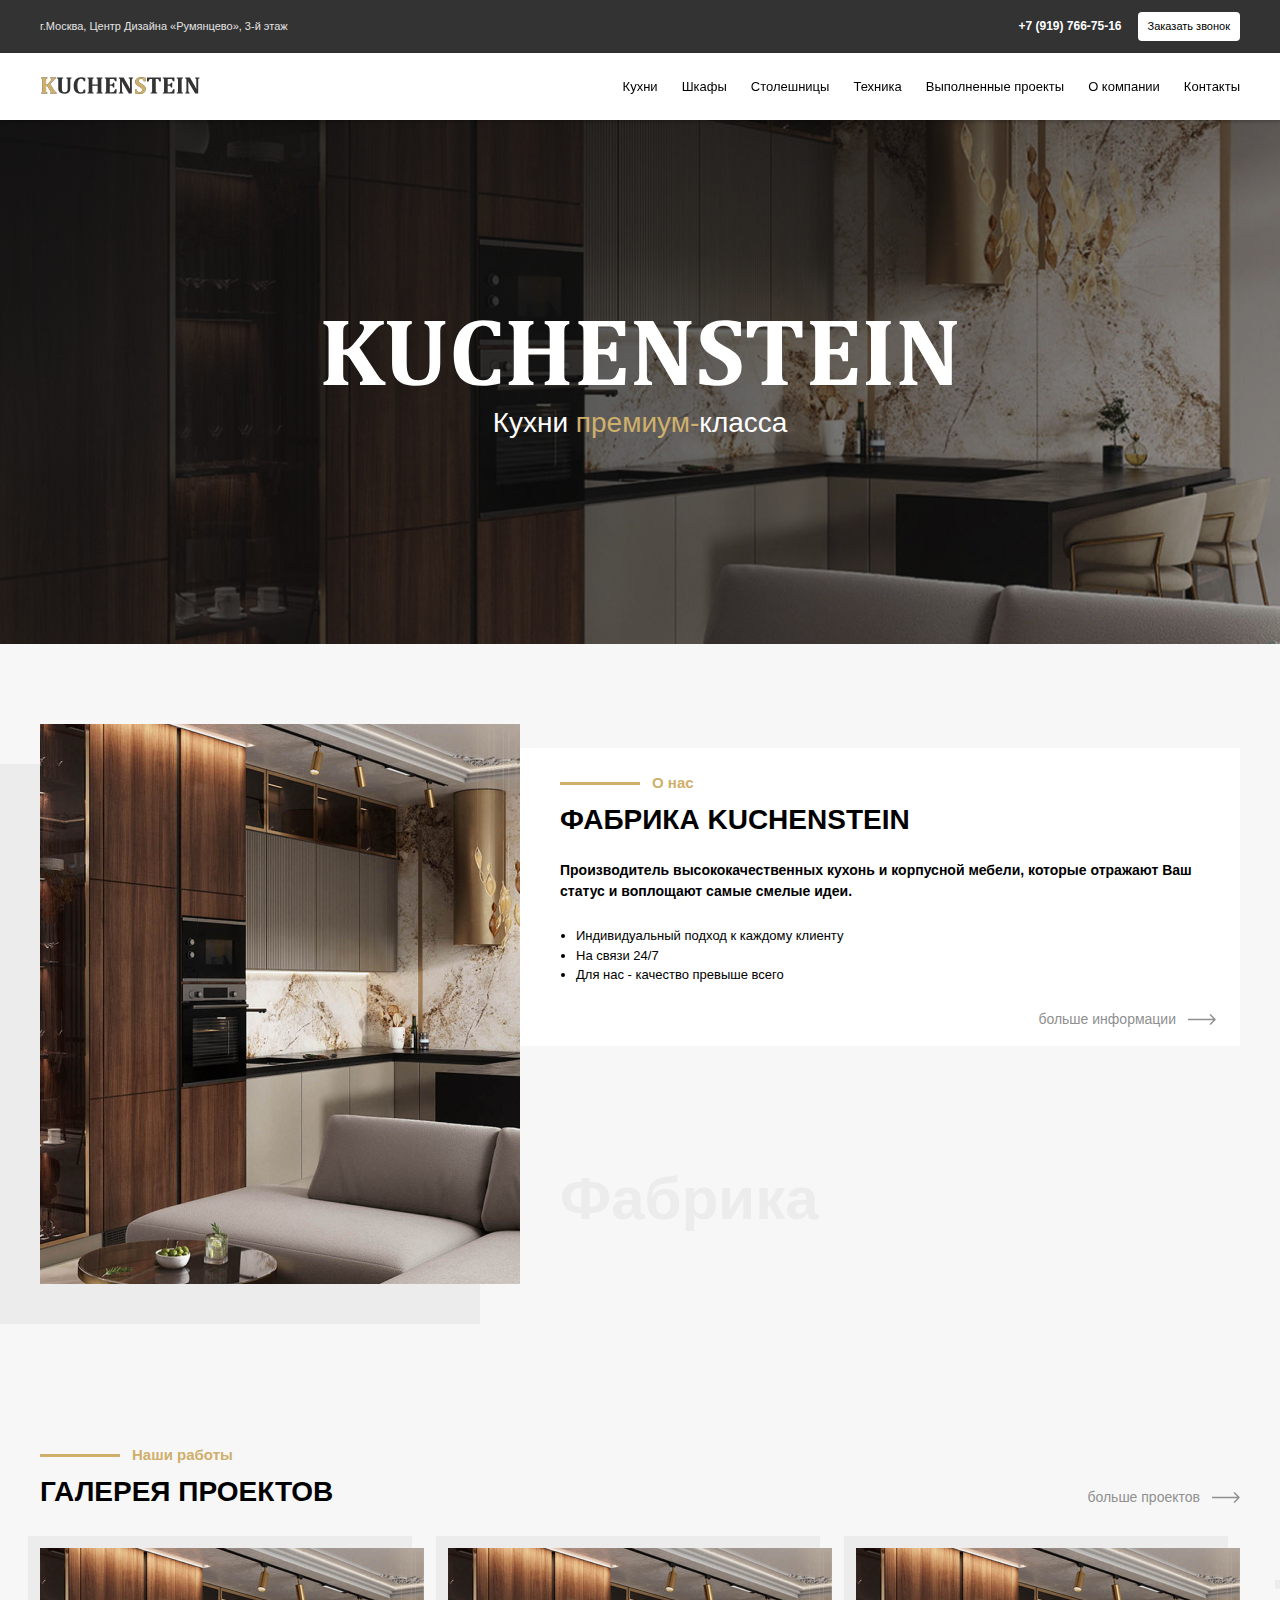
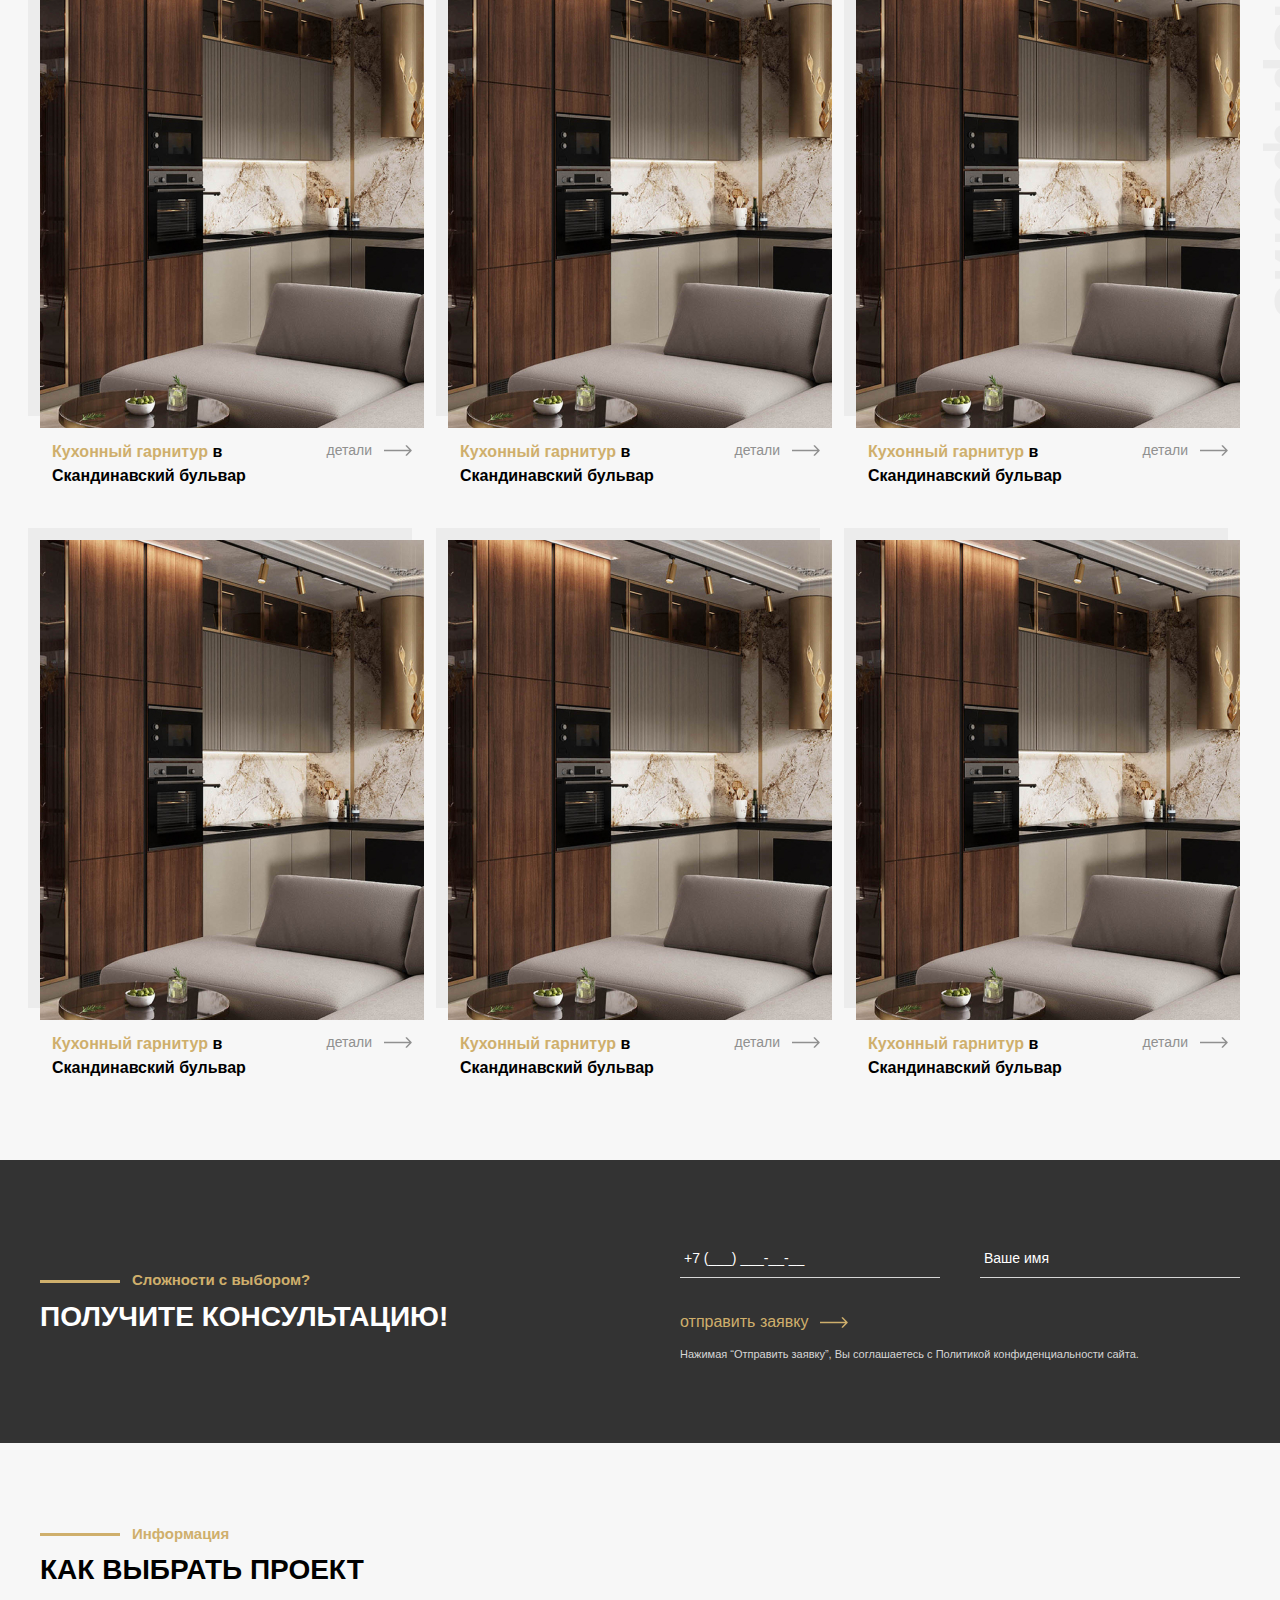
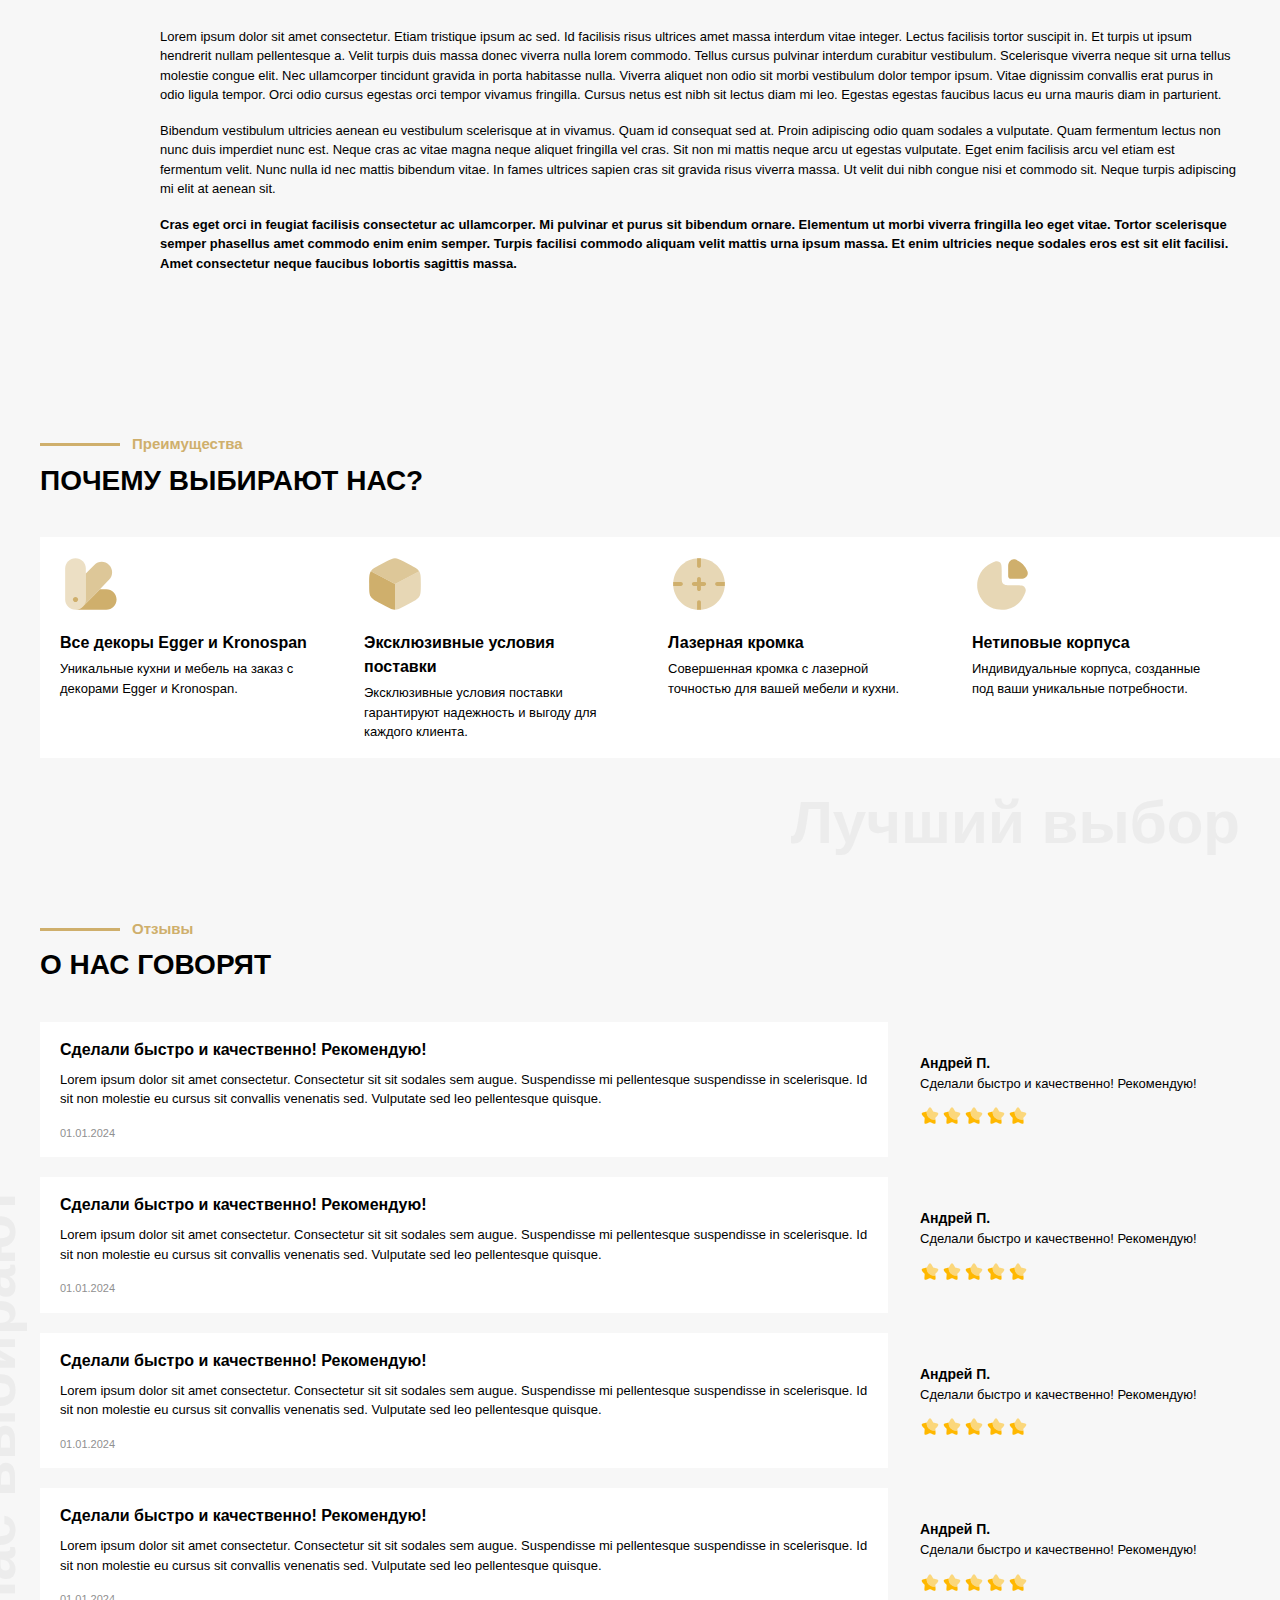
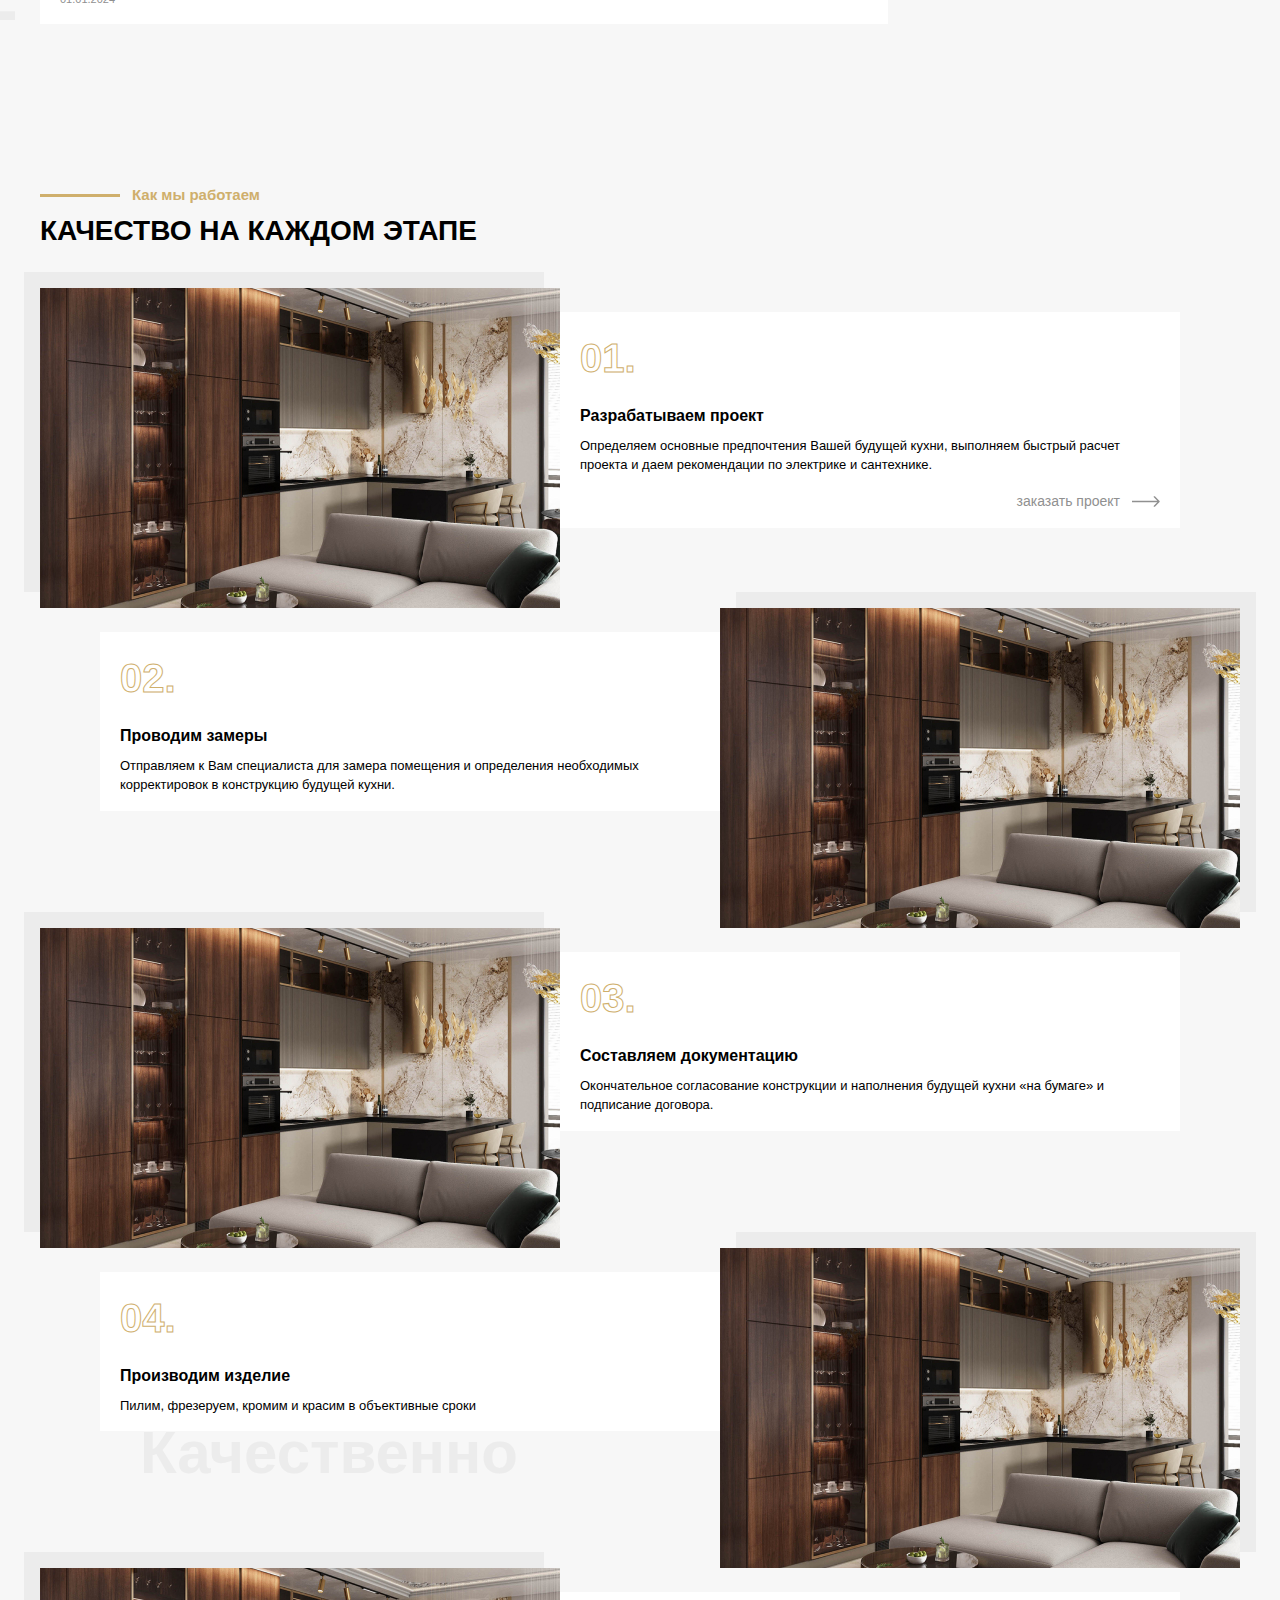
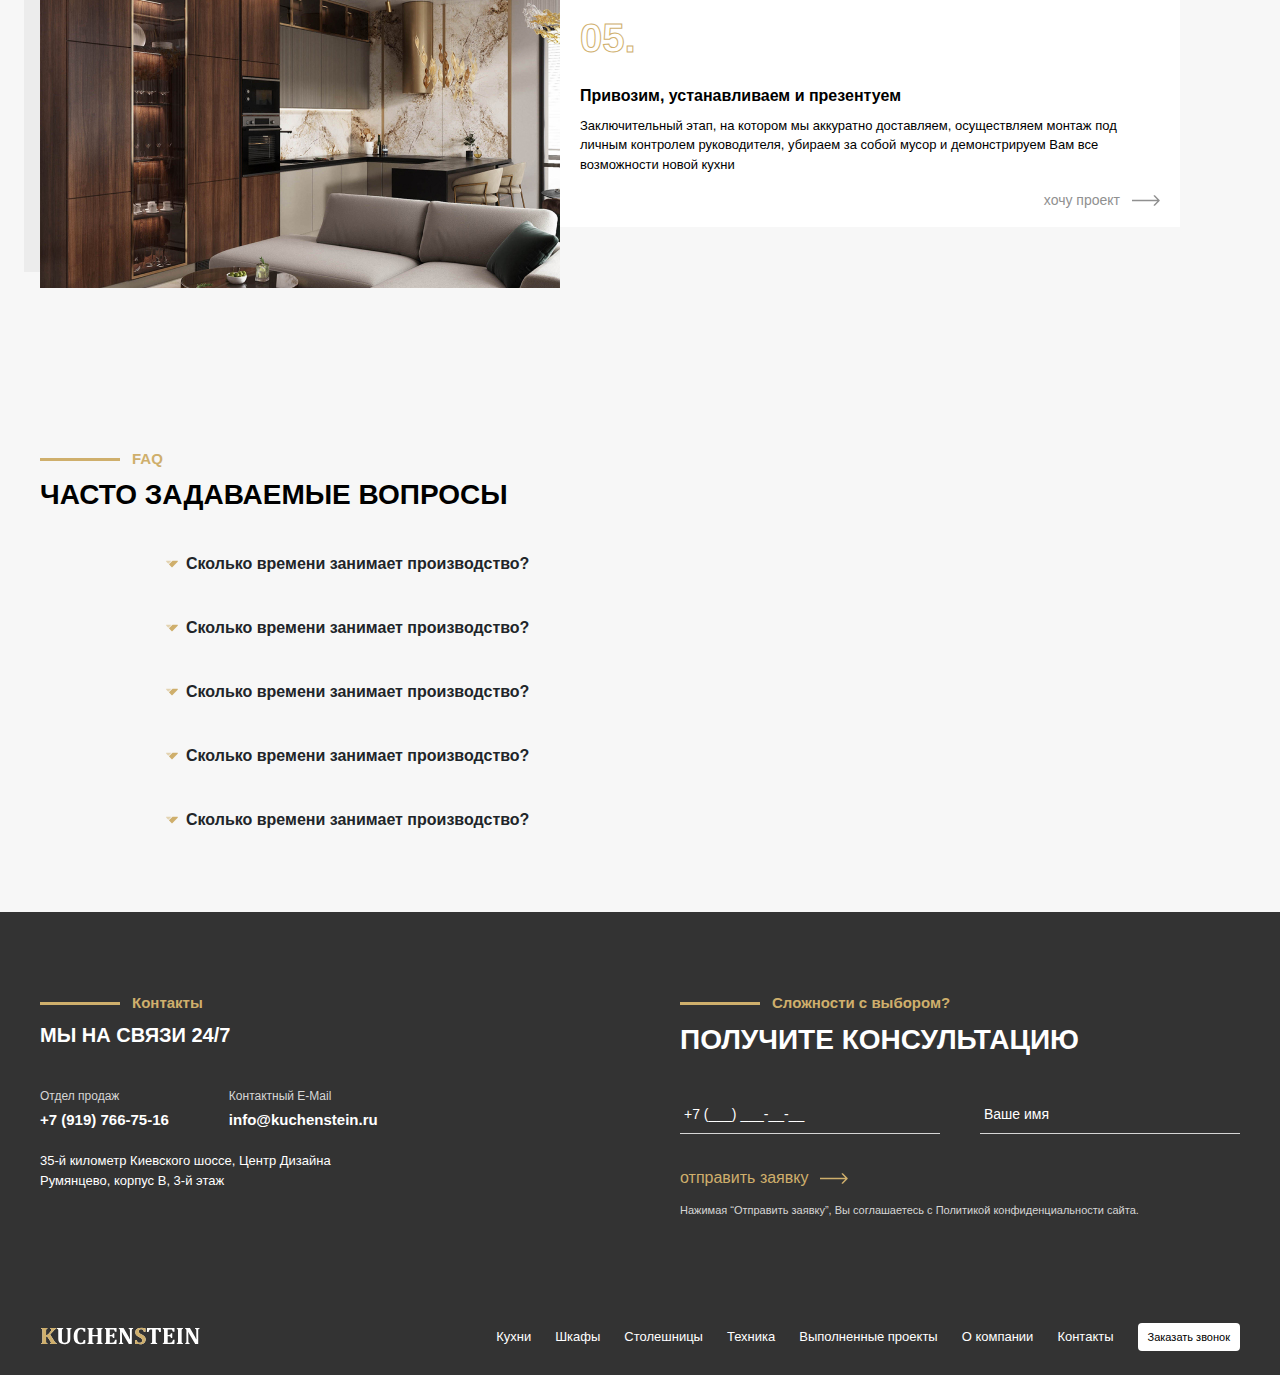
==== index.html @ 9d4b0321 "First layout ready version" ====
<!DOCTYPE html>
<html lang="ru">
<head>

		<!-- Encoding -->
		<meta charset="UTF-8">

		<!-- Language -->
		<meta http-equiv="content-language" content="ru"/>

		<!-- Author -->
		<meta name="author" content="Ruslan Feduleyev">

		<!-- Viewport -->
		<meta name="viewport" content="width=device-width, initial-scale=1.0">

		<!-- Title/Description -->
		<title>Kuchenstein</title>
		<meta name="description" content="Кухни премиум-класса"/>

		<!-- Bootstrap CDN -->
		<link href="https://cdn.jsdelivr.net/npm/bootstrap@5.3.3/dist/css/bootstrap.min.css" rel="stylesheet"
					integrity="sha384-QWTKZyjpPEjISv5WaRU9OFeRpok6YctnYmDr5pNlyT2bRjXh0JMhjY6hW+ALEwIH" crossorigin="anonymous">

		<!-- normalize.css -->
		<link rel="stylesheet" href="assets/css/normalize.css">

		<!-- Global CSS file -->
		<link rel="stylesheet" href="assets/css/style.css">

</head>
<body>

<!-- components/upperHeader -->
<div class="upperHeaderWrapper">
		<div class="container">
				<div class="upperHeader">
						<div class="upperHeader__text">
								г.Москва, Центр Дизайна «Румянцево», 3-й этаж
						</div>

						<div class="upperHeader__info">
								<a href="tel:+7 (919) 766-75-16" class="link link--white upperHeader__info-mobileLink">
										+7 (919) 766-75-16
								</a>
								<button class="button button--white upperHeader__info-requestBtn"
												data-button-event="callModal">
										Заказать звонок
								</button>
						</div>
				</div>
		</div>
</div>

<!-- components/header -->
<header class="headerWrapper">
		<div class="container">
				<div class="header">

						<img src="components/header/img/logo.svg"
								 alt="kuchenstein"
								 class="header__logo">

						<!-- nav -->
						<nav class="header__nav">
								<a href="#" class="link header__nav-link">Кухни</a>
								<a href="#" class="link header__nav-link">Шкафы</a>
								<a href="#" class="link header__nav-link">Столешницы</a>
								<a href="#" class="link header__nav-link">Техника</a>
								<a href="#" class="link header__nav-link">Выполненные проекты</a>
								<a href="#" class="link header__nav-link">О компании</a>
								<a href="#" class="link header__nav-link">Контакты</a>
						</nav>

						<button class="header__burgerIconWrapper">
								<img src="ui/burgerMenu/img/dots.svg"
										 alt="burger menu"
										 class="header__burgerIconWrapper__icon"
										 data-burger-icon="open">
								<img src="ui/burgerMenu/img/close.svg"
										 alt="burger menu"
										 class="header__burgerIconWrapper__icon d-none"
										 data-burger-icon="close">
						</button>
				</div>
		</div>

		<!-- ui/burgerMenu -->
		<div class="burgerMenuBg hidden"></div>
		<div class="headerWrapper__burgerMenu burgerMenu hidden">
				<nav class="burgerMenu__nav">
						<a href="#" class="link burgerMenu__nav-link">Кухни</a>
						<a href="#" class="link burgerMenu__nav-link">Шкафы</a>
						<a href="#" class="link burgerMenu__nav-link">Столешницы</a>
						<a href="#" class="link burgerMenu__nav-link">Техника</a>
						<a href="#" class="link burgerMenu__nav-link">Выполненные проекты</a>
						<a href="#" class="link burgerMenu__nav-link">О компании</a>
						<a href="#" class="link burgerMenu__nav-link">Контакты</a>
				</nav>

				<div class="burgerMenu__contacts">
						<a href="tel:+7 (919) 766-75-16" class="link burgerMenu__contacts__phone">+7 (919) 766-75-16</a>
						<div class="burgerMenu__contacts__address">
								г.Москва, Центр Дизайна «Румянцево», 3-й этаж
						</div>

				</div>

		</div>
</header>

<main>

		<!-- components/intro -->
		<section class="intro">
				<div class="container">
						<div class="intro__content">
								<h1 class="intro__content-h1">
										<img src="components/intro/img/title.svg"
												 alt="kuchenstein__title"
												 class="intro__content-h1-img">
								</h1>

								<div class="intro__content--text">
										Кухни <span class="goldText">премиум-</span>класса
								</div>
						</div>
				</div>
		</section>

		<!-- components/aboutUs -->
		<section class="aboutUsWrapper">
				<div class="container">

						<div class="aboutUs">

								<!-- image section -->
								<div class="aboutUs__imgSection">
										<img src="components/aboutUs/img/1.jpg"
												 alt="aboutUs"
												 class="aboutUs__imgSection-img">
								</div>

								<!-- content section -->
								<div class="aboutUs__contentSection">

										<div class="absoluteText aboutUs__contentSection-absoluteText">
												Фабрика
										</div>

										<!-- ui/sectionTitle -->
										<div class="sectionTitle aboutUs__contentSection-titleSection">
												<div class="sectionTitle__main">
														<div class="sectionTitle__main-suptitle">
																О нас
														</div>
														<h2 class="sectionTitle__main-title">
																Фабрика Kuchenstein
														</h2>
												</div>
										</div>

										<p class="aboutUs__contentSection-text">
												Производитель высококачественных кухонь и корпусной мебели, которые отражают Ваш статус и
												воплощают самые смелые идеи.
										</p>

										<ul class="aboutUs__contentSection-ul">
												<li class="aboutUs__contentSection-ul-li">Индивидуальный подход к каждому клиенту</li>
												<li class="aboutUs__contentSection-ul-li">На связи 24/7</li>
												<li class="aboutUs__contentSection-ul-li">Для нас - качество превыше всего</li>
										</ul>

										<!-- ui/linkArrow -->
										<a href="#" class="link linkArrow linkArrow--gray aboutUs__contentSection-link">
												<span class="linkArrow__text">
													больше информации
												</span>

												<span class="linkArrow__arrowWrapper">
														<svg class="linkArrow__arrowWrapper-svg" width="37" height="13" viewBox="0 0 37 13"
																 fill="none"
																 xmlns="http://www.w3.org/2000/svg">
																	<path d="M36.5303 7.03033C36.8232 6.73744 36.8232 6.26256 36.5303 5.96967L31.7574 1.1967C31.4645 0.903806 30.9896 0.903806 30.6967 1.1967C30.4038 1.48959 30.4038 1.96447 30.6967 2.25736L34.9393 6.5L30.6967 10.7426C30.4038 11.0355 30.4038 11.5104 30.6967 11.8033C30.9896 12.0962 31.4645 12.0962 31.7574 11.8033L36.5303 7.03033ZM0 7.25H36V5.75H0V7.25Z"
																				fill="#333333"/>
														</svg>
												</span>
										</a>
								</div>

						</div>

				</div>
		</section>

		<!-- components/works -->
		<section class="worksWrapper">
				<div class="container">
						<div class="works">

								<!-- absolute text -->
								<div class="absoluteText works__absoluteText">
										Портфолио
								</div>

								<!-- ui/sectionTitle -->
								<div class="sectionTitle sectionTitle--marginBottom works__title">
										<div class="sectionTitle__main">
												<div class="sectionTitle__main-suptitle">
														Наши работы
												</div>
												<h2 class="sectionTitle__main-title">
														Галерея проектов
												</h2>
										</div>

										<!-- ui/linkArrow -->
										<a href="#" class="link linkArrow linkArrow--gray aboutUs__contentSection-link">
												<span class="linkArrow__text">
													больше проектов
												</span>

												<span class="linkArrow__arrowWrapper">
														<svg class="linkArrow__arrowWrapper-svg" width="37" height="13" viewBox="0 0 37 13"
																 fill="none"
																 xmlns="http://www.w3.org/2000/svg">
																	<path d="M36.5303 7.03033C36.8232 6.73744 36.8232 6.26256 36.5303 5.96967L31.7574 1.1967C31.4645 0.903806 30.9896 0.903806 30.6967 1.1967C30.4038 1.48959 30.4038 1.96447 30.6967 2.25736L34.9393 6.5L30.6967 10.7426C30.4038 11.0355 30.4038 11.5104 30.6967 11.8033C30.9896 12.0962 31.4645 12.0962 31.7574 11.8033L36.5303 7.03033ZM0 7.25H36V5.75H0V7.25Z"
																				fill="#333333"/>
														</svg>
												</span>
										</a>
								</div>

								<!-- ui/catalogGrid -->
								<div class="works__grid catalogGrid">

										<!-- ui/carditem -->
										<div class="carditem works__grid-card">

												<!-- ui/imgWrapper -->
												<div class="imgWrapper works__grid-card-imgWrapper">
														<img src="assets/images/project.jpg"
																 alt="project"
																 class="carditem__img">
												</div>

												<div class="carditem__info">
														<div class="carditem__info-text">
																<span class="goldText">Кухонный гарнитур </span>в Скандинавский бульвар
														</div>

														<!-- ui/linkArrow -->
														<a href="#" class="link linkArrow linkArrow--gray carditem__info-link">
															<span class="linkArrow__text">
																детали
															</span>

																<span class="linkArrow__arrowWrapper">
																	<svg class="linkArrow__arrowWrapper-svg" width="37" height="13" viewBox="0 0 37 13"
																			 fill="none"
																			 xmlns="http://www.w3.org/2000/svg">
																	<path d="M36.5303 7.03033C36.8232 6.73744 36.8232 6.26256 36.5303 5.96967L31.7574 1.1967C31.4645 0.903806 30.9896 0.903806 30.6967 1.1967C30.4038 1.48959 30.4038 1.96447 30.6967 2.25736L34.9393 6.5L30.6967 10.7426C30.4038 11.0355 30.4038 11.5104 30.6967 11.8033C30.9896 12.0962 31.4645 12.0962 31.7574 11.8033L36.5303 7.03033ZM0 7.25H36V5.75H0V7.25Z"
																				fill="#333333"/>
																	</svg>
																</span>
														</a>
												</div>
										</div>

										<!-- ui/carditem -->
										<div class="carditem works__grid-card">

												<!-- ui/imgWrapper -->
												<div class="imgWrapper works__grid-card-imgWrapper">
														<img src="assets/images/project.jpg"
																 alt="project"
																 class="carditem__img">
												</div>

												<div class="carditem__info">
														<div class="carditem__info-text">
																<span class="goldText">Кухонный гарнитур </span>в Скандинавский бульвар
														</div>

														<!-- ui/linkArrow -->
														<a href="#" class="link linkArrow linkArrow--gray carditem__info-link">
															<span class="linkArrow__text">
																детали
															</span>

																<span class="linkArrow__arrowWrapper">
																	<svg class="linkArrow__arrowWrapper-svg" width="37" height="13" viewBox="0 0 37 13"
																			 fill="none"
																			 xmlns="http://www.w3.org/2000/svg">
																	<path d="M36.5303 7.03033C36.8232 6.73744 36.8232 6.26256 36.5303 5.96967L31.7574 1.1967C31.4645 0.903806 30.9896 0.903806 30.6967 1.1967C30.4038 1.48959 30.4038 1.96447 30.6967 2.25736L34.9393 6.5L30.6967 10.7426C30.4038 11.0355 30.4038 11.5104 30.6967 11.8033C30.9896 12.0962 31.4645 12.0962 31.7574 11.8033L36.5303 7.03033ZM0 7.25H36V5.75H0V7.25Z"
																				fill="#333333"/>
																	</svg>
																</span>
														</a>
												</div>
										</div>

										<!-- ui/carditem -->
										<div class="carditem works__grid-card">

												<!-- ui/imgWrapper -->
												<div class="imgWrapper works__grid-card-imgWrapper">
														<img src="assets/images/project.jpg"
																 alt="project"
																 class="carditem__img">
												</div>

												<div class="carditem__info">
														<div class="carditem__info-text">
																<span class="goldText">Кухонный гарнитур </span>в Скандинавский бульвар
														</div>

														<!-- ui/linkArrow -->
														<a href="#" class="link linkArrow linkArrow--gray carditem__info-link">
															<span class="linkArrow__text">
																детали
															</span>

																<span class="linkArrow__arrowWrapper">
																	<svg class="linkArrow__arrowWrapper-svg" width="37" height="13" viewBox="0 0 37 13"
																			 fill="none"
																			 xmlns="http://www.w3.org/2000/svg">
																	<path d="M36.5303 7.03033C36.8232 6.73744 36.8232 6.26256 36.5303 5.96967L31.7574 1.1967C31.4645 0.903806 30.9896 0.903806 30.6967 1.1967C30.4038 1.48959 30.4038 1.96447 30.6967 2.25736L34.9393 6.5L30.6967 10.7426C30.4038 11.0355 30.4038 11.5104 30.6967 11.8033C30.9896 12.0962 31.4645 12.0962 31.7574 11.8033L36.5303 7.03033ZM0 7.25H36V5.75H0V7.25Z"
																				fill="#333333"/>
																	</svg>
																</span>
														</a>
												</div>
										</div>

										<!-- ui/carditem -->
										<div class="carditem works__grid-card">

												<!-- ui/imgWrapper -->
												<div class="imgWrapper works__grid-card-imgWrapper">
														<img src="assets/images/project.jpg"
																 alt="project"
																 class="carditem__img">
												</div>

												<div class="carditem__info">
														<div class="carditem__info-text">
																<span class="goldText">Кухонный гарнитур </span>в Скандинавский бульвар
														</div>

														<!-- ui/linkArrow -->
														<a href="#" class="link linkArrow linkArrow--gray carditem__info-link">
															<span class="linkArrow__text">
																детали
															</span>

																<span class="linkArrow__arrowWrapper">
																	<svg class="linkArrow__arrowWrapper-svg" width="37" height="13" viewBox="0 0 37 13"
																			 fill="none"
																			 xmlns="http://www.w3.org/2000/svg">
																	<path d="M36.5303 7.03033C36.8232 6.73744 36.8232 6.26256 36.5303 5.96967L31.7574 1.1967C31.4645 0.903806 30.9896 0.903806 30.6967 1.1967C30.4038 1.48959 30.4038 1.96447 30.6967 2.25736L34.9393 6.5L30.6967 10.7426C30.4038 11.0355 30.4038 11.5104 30.6967 11.8033C30.9896 12.0962 31.4645 12.0962 31.7574 11.8033L36.5303 7.03033ZM0 7.25H36V5.75H0V7.25Z"
																				fill="#333333"/>
																	</svg>
																</span>
														</a>
												</div>
										</div>

										<!-- ui/carditem -->
										<div class="carditem works__grid-card">

												<!-- ui/imgWrapper -->
												<div class="imgWrapper works__grid-card-imgWrapper">
														<img src="assets/images/project.jpg"
																 alt="project"
																 class="carditem__img">
												</div>

												<div class="carditem__info">
														<div class="carditem__info-text">
																<span class="goldText">Кухонный гарнитур </span>в Скандинавский бульвар
														</div>

														<!-- ui/linkArrow -->
														<a href="#" class="link linkArrow linkArrow--gray carditem__info-link">
															<span class="linkArrow__text">
																детали
															</span>

																<span class="linkArrow__arrowWrapper">
																	<svg class="linkArrow__arrowWrapper-svg" width="37" height="13" viewBox="0 0 37 13"
																			 fill="none"
																			 xmlns="http://www.w3.org/2000/svg">
																	<path d="M36.5303 7.03033C36.8232 6.73744 36.8232 6.26256 36.5303 5.96967L31.7574 1.1967C31.4645 0.903806 30.9896 0.903806 30.6967 1.1967C30.4038 1.48959 30.4038 1.96447 30.6967 2.25736L34.9393 6.5L30.6967 10.7426C30.4038 11.0355 30.4038 11.5104 30.6967 11.8033C30.9896 12.0962 31.4645 12.0962 31.7574 11.8033L36.5303 7.03033ZM0 7.25H36V5.75H0V7.25Z"
																				fill="#333333"/>
																	</svg>
																</span>
														</a>
												</div>
										</div>

										<!-- ui/carditem -->
										<div class="carditem works__grid-card">

												<!-- ui/imgWrapper -->
												<div class="imgWrapper works__grid-card-imgWrapper">
														<img src="assets/images/project.jpg"
																 alt="project"
																 class="carditem__img">
												</div>

												<div class="carditem__info">
														<div class="carditem__info-text">
																<span class="goldText">Кухонный гарнитур </span>в Скандинавский бульвар
														</div>

														<!-- ui/linkArrow -->
														<a href="#" class="link linkArrow linkArrow--gray carditem__info-link">
															<span class="linkArrow__text">
																детали
															</span>

																<span class="linkArrow__arrowWrapper">
																	<svg class="linkArrow__arrowWrapper-svg" width="37" height="13" viewBox="0 0 37 13"
																			 fill="none"
																			 xmlns="http://www.w3.org/2000/svg">
																	<path d="M36.5303 7.03033C36.8232 6.73744 36.8232 6.26256 36.5303 5.96967L31.7574 1.1967C31.4645 0.903806 30.9896 0.903806 30.6967 1.1967C30.4038 1.48959 30.4038 1.96447 30.6967 2.25736L34.9393 6.5L30.6967 10.7426C30.4038 11.0355 30.4038 11.5104 30.6967 11.8033C30.9896 12.0962 31.4645 12.0962 31.7574 11.8033L36.5303 7.03033ZM0 7.25H36V5.75H0V7.25Z"
																				fill="#333333"/>
																	</svg>
																</span>
														</a>
												</div>
										</div>
								</div>
						</div>
				</div>
		</section>

		<!-- components/feedback -->
		<section class="feedbackWrapper">
				<div class="container">
						<div class="feedback">

								<!-- ui/sectionTitle -->
								<div class="sectionTitle feedback__title">
										<div class="sectionTitle__main">
												<div class="sectionTitle__main-suptitle">
														Сложности с выбором?
												</div>
												<h2 class="sectionTitle__main-title">
														Получите консультацию!
												</h2>
										</div>
								</div>

								<!-- ui/form -->
								<form action="#" class="form feedback__form" name="form--feedback">

										<div class="form__inputSection">
												<!-- phone number -->
												<input type="text"
															 class="form__inputSection-input"
															 placeholder="+7 (___) ___-__-__"
															 data-input-type="phone">

												<!-- name -->
												<input type="text"
															 class="form__inputSection-input"
															 placeholder="Ваше имя">
										</div>

										<div class="form__submitSection">
												<button type="submit" class="button form__submitSection-btn">
														<!-- ui/linkArrow -->
														<a class="link linkArrow linkArrow--gold form__submitSection-btn-link">
															<span class="linkArrow__text">
																отправить заявку
															</span>

																<span class="linkArrow__arrowWrapper">
																	<svg class="linkArrow__arrowWrapper-svg" width="37" height="13" viewBox="0 0 37 13"
																			 fill="none"
																			 xmlns="http://www.w3.org/2000/svg">
																	<path d="M36.5303 7.03033C36.8232 6.73744 36.8232 6.26256 36.5303 5.96967L31.7574 1.1967C31.4645 0.903806 30.9896 0.903806 30.6967 1.1967C30.4038 1.48959 30.4038 1.96447 30.6967 2.25736L34.9393 6.5L30.6967 10.7426C30.4038 11.0355 30.4038 11.5104 30.6967 11.8033C30.9896 12.0962 31.4645 12.0962 31.7574 11.8033L36.5303 7.03033ZM0 7.25H36V5.75H0V7.25Z"
																				fill="#333333"/>
																	</svg>
																</span>
														</a>
												</button>

												<div class="form__submitSection-text">
														Нажимая “Отправить заявку”, Вы соглашаетесь с <a href="#">Политикой конфиденциальности</a>
														сайта.
												</div>
										</div>
								</form>
						</div>
				</div>
		</section>

		<!-- components/howTo -->
		<section class="howToWrapper">
				<div class="container">
						<div class="howTo">

								<!-- ui/sectionTitle -->
								<div class="sectionTitle sectionTitle--marginBottom howTo__title">
										<div class="sectionTitle__main">
												<div class="sectionTitle__main-suptitle">
														Информация
												</div>
												<h2 class="sectionTitle__main-title">
														Как выбрать проект
												</h2>
										</div>
								</div>

								<div class="howTo__text">
										<p class="howTo__text-p">
												Lorem ipsum dolor sit amet consectetur. Etiam tristique ipsum ac sed. Id facilisis risus
												ultrices amet massa interdum vitae integer. Lectus facilisis tortor suscipit in. Et turpis ut
												ipsum hendrerit nullam pellentesque a. Velit turpis duis massa donec viverra nulla lorem
												commodo. Tellus cursus pulvinar interdum curabitur vestibulum. Scelerisque viverra neque sit
												urna tellus molestie congue elit. Nec ullamcorper tincidunt gravida in porta habitasse nulla.
												Viverra aliquet non odio sit morbi vestibulum dolor tempor ipsum. Vitae dignissim convallis erat
												purus in odio ligula tempor. Orci odio cursus egestas orci tempor vivamus fringilla. Cursus
												netus est nibh sit lectus diam mi leo. Egestas egestas faucibus lacus eu urna mauris diam in
												parturient.
										</p>

										<p class="howTo__text-p">
												Bibendum vestibulum ultricies aenean eu vestibulum scelerisque at in vivamus. Quam id consequat
												sed at. Proin adipiscing odio quam sodales a vulputate. Quam fermentum lectus non nunc duis
												imperdiet nunc est. Neque cras ac vitae magna neque aliquet fringilla vel cras. Sit non mi
												mattis neque arcu ut egestas vulputate. Eget enim facilisis arcu vel etiam est fermentum velit.
												Nunc nulla id nec mattis bibendum vitae. In fames ultrices sapien cras sit gravida risus viverra
												massa. Ut velit dui nibh congue nisi et commodo sit. Neque turpis adipiscing mi elit at aenean
												sit.
										</p>

										<p class="howTo__text-p bold">
												Cras eget orci in feugiat facilisis consectetur ac ullamcorper. Mi pulvinar et purus sit
												bibendum ornare. Elementum ut morbi viverra fringilla leo eget vitae. Tortor scelerisque
												semper phasellus amet commodo enim enim semper. Turpis facilisi commodo aliquam velit mattis
												urna ipsum massa. Et enim ultricies neque sodales eros est sit elit facilisi. Amet
												consectetur neque faucibus lobortis sagittis massa.
										</p>
								</div>

						</div>
				</div>
		</section>

		<!-- components/benefits -->
		<section class="benefitsWrapper">
				<div class="container">
						<div class="benefits">

								<!-- absoluteText -->
								<div class="absoluteText benefits__absoluteText">
										Лучший выбор
								</div>

								<!-- ui/sectionTitle -->
								<div class="sectionTitle sectionTitle--marginBottom benefits__title">
										<div class="sectionTitle__main">
												<div class="sectionTitle__main-suptitle">
														Преимущества
												</div>
												<h2 class="sectionTitle__main-title">
														Почему выбирают нас?
												</h2>
										</div>
								</div>

								<!-- content -->
								<div class="benefits__content">
										<!-- item -->
										<div class="benefits__content-item">
												<img src="components/benefits/img/1.svg"
														 alt="benefit"
														 class="benefits__content-item-img">

												<div class="benefits__content-item-info">
														<div class="benefits__content-item-info-title">
																Все декоры Egger и Kronospan
														</div>
														<div class="benefits__content-item-info-text">
																Уникальные кухни и мебель на заказ с декорами Egger и Kronospan.
														</div>
												</div>
										</div>

										<!-- item -->
										<div class="benefits__content-item">
												<img src="components/benefits/img/2.svg"
														 alt="benefit"
														 class="benefits__content-item-img">

												<div class="benefits__content-item-info">
														<div class="benefits__content-item-info-title">
																Эксклюзивные условия поставки
														</div>
														<div class="benefits__content-item-info-text">
																Эксклюзивные условия поставки гарантируют надежность и выгоду для каждого клиента.
														</div>
												</div>
										</div>

										<!-- item -->
										<div class="benefits__content-item">
												<img src="components/benefits/img/3.svg"
														 alt="benefit"
														 class="benefits__content-item-img">

												<div class="benefits__content-item-info">
														<div class="benefits__content-item-info-title">
																Лазерная кромка
														</div>
														<div class="benefits__content-item-info-text">
																Совершенная кромка с лазерной точностью для вашей мебели и кухни.
														</div>
												</div>
										</div>

										<!-- item -->
										<div class="benefits__content-item">
												<img src="components/benefits/img/4.svg"
														 alt="benefit"
														 class="benefits__content-item-img">

												<div class="benefits__content-item-info">
														<div class="benefits__content-item-info-title">
																Нетиповые корпуса
														</div>
														<div class="benefits__content-item-info-text">
																Индивидуальные корпуса, созданные под ваши уникальные потребности.
														</div>
												</div>
										</div>

								</div>

						</div>
				</div>
		</section>

		<!-- components/reviews -->
		<section class="reviewsWrapper">
				<div class="container">
						<div class="reviews">

								<!-- absoluteText -->
								<div class="reviews__absoluteText absoluteText">
										Нас выбирают
								</div>

								<!-- ui/sectionTitle -->
								<div class="sectionTitle sectionTitle--marginBottom reviews__title">
										<div class="sectionTitle__main">
												<div class="sectionTitle__main-suptitle">
														Отзывы
												</div>
												<h2 class="sectionTitle__main-title">
														О нас говорят
												</h2>
										</div>
								</div>

								<!-- content -->
								<div class="reviews__content">

										<!-- item -->
										<div class="reviews__content-item">
												<div class="reviews__content-item-info">
														<div class="reviews__content-item-info-title">
																Сделали быстро и качественно! Рекомендую!
														</div>
														<div class="reviews__content-item-info-text">
																Lorem ipsum dolor sit amet consectetur. Consectetur sit sit sodales sem augue.
																Suspendisse mi pellentesque suspendisse in scelerisque. Id sit non molestie eu cursus
																sit convallis venenatis sed. Vulputate sed leo pellentesque quisque.
														</div>
														<div class="reviews__content-item-info-date">
																01.01.2024
														</div>
												</div>

												<div class="reviews__content-item-author">
														<div class="reviews__content-item-author-name">
																Андрей П.
														</div>
														<div class="reviews__content-item-author-text">
																Сделали быстро и качественно! Рекомендую!
														</div>
														<div class="reviews__content-item-author-stars">
																<img src="components/reviews/img/star.svg"
																		 alt="star"
																		 class="reviews__content-item-author-stars-item">
																<img src="components/reviews/img/star.svg"
																		 alt="star"
																		 class="reviews__content-item-author-stars-item">
																<img src="components/reviews/img/star.svg"
																		 alt="star"
																		 class="reviews__content-item-author-stars-item">
																<img src="components/reviews/img/star.svg"
																		 alt="star"
																		 class="reviews__content-item-author-stars-item">
																<img src="components/reviews/img/star.svg"
																		 alt="star"
																		 class="reviews__content-item-author-stars-item">
														</div>
												</div>
										</div>

										<!-- item -->
										<div class="reviews__content-item">
												<div class="reviews__content-item-info">
														<div class="reviews__content-item-info-title">
																Сделали быстро и качественно! Рекомендую!
														</div>
														<div class="reviews__content-item-info-text">
																Lorem ipsum dolor sit amet consectetur. Consectetur sit sit sodales sem augue.
																Suspendisse mi pellentesque suspendisse in scelerisque. Id sit non molestie eu cursus
																sit convallis venenatis sed. Vulputate sed leo pellentesque quisque.
														</div>
														<div class="reviews__content-item-info-date">
																01.01.2024
														</div>
												</div>

												<div class="reviews__content-item-author">
														<div class="reviews__content-item-author-name">
																Андрей П.
														</div>
														<div class="reviews__content-item-author-text">
																Сделали быстро и качественно! Рекомендую!
														</div>
														<div class="reviews__content-item-author-stars">
																<img src="components/reviews/img/star.svg"
																		 alt="star"
																		 class="reviews__content-item-author-stars-item">
																<img src="components/reviews/img/star.svg"
																		 alt="star"
																		 class="reviews__content-item-author-stars-item">
																<img src="components/reviews/img/star.svg"
																		 alt="star"
																		 class="reviews__content-item-author-stars-item">
																<img src="components/reviews/img/star.svg"
																		 alt="star"
																		 class="reviews__content-item-author-stars-item">
																<img src="components/reviews/img/star.svg"
																		 alt="star"
																		 class="reviews__content-item-author-stars-item">
														</div>
												</div>
										</div>

										<!-- item -->
										<div class="reviews__content-item">
												<div class="reviews__content-item-info">
														<div class="reviews__content-item-info-title">
																Сделали быстро и качественно! Рекомендую!
														</div>
														<div class="reviews__content-item-info-text">
																Lorem ipsum dolor sit amet consectetur. Consectetur sit sit sodales sem augue.
																Suspendisse mi pellentesque suspendisse in scelerisque. Id sit non molestie eu cursus
																sit convallis venenatis sed. Vulputate sed leo pellentesque quisque.
														</div>
														<div class="reviews__content-item-info-date">
																01.01.2024
														</div>
												</div>

												<div class="reviews__content-item-author">
														<div class="reviews__content-item-author-name">
																Андрей П.
														</div>
														<div class="reviews__content-item-author-text">
																Сделали быстро и качественно! Рекомендую!
														</div>
														<div class="reviews__content-item-author-stars">
																<img src="components/reviews/img/star.svg"
																		 alt="star"
																		 class="reviews__content-item-author-stars-item">
																<img src="components/reviews/img/star.svg"
																		 alt="star"
																		 class="reviews__content-item-author-stars-item">
																<img src="components/reviews/img/star.svg"
																		 alt="star"
																		 class="reviews__content-item-author-stars-item">
																<img src="components/reviews/img/star.svg"
																		 alt="star"
																		 class="reviews__content-item-author-stars-item">
																<img src="components/reviews/img/star.svg"
																		 alt="star"
																		 class="reviews__content-item-author-stars-item">
														</div>
												</div>
										</div>

										<!-- item -->
										<div class="reviews__content-item">
												<div class="reviews__content-item-info">
														<div class="reviews__content-item-info-title">
																Сделали быстро и качественно! Рекомендую!
														</div>
														<div class="reviews__content-item-info-text">
																Lorem ipsum dolor sit amet consectetur. Consectetur sit sit sodales sem augue.
																Suspendisse mi pellentesque suspendisse in scelerisque. Id sit non molestie eu cursus
																sit convallis venenatis sed. Vulputate sed leo pellentesque quisque.
														</div>
														<div class="reviews__content-item-info-date">
																01.01.2024
														</div>
												</div>

												<div class="reviews__content-item-author">
														<div class="reviews__content-item-author-name">
																Андрей П.
														</div>
														<div class="reviews__content-item-author-text">
																Сделали быстро и качественно! Рекомендую!
														</div>
														<div class="reviews__content-item-author-stars">
																<img src="components/reviews/img/star.svg"
																		 alt="star"
																		 class="reviews__content-item-author-stars-item">
																<img src="components/reviews/img/star.svg"
																		 alt="star"
																		 class="reviews__content-item-author-stars-item">
																<img src="components/reviews/img/star.svg"
																		 alt="star"
																		 class="reviews__content-item-author-stars-item">
																<img src="components/reviews/img/star.svg"
																		 alt="star"
																		 class="reviews__content-item-author-stars-item">
																<img src="components/reviews/img/star.svg"
																		 alt="star"
																		 class="reviews__content-item-author-stars-item">
														</div>
												</div>
										</div>
								</div>

						</div>
				</div>
		</section>

		<!-- components/steps -->
		<section class="stepsWrapper">
				<div class="container">
						<div class="steps">

								<!-- ui/sectionTitle -->
								<div class="sectionTitle sectionTitle--marginBottom steps__title">
										<div class="sectionTitle__main">
												<div class="sectionTitle__main-suptitle">
														Как мы работаем
												</div>
												<h2 class="sectionTitle__main-title">
														Качество на каждом этапе
												</h2>
										</div>
								</div>

								<!-- content -->
								<div class="steps__content">

										<!-- 1 item -->
										<div class="steps__content-item">
												<div class="imgWrapper steps__content-item-imgWrapper">
														<img src="components/steps/img/1.jpg"
																 alt="project"
																 class="steps__content-item-imgWrapper-img">
												</div>

												<div class="steps__content-item-info">
														<div class="steps__content-item-info-index">
																01.
														</div>

														<div class="steps__content-item-info-text">
																<div class="steps__content-item-info-text-title">
																		Разрабатываем проект
																</div>
																<div class="steps__content-item-info-text-description">
																		Определяем основные предпочтения Вашей будущей кухни, выполняем быстрый расчет
																		проекта и даем рекомендации по электрике и сантехнике.
																</div>
														</div>

														<!-- ui/linkArrow -->
														<a class="link linkArrow linkArrow--gray steps__content-item-info-linkArrow"
															 data-button-event="callModal">
																<span class="linkArrow__text">
																	заказать проект
																</span>

																<span class="linkArrow__arrowWrapper">
																	<svg class="linkArrow__arrowWrapper-svg" width="37" height="13" viewBox="0 0 37 13"
																			 fill="none"
																			 xmlns="http://www.w3.org/2000/svg">
																		<path d="M36.5303 7.03033C36.8232 6.73744 36.8232 6.26256 36.5303 5.96967L31.7574 1.1967C31.4645 0.903806 30.9896 0.903806 30.6967 1.1967C30.4038 1.48959 30.4038 1.96447 30.6967 2.25736L34.9393 6.5L30.6967 10.7426C30.4038 11.0355 30.4038 11.5104 30.6967 11.8033C30.9896 12.0962 31.4645 12.0962 31.7574 11.8033L36.5303 7.03033ZM0 7.25H36V5.75H0V7.25Z"
																					fill="#333333"/>
																	</svg>
												</span>
														</a>
												</div>
										</div>

										<!-- 2 item -->
										<div class="steps__content-item">
												<div class="imgWrapper steps__content-item-imgWrapper">
														<img src="components/steps/img/1.jpg"
																 alt="project"
																 class="steps__content-item-imgWrapper-img">
												</div>

												<div class="steps__content-item-info">
														<div class="steps__content-item-info-index">
																02.
														</div>

														<div class="steps__content-item-info-text">
																<div class="steps__content-item-info-text-title">
																		Проводим замеры
																</div>
																<div class="steps__content-item-info-text-description">
																		Отправляем к Вам специалиста для замера помещения и определения необходимых
																		корректировок в конструкцию будущей кухни.
																</div>
														</div>
												</div>
										</div>

										<!-- 3 item -->
										<div class="steps__content-item">
												<div class="imgWrapper steps__content-item-imgWrapper">
														<img src="components/steps/img/1.jpg"
																 alt="project"
																 class="steps__content-item-imgWrapper-img">
												</div>

												<div class="steps__content-item-info">
														<div class="steps__content-item-info-index">
																03.
														</div>

														<div class="steps__content-item-info-text">
																<div class="steps__content-item-info-text-title">
																		Составляем документацию
																</div>
																<div class="steps__content-item-info-text-description">
																		Окончательное согласование конструкции и наполнения будущей кухни «на бумаге» и
																		подписание договора.
																</div>
														</div>
												</div>
										</div>

										<!-- 4 item -->
										<div class="steps__content-item">

												<!-- absoluteText -->
												<div class="absoluteText steps__content-item-absoluteText">
														Качественно
												</div>

												<div class="imgWrapper steps__content-item-imgWrapper">
														<img src="components/steps/img/1.jpg"
																 alt="project"
																 class="steps__content-item-imgWrapper-img">
												</div>

												<div class="steps__content-item-info">
														<div class="steps__content-item-info-index">
																04.
														</div>

														<div class="steps__content-item-info-text">
																<div class="steps__content-item-info-text-title">
																		Производим изделие
																</div>
																<div class="steps__content-item-info-text-description">
																		Пилим, фрезеруем, кромим и красим в объективные сроки
																</div>
														</div>
												</div>
										</div>

										<!-- 5 item -->
										<div class="steps__content-item">
												<div class="imgWrapper steps__content-item-imgWrapper">
														<img src="components/steps/img/1.jpg"
																 alt="project"
																 class="steps__content-item-imgWrapper-img">
												</div>

												<div class="steps__content-item-info">
														<div class="steps__content-item-info-index">
																05.
														</div>

														<div class="steps__content-item-info-text">
																<div class="steps__content-item-info-text-title">
																		Привозим, устанавливаем и презентуем
																</div>
																<div class="steps__content-item-info-text-description">
																		Заключительный этап, на котором мы аккуратно доставляем, осуществляем монтаж под
																		личным контролем руководителя, убираем за собой мусор и демонстрируем Вам все
																		возможности новой кухни
																</div>
														</div>

														<!-- ui/linkArrow -->
														<a class="link linkArrow linkArrow--gray steps__content-item-info-linkArrow"
															 data-button-event="callModal">
																<span class="linkArrow__text">
																	хочу проект
																</span>

																<span class="linkArrow__arrowWrapper">
																	<svg class="linkArrow__arrowWrapper-svg" width="37" height="13" viewBox="0 0 37 13"
																			 fill="none"
																			 xmlns="http://www.w3.org/2000/svg">
																		<path d="M36.5303 7.03033C36.8232 6.73744 36.8232 6.26256 36.5303 5.96967L31.7574 1.1967C31.4645 0.903806 30.9896 0.903806 30.6967 1.1967C30.4038 1.48959 30.4038 1.96447 30.6967 2.25736L34.9393 6.5L30.6967 10.7426C30.4038 11.0355 30.4038 11.5104 30.6967 11.8033C30.9896 12.0962 31.4645 12.0962 31.7574 11.8033L36.5303 7.03033ZM0 7.25H36V5.75H0V7.25Z"
																					fill="#333333"/>
																	</svg>
												</span>
														</a>
												</div>
										</div>
								</div>

						</div>
				</div>
		</section>

		<!-- components/faq -->
		<section class="faqWrapper">
				<div class="container">
						<div class="faq">

								<!-- ui/sectionTitle -->
								<div class="sectionTitle sectionTitle--marginBottom faq__title">
										<div class="sectionTitle__main">
												<div class="sectionTitle__main-suptitle">
														FAQ
												</div>
												<h2 class="sectionTitle__main-title">
														Часто задаваемые вопросы
												</h2>
										</div>
								</div>

								<!-- accordion -->
								<div class="faq__accordion accordion accordion-flush" id="accordionFlushExample">
										<div class="accordion-item">
												<h2 class="accordion-header">
														<button class="accordion-button collapsed" type="button" data-bs-toggle="collapse"
																		data-bs-target="#flush-collapseOne" aria-expanded="false"
																		aria-controls="flush-collapseOne">
																Сколько времени занимает производство?
														</button>
												</h2>
												<div id="flush-collapseOne" class="accordion-collapse collapse"
														 data-bs-parent="#accordionFlushExample">
														<div class="accordion-body">
																Lorem ipsum dolor sit amet consectetur. Etiam tristique ipsum ac sed. Id facilisis risus
																ultrices amet massa interdum vitae integer. Lectus facilisis tortor suscipit in. Et
																turpis ut ipsum hendrerit nullam pellentesque a. Velit turpis duis massa donec viverra
																nulla lorem commodo. Tellus cursus pulvinar interdum curabitur vestibulum. Scelerisque
																viverra neque sit urna tellus molestie congue elit. Nec ullamcorper tincidunt gravida in
																porta habitasse nulla. Viverra aliquet non odio sit morbi vestibulum dolor tempor ipsum.
																Vitae dignissim convallis erat purus in odio ligula tempor. Orci odio cursus egestas
																orci tempor vivamus fringilla. Cursus netus est nibh sit lectus diam mi leo. Egestas
																egestas faucibus lacus eu urna mauris diam in parturient.
														</div>
												</div>
										</div>
										<div class="accordion-item">
												<h2 class="accordion-header">
														<button class="accordion-button collapsed" type="button" data-bs-toggle="collapse"
																		data-bs-target="#flush-collapseTwo" aria-expanded="false"
																		aria-controls="flush-collapseTwo">
																Сколько времени занимает производство?
														</button>
												</h2>
												<div id="flush-collapseTwo" class="accordion-collapse collapse"
														 data-bs-parent="#accordionFlushExample">
														<div class="accordion-body">
																Lorem ipsum dolor sit amet consectetur. Etiam tristique ipsum ac sed. Id facilisis risus
																ultrices amet massa interdum vitae integer. Lectus facilisis tortor suscipit in. Et
																turpis ut ipsum hendrerit nullam pellentesque a. Velit turpis duis massa donec viverra
																nulla lorem commodo. Tellus cursus pulvinar interdum curabitur vestibulum. Scelerisque
																viverra neque sit urna tellus molestie congue elit. Nec ullamcorper tincidunt gravida in
																porta habitasse nulla. Viverra aliquet non odio sit morbi vestibulum dolor tempor ipsum.
																Vitae dignissim convallis erat purus in odio ligula tempor. Orci odio cursus egestas
																orci tempor vivamus fringilla. Cursus netus est nibh sit lectus diam mi leo. Egestas
																egestas faucibus lacus eu urna mauris diam in parturient.
														</div>
												</div>
										</div>
										<div class="accordion-item">
												<h2 class="accordion-header">
														<button class="accordion-button collapsed" type="button" data-bs-toggle="collapse"
																		data-bs-target="#flush-collapseThree" aria-expanded="false"
																		aria-controls="flush-collapseThree">
																Сколько времени занимает производство?
														</button>
												</h2>
												<div id="flush-collapseThree" class="accordion-collapse collapse"
														 data-bs-parent="#accordionFlushExample">
														<div class="accordion-body">
																Lorem ipsum dolor sit amet consectetur. Etiam tristique ipsum ac sed. Id facilisis risus
																ultrices amet massa interdum vitae integer. Lectus facilisis tortor suscipit in. Et
																turpis ut ipsum hendrerit nullam pellentesque a. Velit turpis duis massa donec viverra
																nulla lorem commodo. Tellus cursus pulvinar interdum curabitur vestibulum. Scelerisque
																viverra neque sit urna tellus molestie congue elit. Nec ullamcorper tincidunt gravida in
																porta habitasse nulla. Viverra aliquet non odio sit morbi vestibulum dolor tempor ipsum.
																Vitae dignissim convallis erat purus in odio ligula tempor. Orci odio cursus egestas
																orci tempor vivamus fringilla. Cursus netus est nibh sit lectus diam mi leo. Egestas
																egestas faucibus lacus eu urna mauris diam in parturient.
														</div>
												</div>
										</div>
										<div class="accordion-item">
												<h2 class="accordion-header">
														<button class="accordion-button collapsed" type="button" data-bs-toggle="collapse"
																		data-bs-target="#flush-collapseFour" aria-expanded="false"
																		aria-controls="flush-collapseFour">
																Сколько времени занимает производство?
														</button>
												</h2>
												<div id="flush-collapseFour" class="accordion-collapse collapse"
														 data-bs-parent="#accordionFlushExample">
														<div class="accordion-body">
																Lorem ipsum dolor sit amet consectetur. Etiam tristique ipsum ac sed. Id facilisis risus
																ultrices amet massa interdum vitae integer. Lectus facilisis tortor suscipit in. Et
																turpis ut ipsum hendrerit nullam pellentesque a. Velit turpis duis massa donec viverra
																nulla lorem commodo. Tellus cursus pulvinar interdum curabitur vestibulum. Scelerisque
																viverra neque sit urna tellus molestie congue elit. Nec ullamcorper tincidunt gravida in
																porta habitasse nulla. Viverra aliquet non odio sit morbi vestibulum dolor tempor ipsum.
																Vitae dignissim convallis erat purus in odio ligula tempor. Orci odio cursus egestas
																orci tempor vivamus fringilla. Cursus netus est nibh sit lectus diam mi leo. Egestas
																egestas faucibus lacus eu urna mauris diam in parturient.
														</div>
												</div>
										</div>
										<div class="accordion-item">
												<h2 class="accordion-header">
														<button class="accordion-button collapsed" type="button" data-bs-toggle="collapse"
																		data-bs-target="#flush-collapseFive" aria-expanded="false"
																		aria-controls="flush-collapseFive">
																Сколько времени занимает производство?
														</button>
												</h2>
												<div id="flush-collapseFive" class="accordion-collapse collapse"
														 data-bs-parent="#accordionFlushExample">
														<div class="accordion-body">
																Lorem ipsum dolor sit amet consectetur. Etiam tristique ipsum ac sed. Id facilisis risus
																ultrices amet massa interdum vitae integer. Lectus facilisis tortor suscipit in. Et
																turpis ut ipsum hendrerit nullam pellentesque a. Velit turpis duis massa donec viverra
																nulla lorem commodo. Tellus cursus pulvinar interdum curabitur vestibulum. Scelerisque
																viverra neque sit urna tellus molestie congue elit. Nec ullamcorper tincidunt gravida in
																porta habitasse nulla. Viverra aliquet non odio sit morbi vestibulum dolor tempor ipsum.
																Vitae dignissim convallis erat purus in odio ligula tempor. Orci odio cursus egestas
																orci tempor vivamus fringilla. Cursus netus est nibh sit lectus diam mi leo. Egestas
																egestas faucibus lacus eu urna mauris diam in parturient.
														</div>
												</div>
										</div>
								</div>

						</div>
				</div>
		</section>

</main>

<footer class="footerWrapper">
		<div class="container">
				<div class="footer">

						<div class="footer__block footer__contacts">

								<!-- ui/sectionTitle -->
								<div class="sectionTitle sectionTitle--small sectionTitle--marginBottom footer__contacts-title footer__block-title">
										<div class="sectionTitle__main">
												<div class="sectionTitle__main-suptitle">
														Контакты
												</div>
												<h2 class="sectionTitle__main-title">
														Мы на связи 24/7
												</h2>
										</div>
								</div>

								<div class="footer__contacts-info">
										<div class="footer__contacts-info-block">
												<div class="footer__contacts-info-block-key">
														Отдел продаж
												</div>
												<a href="tel:+7 (919) 766-75-16" class="link link--white footer__contacts-info-block-value">
														+7 (919) 766-75-16
												</a>
										</div>

										<div class="footer__contacts-info-block">
												<div class="footer__contacts-info-block-key">
														Контактный E-Mail
												</div>
												<a href="mailto:info@kuchenstein.ru" class="link link--white footer__contacts-info-block-value">
														info@kuchenstein.ru
												</a>
										</div>
								</div>

								<div class="footer__contacts-text">
										35-й километр Киевского шоссе, Центр Дизайна Румянцево, корпус В, 3-й этаж
								</div>

						</div>


						<div class="footer__block footer__formSection">

								<!-- ui/sectionTitle -->
								<div class="sectionTitle sectionTitle--marginBottom footer__form-title footer__block-title">
										<div class="sectionTitle__main">
												<div class="sectionTitle__main-suptitle">
														Сложности с выбором?
												</div>
												<h2 class="sectionTitle__main-title">
														Получите консультацию
												</h2>
										</div>
								</div>

								<!-- ui/form -->
								<form action="#" class="form footer__formSection-form" name="form--footer">

										<div class="form__inputSection">
												<!-- phone number -->
												<input type="text"
															 class="form__inputSection-input"
															 placeholder="+7 (___) ___-__-__"
															 data-input-type="phone">

												<!-- name -->
												<input type="text"
															 class="form__inputSection-input"
															 placeholder="Ваше имя">
										</div>

										<div class="form__submitSection">
												<button type="submit" class="button form__submitSection-btn">
														<!-- ui/linkArrow -->
														<a class="link linkArrow linkArrow--gold form__submitSection-btn-link">
															<span class="linkArrow__text">
																отправить заявку
															</span>

																<span class="linkArrow__arrowWrapper">
																	<svg class="linkArrow__arrowWrapper-svg" width="37" height="13" viewBox="0 0 37 13"
																			 fill="none"
																			 xmlns="http://www.w3.org/2000/svg">
																	<path d="M36.5303 7.03033C36.8232 6.73744 36.8232 6.26256 36.5303 5.96967L31.7574 1.1967C31.4645 0.903806 30.9896 0.903806 30.6967 1.1967C30.4038 1.48959 30.4038 1.96447 30.6967 2.25736L34.9393 6.5L30.6967 10.7426C30.4038 11.0355 30.4038 11.5104 30.6967 11.8033C30.9896 12.0962 31.4645 12.0962 31.7574 11.8033L36.5303 7.03033ZM0 7.25H36V5.75H0V7.25Z"
																				fill="#333333"/>
																	</svg>
																</span>
														</a>
												</button>

												<div class="form__submitSection-text">
														Нажимая “Отправить заявку”, Вы соглашаетесь с <a href="#">Политикой конфиденциальности</a>
														сайта.
												</div>
										</div>
								</form>

						</div>
				</div>

				<div class="footerBottom">
						<img src="components/footer/img/logo.svg"
								 alt="kuchenstein_logo"
								 class="footerBottom__logo">

						<div class="footerBottom__info">
								<nav class="footerBottom__info-nav">
										<a href="#" class="link footerBottom__info-nav-link">Кухни</a>
										<a href="#" class="link footerBottom__info-nav-link">Шкафы</a>
										<a href="#" class="link footerBottom__info-nav-link">Столешницы</a>
										<a href="#" class="link footerBottom__info-nav-link">Техника</a>
										<a href="#" class="link footerBottom__info-nav-link">Выполненные проекты</a>
										<a href="#" class="link footerBottom__info-nav-link">О компании</a>
										<a href="#" class="link footerBottom__info-nav-link">Контакты</a>
								</nav>

								<button class="button button--white upperHeader__info-requestBtn"
												data-button-event="callModal">
										Заказать звонок
								</button>
						</div>
				</div>
		</div>
</footer>

<!-- components/callModal -->
<div class="callModalBg callModalBg--Hidden">
		<div class="callModal">
				<img src="components/callModal/img/closeIcon.svg"
						 alt="closeIcon"
						 class="callModal__closeIcon">

				<!-- ui/sectionTitle -->
				<div class="sectionTitle sectionTitle--small sectionTitle--marginBottom callModal__title">
						<div class="sectionTitle__main">
								<div class="sectionTitle__main-suptitle">
										Обратный звонок
								</div>
								<h2 class="sectionTitle__main-title">
										Оставьте заявку и мы вам перезвоним!
								</h2>
						</div>
				</div>

				<!-- ui/form -->
				<form action="#" class="form callModal__form" name="form--callModal">

						<div class="form__inputSection">
								<!-- phone number -->
								<input type="text"
											 class="form__inputSection-input"
											 placeholder="+7 (___) ___-__-__"
											 data-input-type="phone">

								<!-- name -->
								<input type="text"
											 class="form__inputSection-input"
											 placeholder="Ваше имя">
						</div>

						<div class="form__submitSection">
								<button type="submit" class="button form__submitSection-btn">
										<!-- ui/linkArrow -->
										<a class="link linkArrow linkArrow--gold form__submitSection-btn-link">
															<span class="linkArrow__text">
																отправить заявку
															</span>

												<span class="linkArrow__arrowWrapper">
																	<svg class="linkArrow__arrowWrapper-svg" width="37" height="13" viewBox="0 0 37 13"
																			 fill="none"
																			 xmlns="http://www.w3.org/2000/svg">
																	<path d="M36.5303 7.03033C36.8232 6.73744 36.8232 6.26256 36.5303 5.96967L31.7574 1.1967C31.4645 0.903806 30.9896 0.903806 30.6967 1.1967C30.4038 1.48959 30.4038 1.96447 30.6967 2.25736L34.9393 6.5L30.6967 10.7426C30.4038 11.0355 30.4038 11.5104 30.6967 11.8033C30.9896 12.0962 31.4645 12.0962 31.7574 11.8033L36.5303 7.03033ZM0 7.25H36V5.75H0V7.25Z"
																				fill="#333333"/>
																	</svg>
																</span>
										</a>
								</button>

								<div class="form__submitSection-text">
										Нажимая “Отправить заявку”, Вы соглашаетесь с <a href="#">Политикой конфиденциальности</a>
										сайта.
								</div>
						</div>
				</form>
		</div>
</div>

<!-- Bootstrap CDN -->
<script src="https://cdn.jsdelivr.net/npm/bootstrap@5.3.3/dist/js/bootstrap.bundle.min.js"
				integrity="sha384-YvpcrYf0tY3lHB60NNkmXc5s9fDVZLESaAA55NDzOxhy9GkcIdslK1eN7N6jIeHz"
				crossorigin="anonymous"></script>

<!-- Global script -->
<script src="assets/js/index.js"></script>

<!-- Component scripts -->
<script src="components/header/header.js"></script>
<script src="components/callModal/callModal.js"></script>

<!-- UI scripts -->
<script src="ui/form/form.js"></script>
</body>
</html>
---- assets/css/style.css ----
/* COMPONENTS */
@import "../../components/upperHeader/upperHeader.css";
@import "../../components/header/header.css";
@import "../../components/footer/footer.css";
@import "../../components/intro/intro.css";
@import "../../components/aboutUs/aboutUs.css";
@import "../../components/works/works.css";
@import "../../components/feedback/feedback.css";
@import "../../components/howTo/howTo.css";
@import "../../components/benefits/benefits.css";
@import "../../components/reviews/reviews.css";
@import "../../components/steps/steps.css";
@import "../../components/faq/faq.css";
@import "../../components/catalogPage/catalogPage.css";
@import "../../components/merchantsGrid/merchantsGrid.css";
@import "../../components/aboutSlider/aboutSlider.css";
@import "../../components/projectCard/projectCard.css";
@import "../../components/yandexMap/yandexMap.css";

/* UI */
@import "../../ui/imgWrapper/imgWrapper.css";
@import "../../ui/sectionTitle/sectionTitle.css";
@import "../../ui/linkArrow/linkArrow.css";
@import "../../ui/carditem/carditem.css";
@import "../../ui/form/form.css";
@import "../../ui/pageTitle/pageTitle.css";
@import "../../ui/filters/filters.css";
@import "../../ui/catalogGrid/catalogGrid.css";
@import "../../ui/pagination/pagination.css";
@import "../../ui/burgerMenu/burgerMenu.css";

/* MODAL */
@import "../../components/callModal/callModal.css";

*, *:after, *:before {
  box-sizing: border-box;
  font-family: 'Montserrat', sans-serif;
  font-weight: 500;
}

html {
  overflow-x: hidden;
}

body {
  margin: 0;
  color: var(--color-black);
  background-color: #F7F7F7;
  font-size: 13px;
  overflow-x: hidden;
}

.button {
  cursor: pointer;
  transition: all .2s ease-in-out;
  border: none;
  outline: none;
  border-radius: 4px;
}

.button--white {
  background: #ffffff;
}

.button--white:hover {
  background-color: #C9C9C9;
}

a {
  color: unset;
  text-decoration: none;
}

.link {
  transition: all .2s ease-in-out;
}

.link--white {
  color: #ffffff;
}

.link--white:hover {
  color: #BCBCBC;
}

[data-button-event="callModal"] {
  cursor: pointer;
}

.container {
  max-width: 1240px;
  padding: 0 20px;
  margin: 0 auto;
  height: 100%;
}

.goldText {
  color: #CFAF6C;
}

section {
  padding: 80px 0;
}

.bold {
  font-weight: 700;
}

.absoluteText {
  z-index: -1;
  position: absolute;
  font-size: 60px;
  font-weight: 700;
  color: #ECECEC;
}

.d-none {
  display: none;
}

.hidden {
  opacity: 0;
  pointer-events: none;
  visibility: hidden;
}

@media screen and (max-width: 991px) {
  .container {
    padding: 0 12px;
  }

  section {
    padding: 40px 0;
  }

  .absoluteText {
    display: none;
  }

}
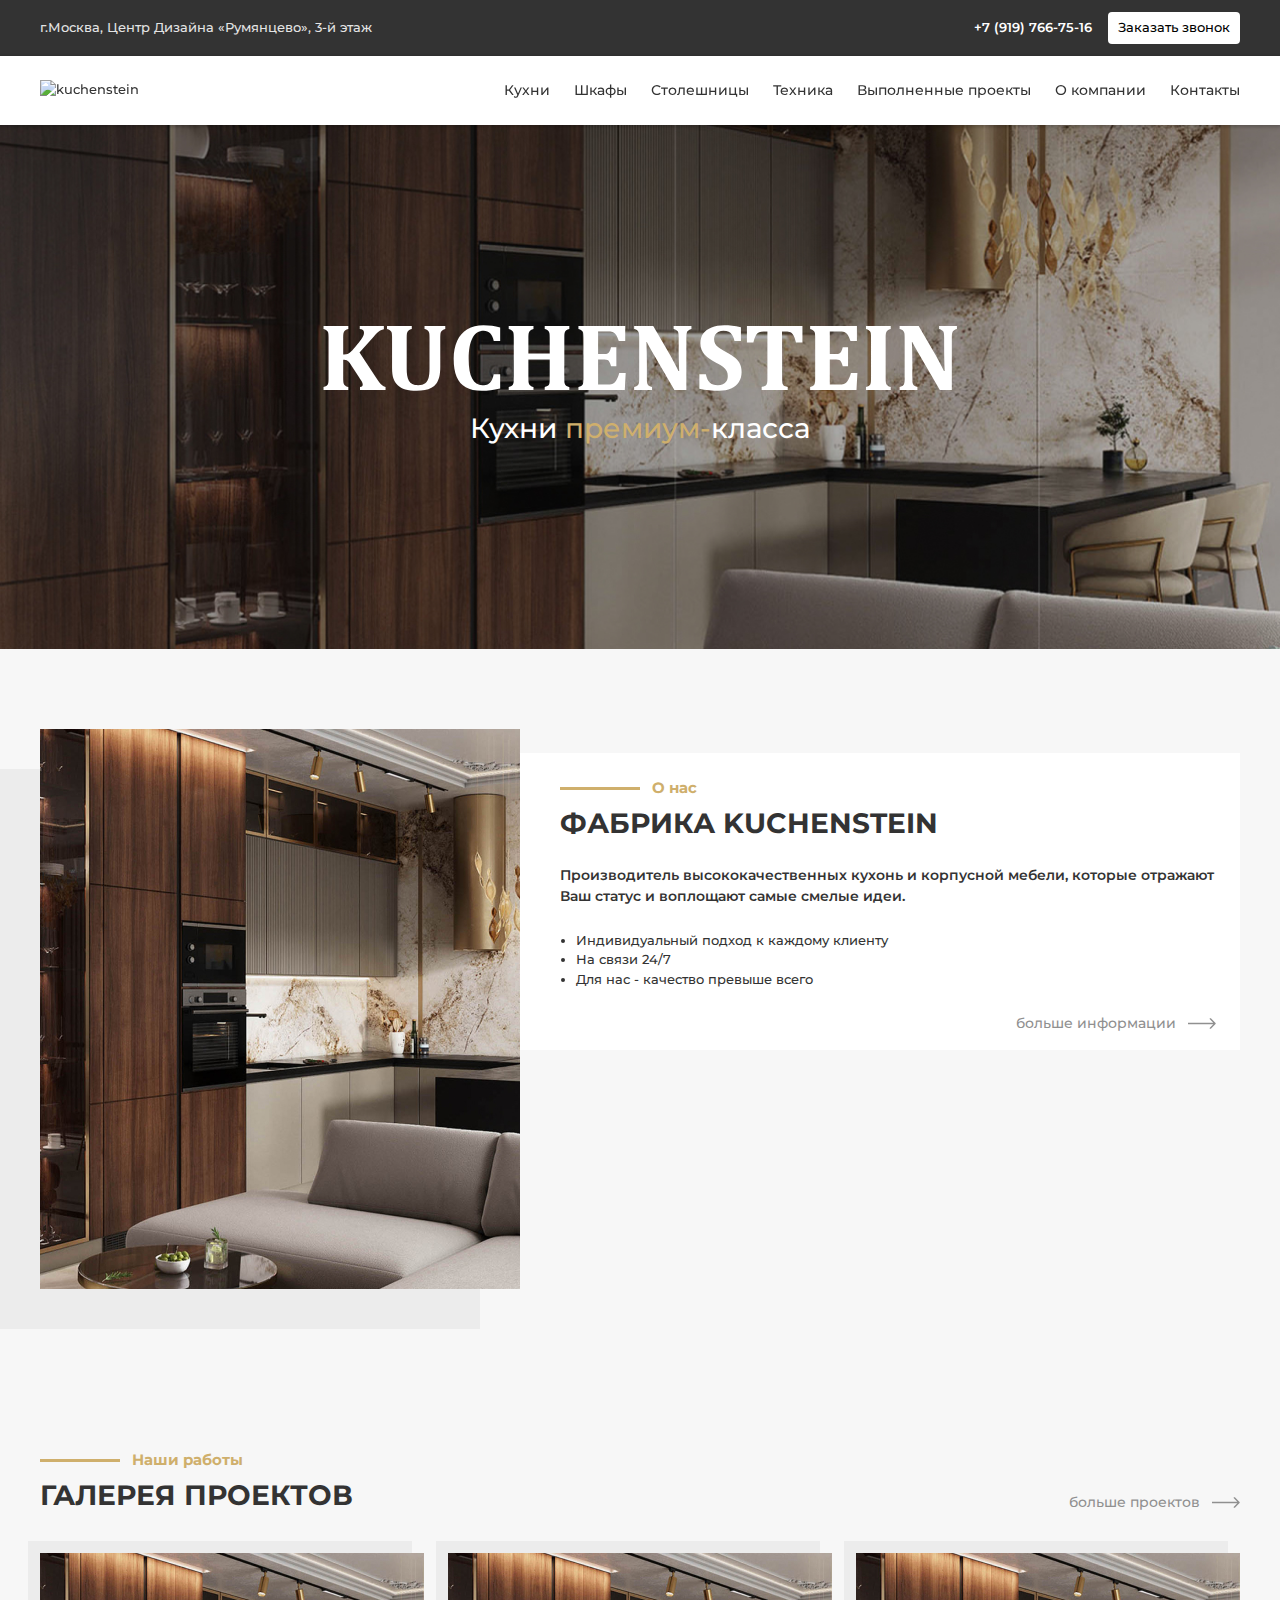
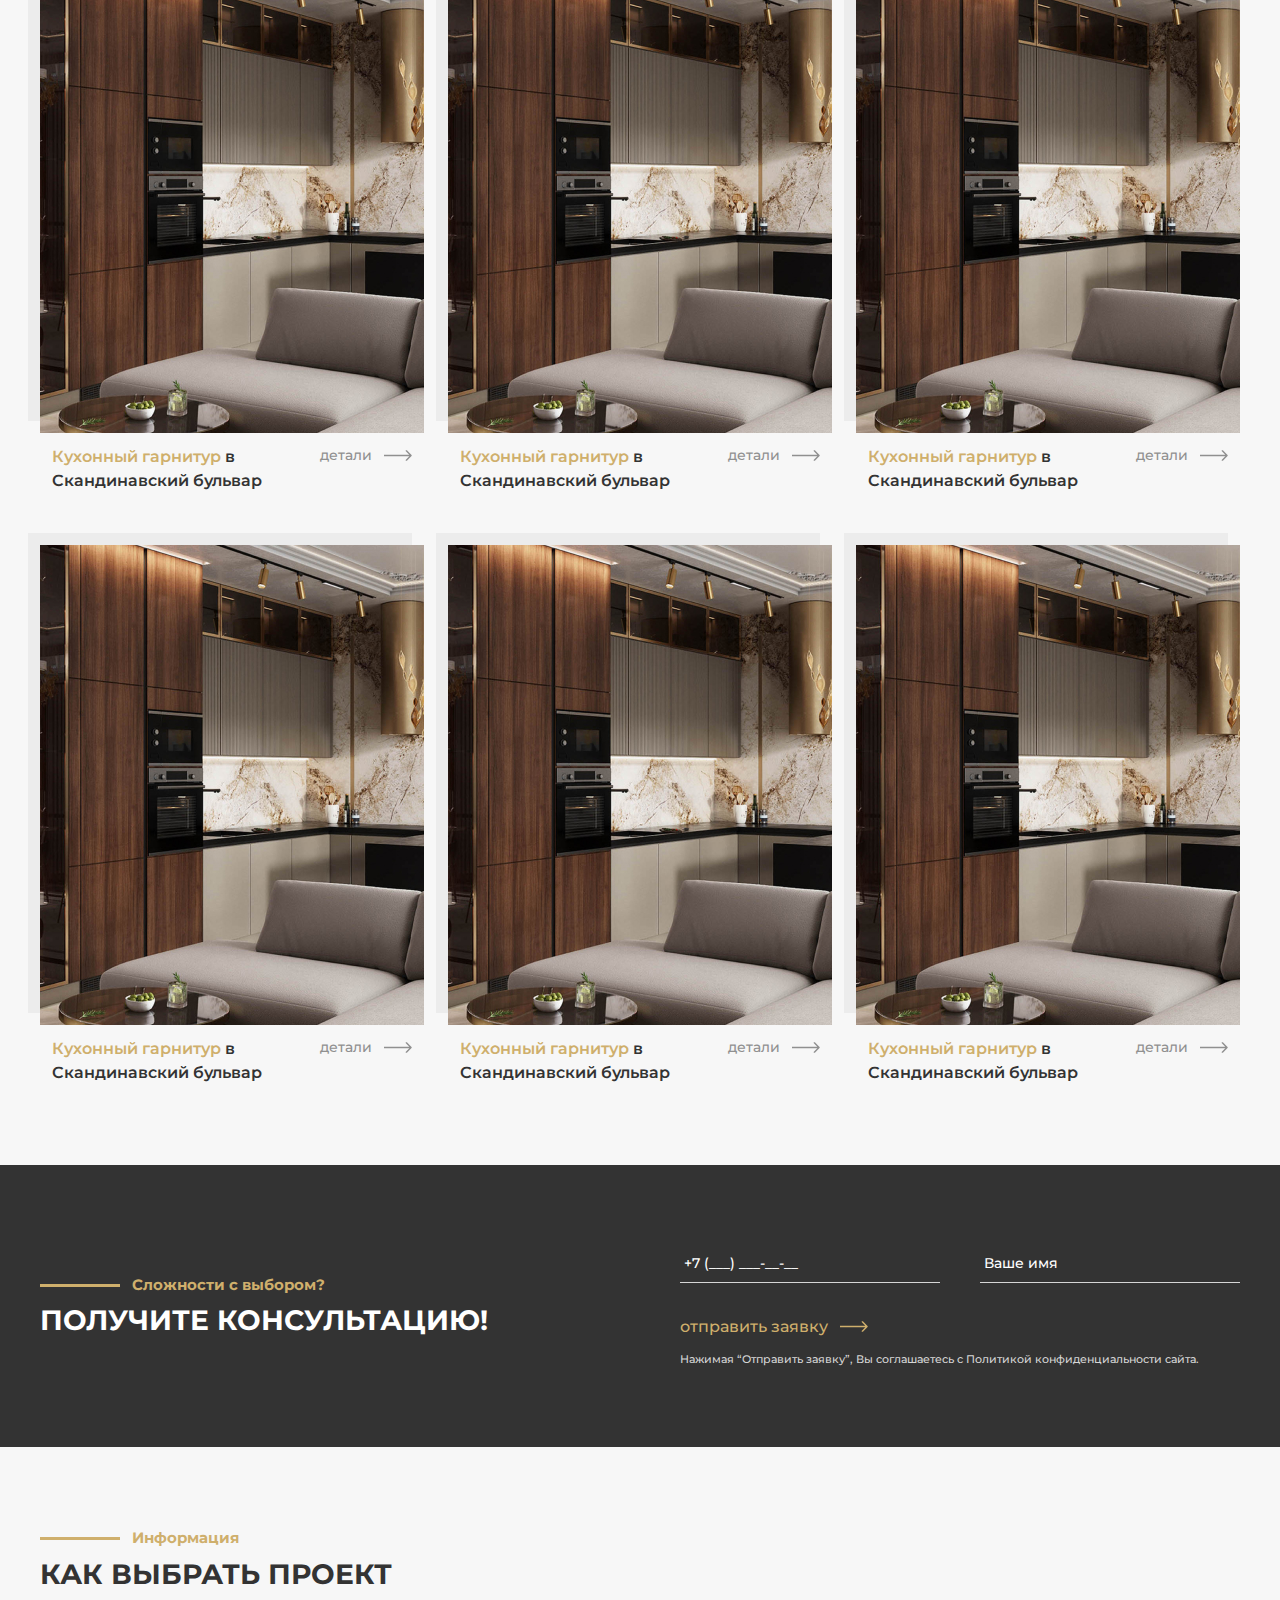
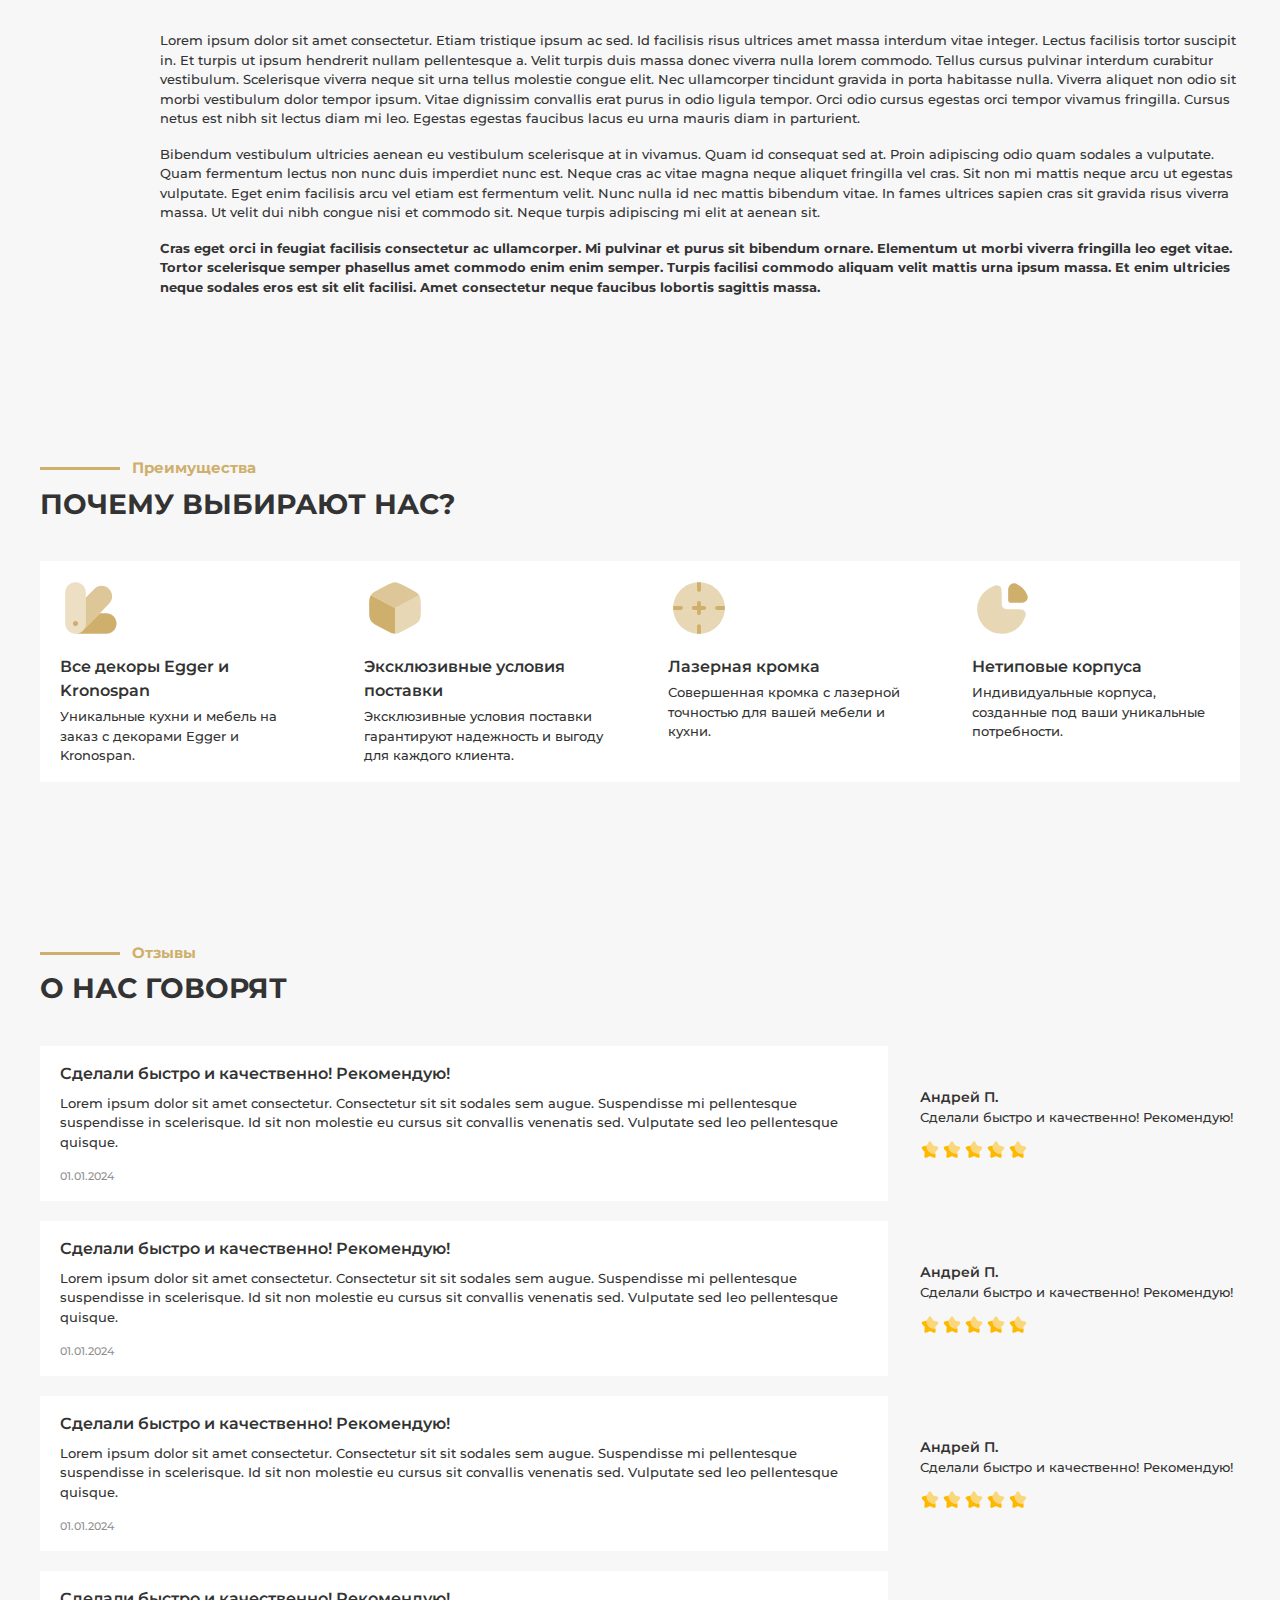
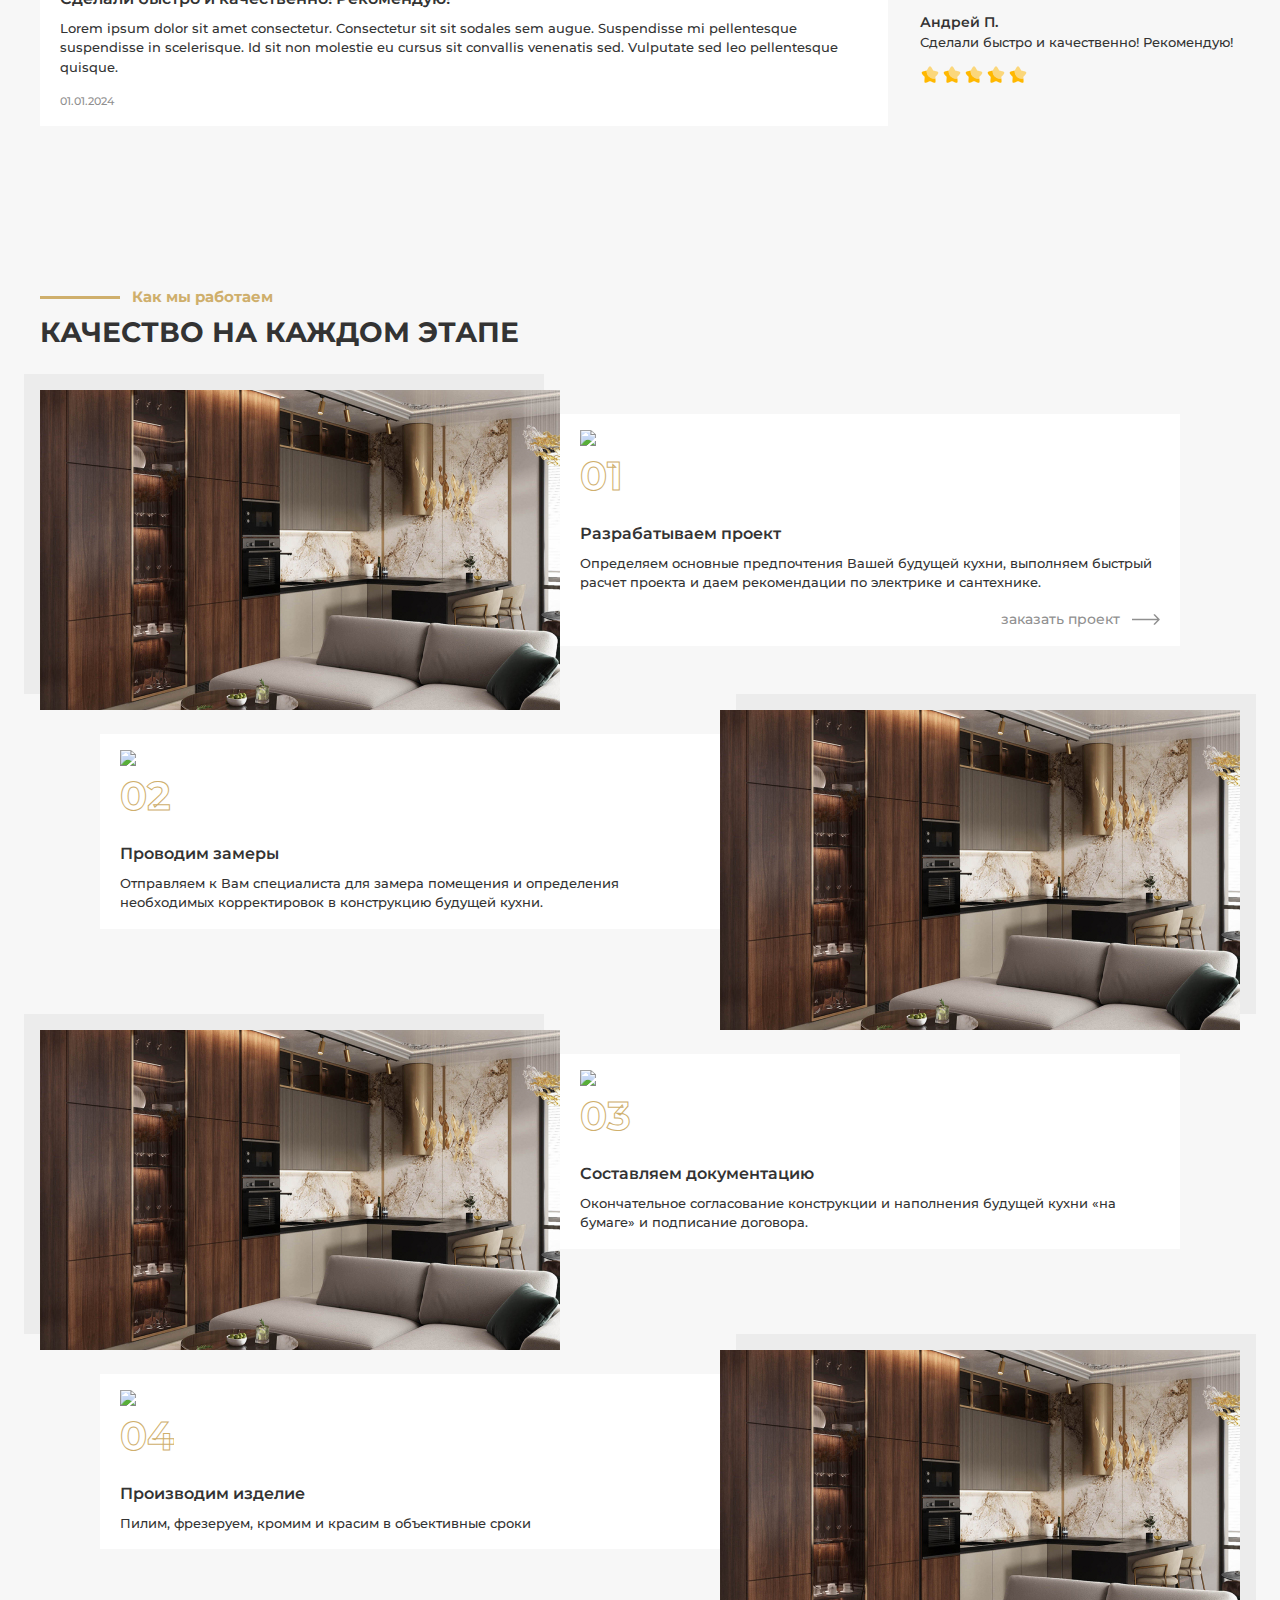
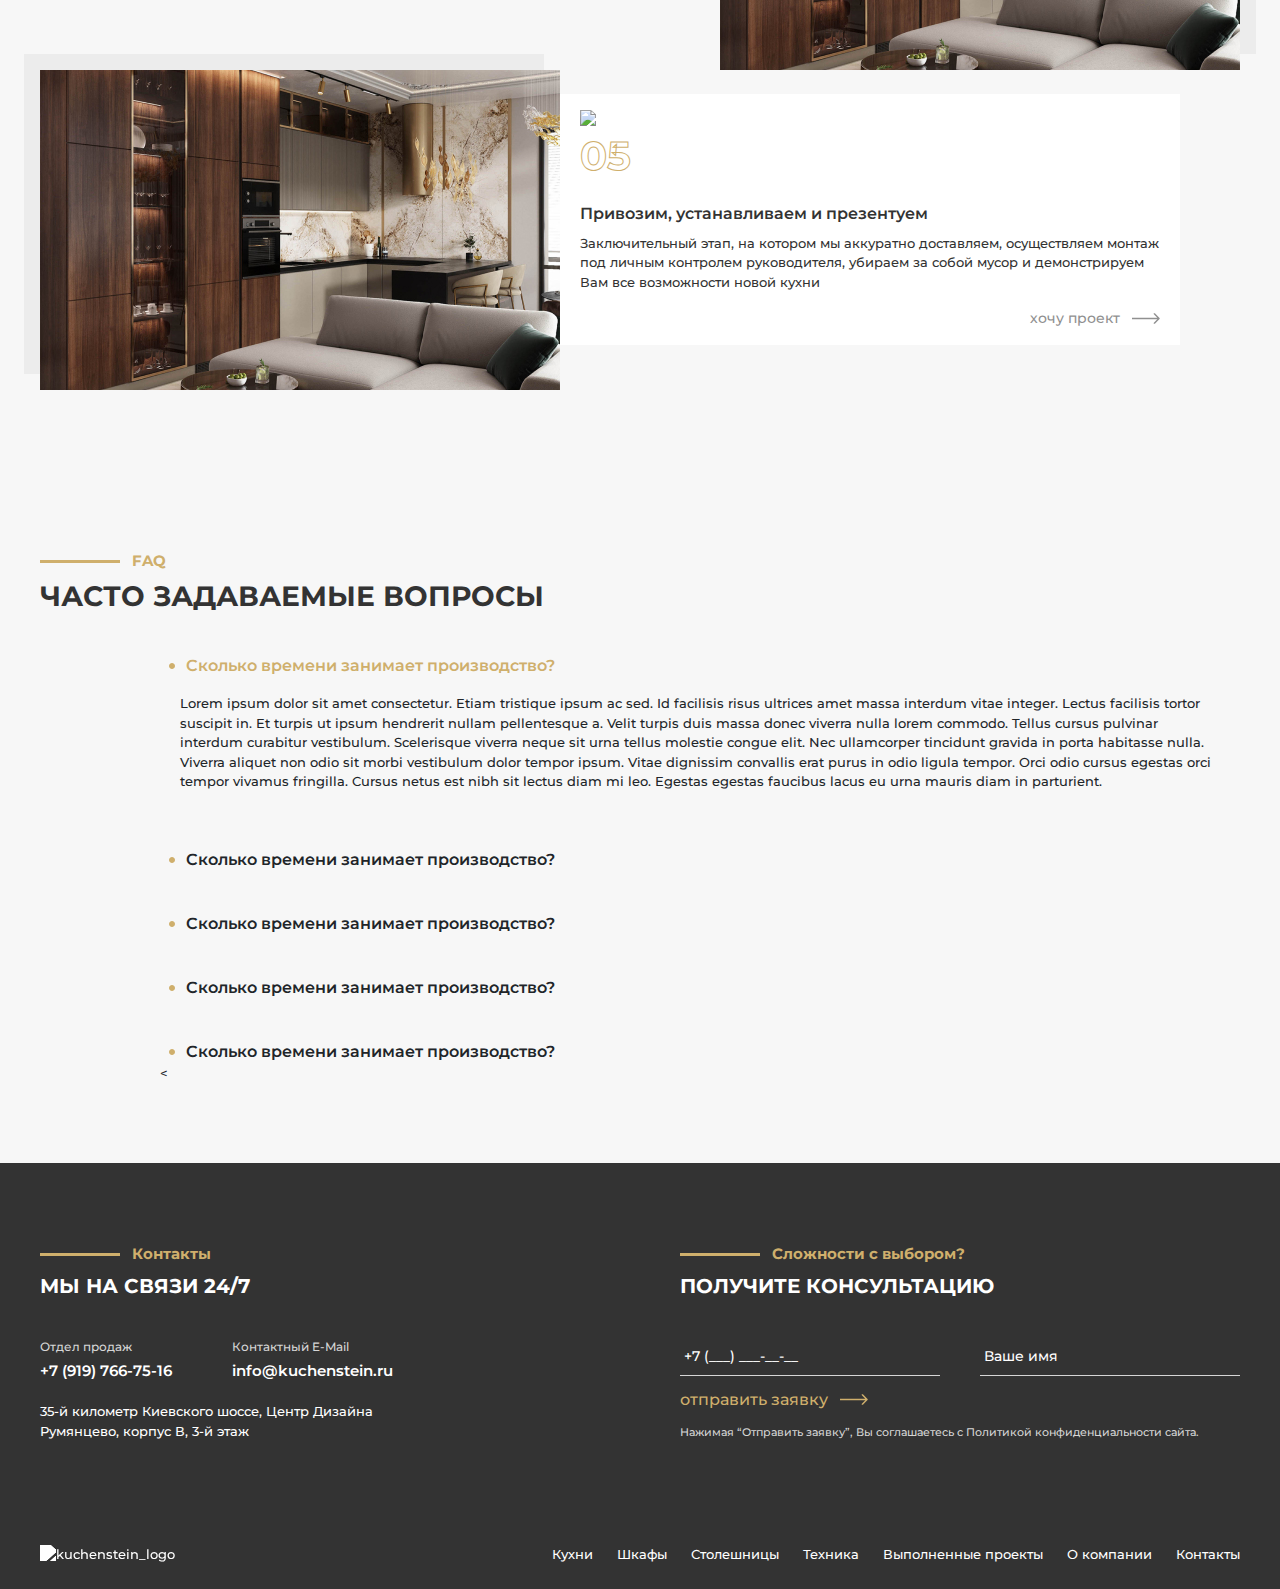
==== commit 09db3b40: "Threads resolved" ====
--- a/index.html
+++ b/index.html
@@ -57,7 +57,7 @@
 		<div class="container">
 				<div class="header">
 
-						<img src="components/header/img/logo.svg"
+						<img src="assets/images/logo.png"
 								 alt="kuchenstein"
 								 class="header__logo">
 
@@ -876,9 +876,9 @@
 												</div>
 
 												<div class="steps__content-item-info">
-														<div class="steps__content-item-info-index">
-																01.
-														</div>
+														<img src="components/steps/img/01.svg"
+																 alt="01"
+																 class="steps__content-item-info-index">
 
 														<div class="steps__content-item-info-text">
 																<div class="steps__content-item-info-text-title">
@@ -918,9 +918,9 @@
 												</div>
 
 												<div class="steps__content-item-info">
-														<div class="steps__content-item-info-index">
-																02.
-														</div>
+														<img src="components/steps/img/02.svg"
+																 alt="02"
+																 class="steps__content-item-info-index">
 
 														<div class="steps__content-item-info-text">
 																<div class="steps__content-item-info-text-title">
@@ -943,9 +943,9 @@
 												</div>
 
 												<div class="steps__content-item-info">
-														<div class="steps__content-item-info-index">
-																03.
-														</div>
+														<img src="components/steps/img/03.svg"
+																 alt="03"
+																 class="steps__content-item-info-index">
 
 														<div class="steps__content-item-info-text">
 																<div class="steps__content-item-info-text-title">
@@ -974,9 +974,9 @@
 												</div>
 
 												<div class="steps__content-item-info">
-														<div class="steps__content-item-info-index">
-																04.
-														</div>
+														<img src="components/steps/img/04.svg"
+																 alt="04"
+																 class="steps__content-item-info-index">
 
 														<div class="steps__content-item-info-text">
 																<div class="steps__content-item-info-text-title">
@@ -998,9 +998,9 @@
 												</div>
 
 												<div class="steps__content-item-info">
-														<div class="steps__content-item-info-index">
-																05.
-														</div>
+														<img src="components/steps/img/05.svg"
+																 alt="05"
+																 class="steps__content-item-info-index">
 
 														<div class="steps__content-item-info-text">
 																<div class="steps__content-item-info-text-title">
@@ -1058,13 +1058,13 @@
 								<div class="faq__accordion accordion accordion-flush" id="accordionFlushExample">
 										<div class="accordion-item">
 												<h2 class="accordion-header">
-														<button class="accordion-button collapsed" type="button" data-bs-toggle="collapse"
-																		data-bs-target="#flush-collapseOne" aria-expanded="false"
+														<button class="accordion-button" type="button" data-bs-toggle="collapse"
+																		data-bs-target="#flush-collapseOne" aria-expanded="true"
 																		aria-controls="flush-collapseOne">
 																Сколько времени занимает производство?
 														</button>
 												</h2>
-												<div id="flush-collapseOne" class="accordion-collapse collapse"
+												<div id="flush-collapseOne" class="accordion-collapse collapse show"
 														 data-bs-parent="#accordionFlushExample">
 														<div class="accordion-body">
 																Lorem ipsum dolor sit amet consectetur. Etiam tristique ipsum ac sed. Id facilisis risus
@@ -1170,6 +1170,7 @@
 																egestas faucibus lacus eu urna mauris diam in parturient.
 														</div>
 												</div>
+												<
 										</div>
 								</div>
 
@@ -1284,7 +1285,7 @@
 				</div>
 
 				<div class="footerBottom">
-						<img src="components/footer/img/logo.svg"
+						<img src="assets/images/logo.png"
 								 alt="kuchenstein_logo"
 								 class="footerBottom__logo">
 
@@ -1299,10 +1300,10 @@
 										<a href="#" class="link footerBottom__info-nav-link">Контакты</a>
 								</nav>
 
-								<button class="button button--white upperHeader__info-requestBtn"
-												data-button-event="callModal">
-										Заказать звонок
-								</button>
+								<!--								<button class="button button&#45;&#45;white upperHeader__info-requestBtn"-->
+								<!--												data-button-event="callModal">-->
+								<!--										Заказать звонок-->
+								<!--								</button>-->
 						</div>
 				</div>
 		</div>
--- a/assets/css/style.css
+++ b/assets/css/style.css
@@ -1,3 +1,6 @@
+/* FONTS */
+@import "fonts.css";
+
 /* COMPONENTS */
 @import "../../components/upperHeader/upperHeader.css";
 @import "../../components/header/header.css";
@@ -43,11 +46,12 @@
 }
 
 body {
+  font-family: 'Montserrat', sans-serif;
+  font-weight: 500;
   margin: 0;
-  color: var(--color-black);
+  color: #333333;
   background-color: #F7F7F7;
   font-size: 13px;
-  overflow-x: hidden;
 }
 
 .button {
@@ -63,7 +67,7 @@
 }
 
 .button--white:hover {
-  background-color: #C9C9C9;
+  background-color: #CFAF6C;
 }
 
 a {
@@ -112,6 +116,7 @@
   font-size: 60px;
   font-weight: 700;
   color: #ECECEC;
+  display: none;
 }
 
 .d-none {
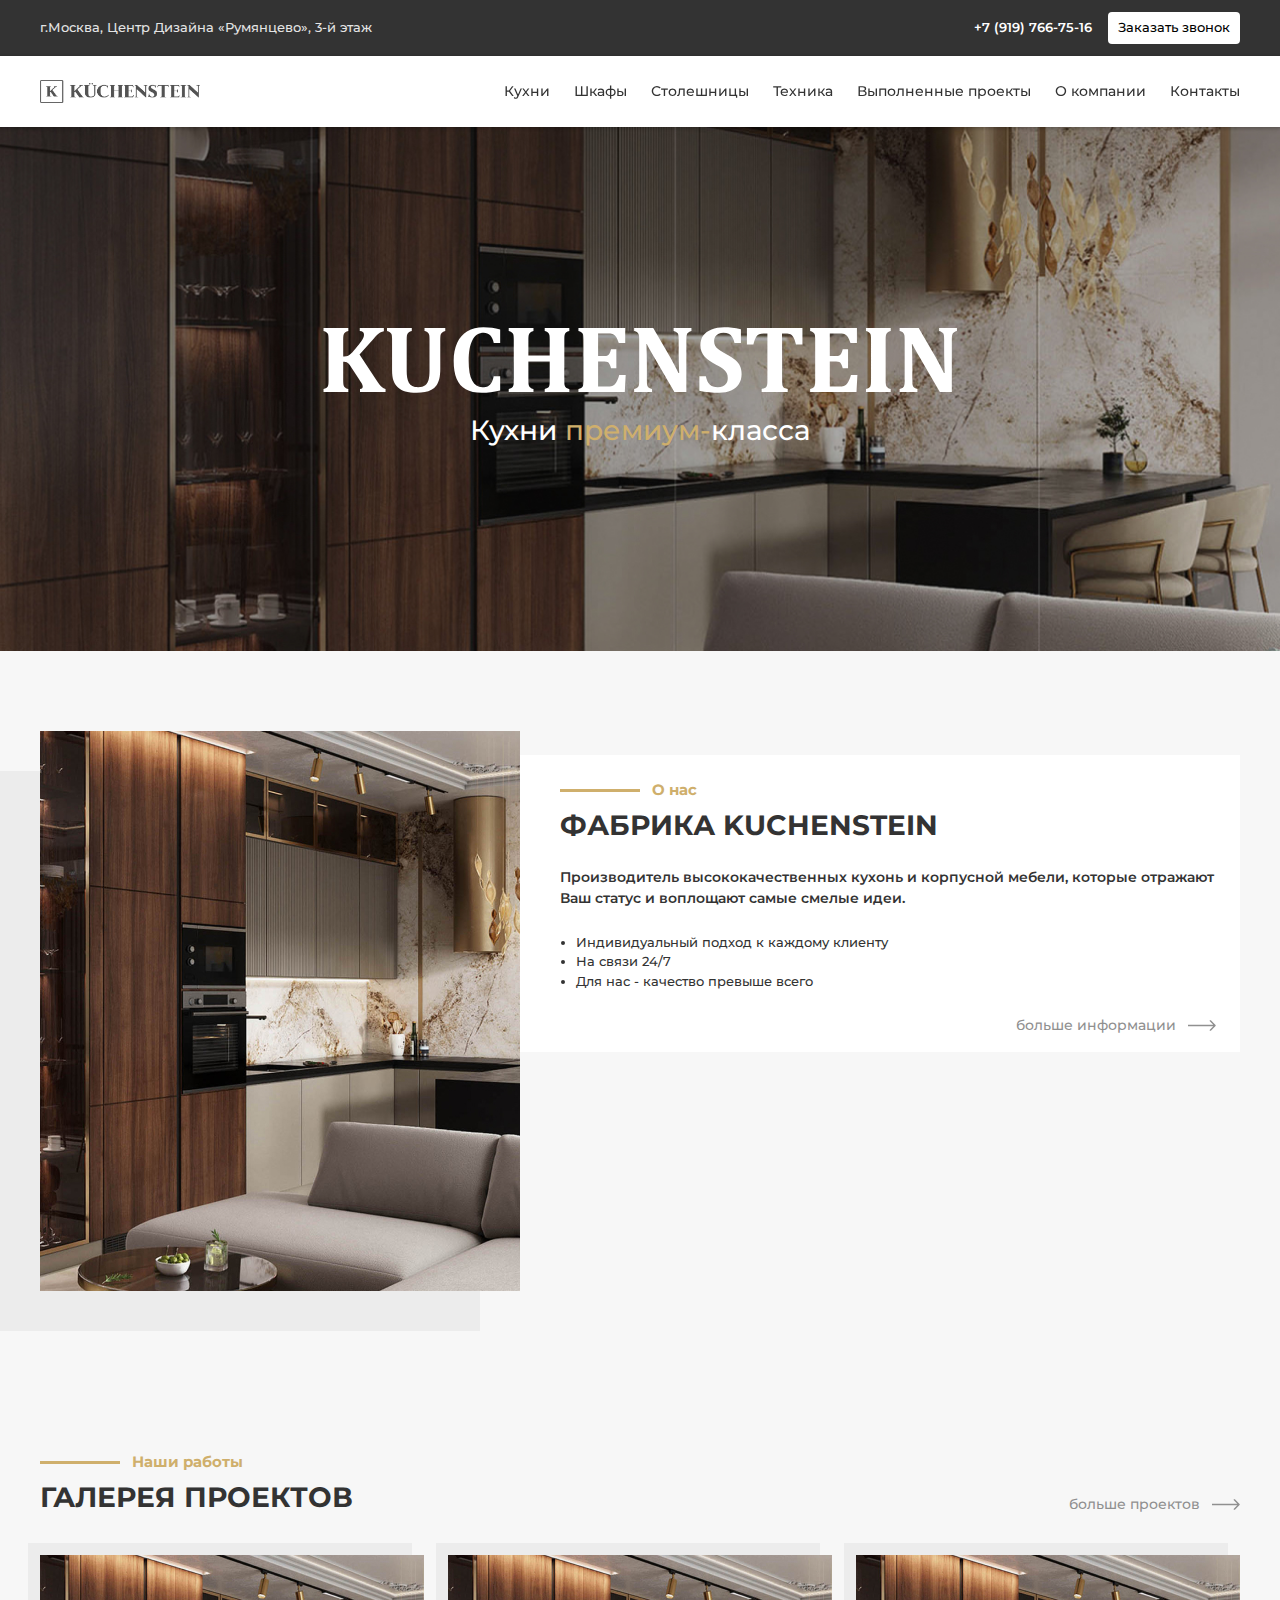
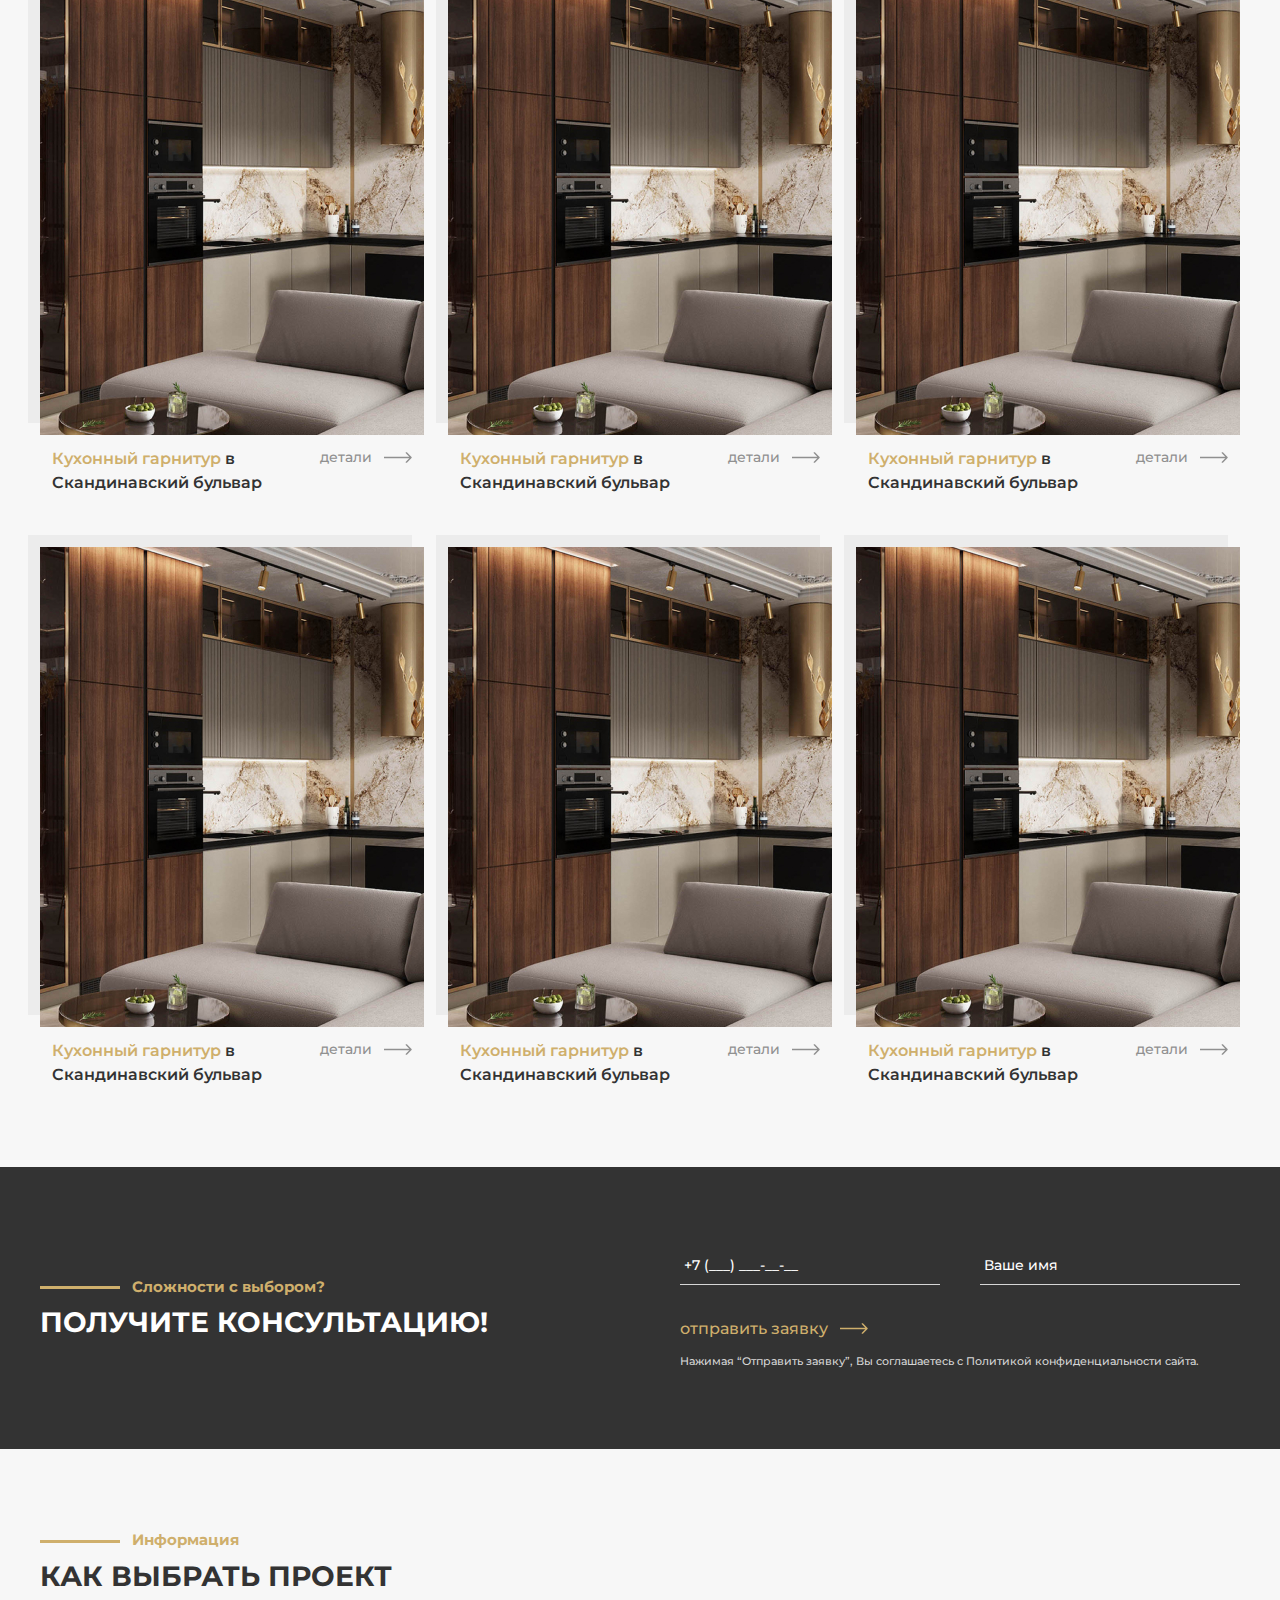
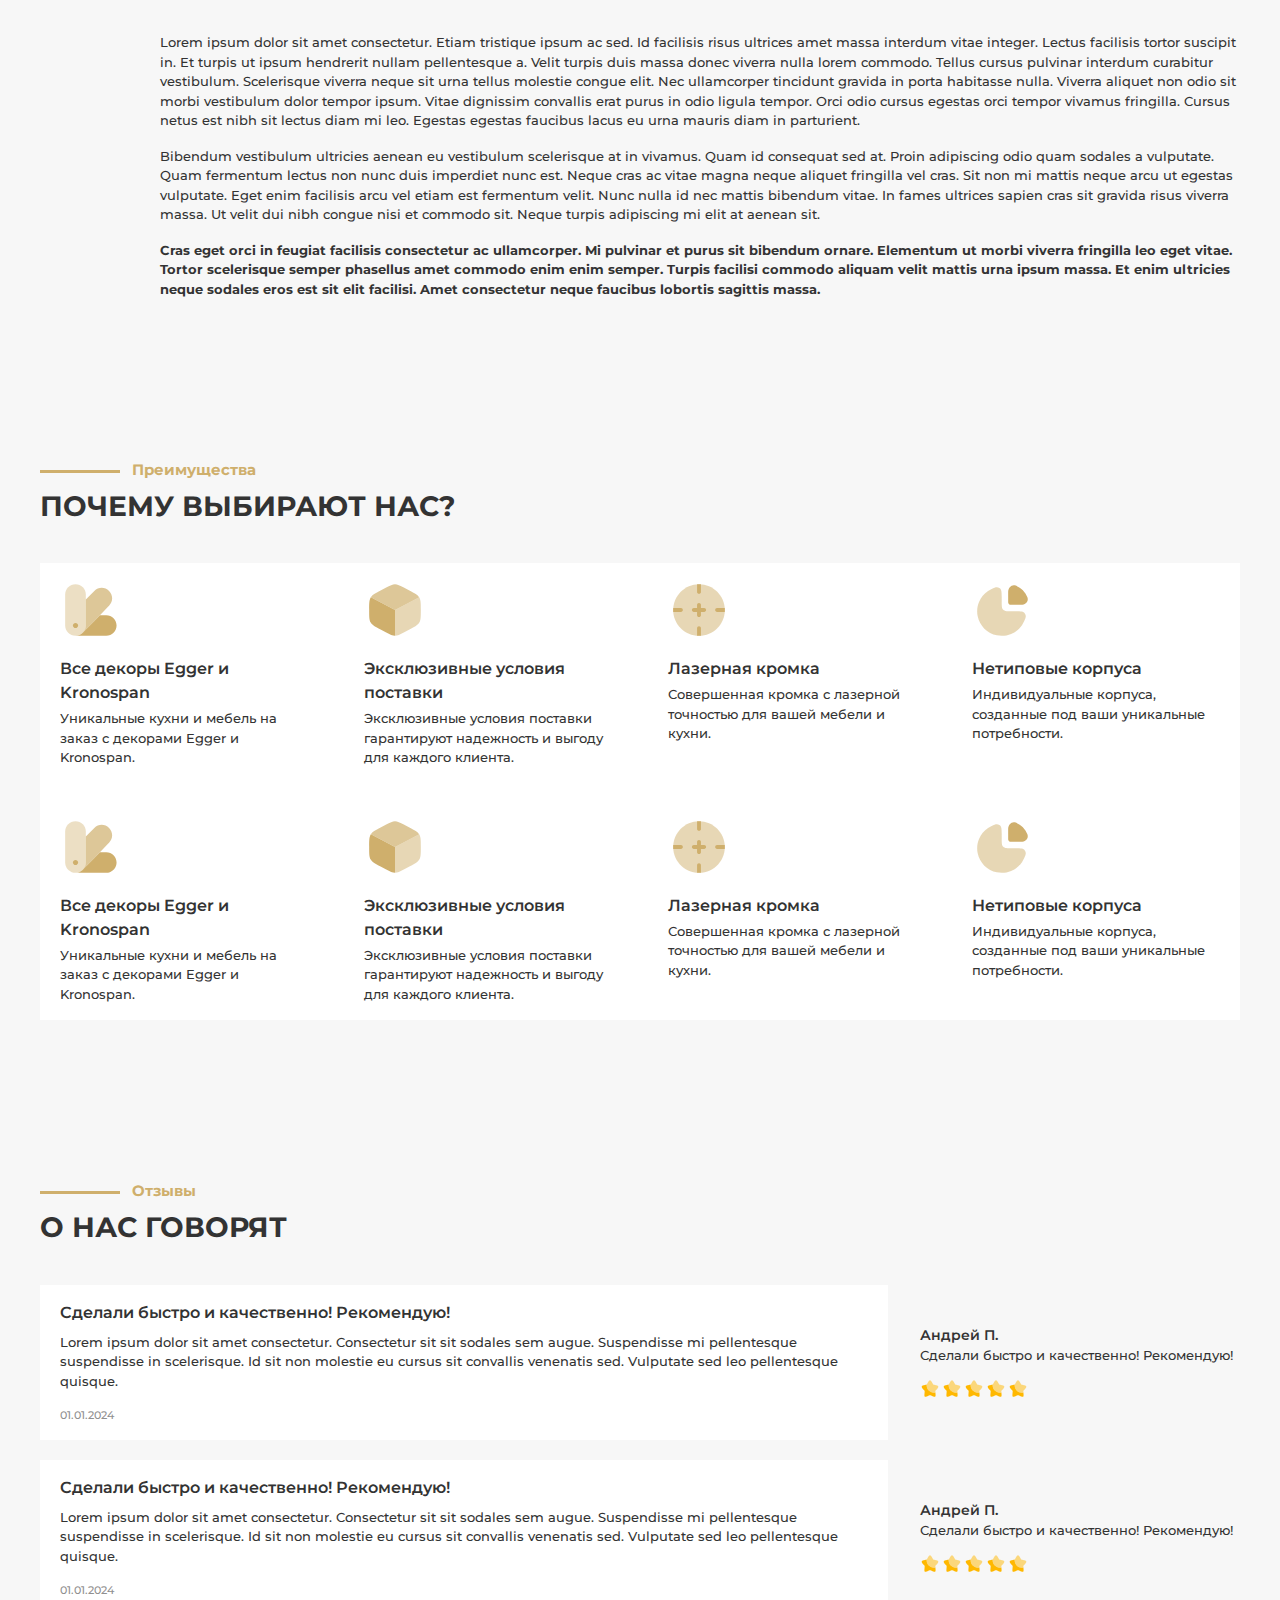
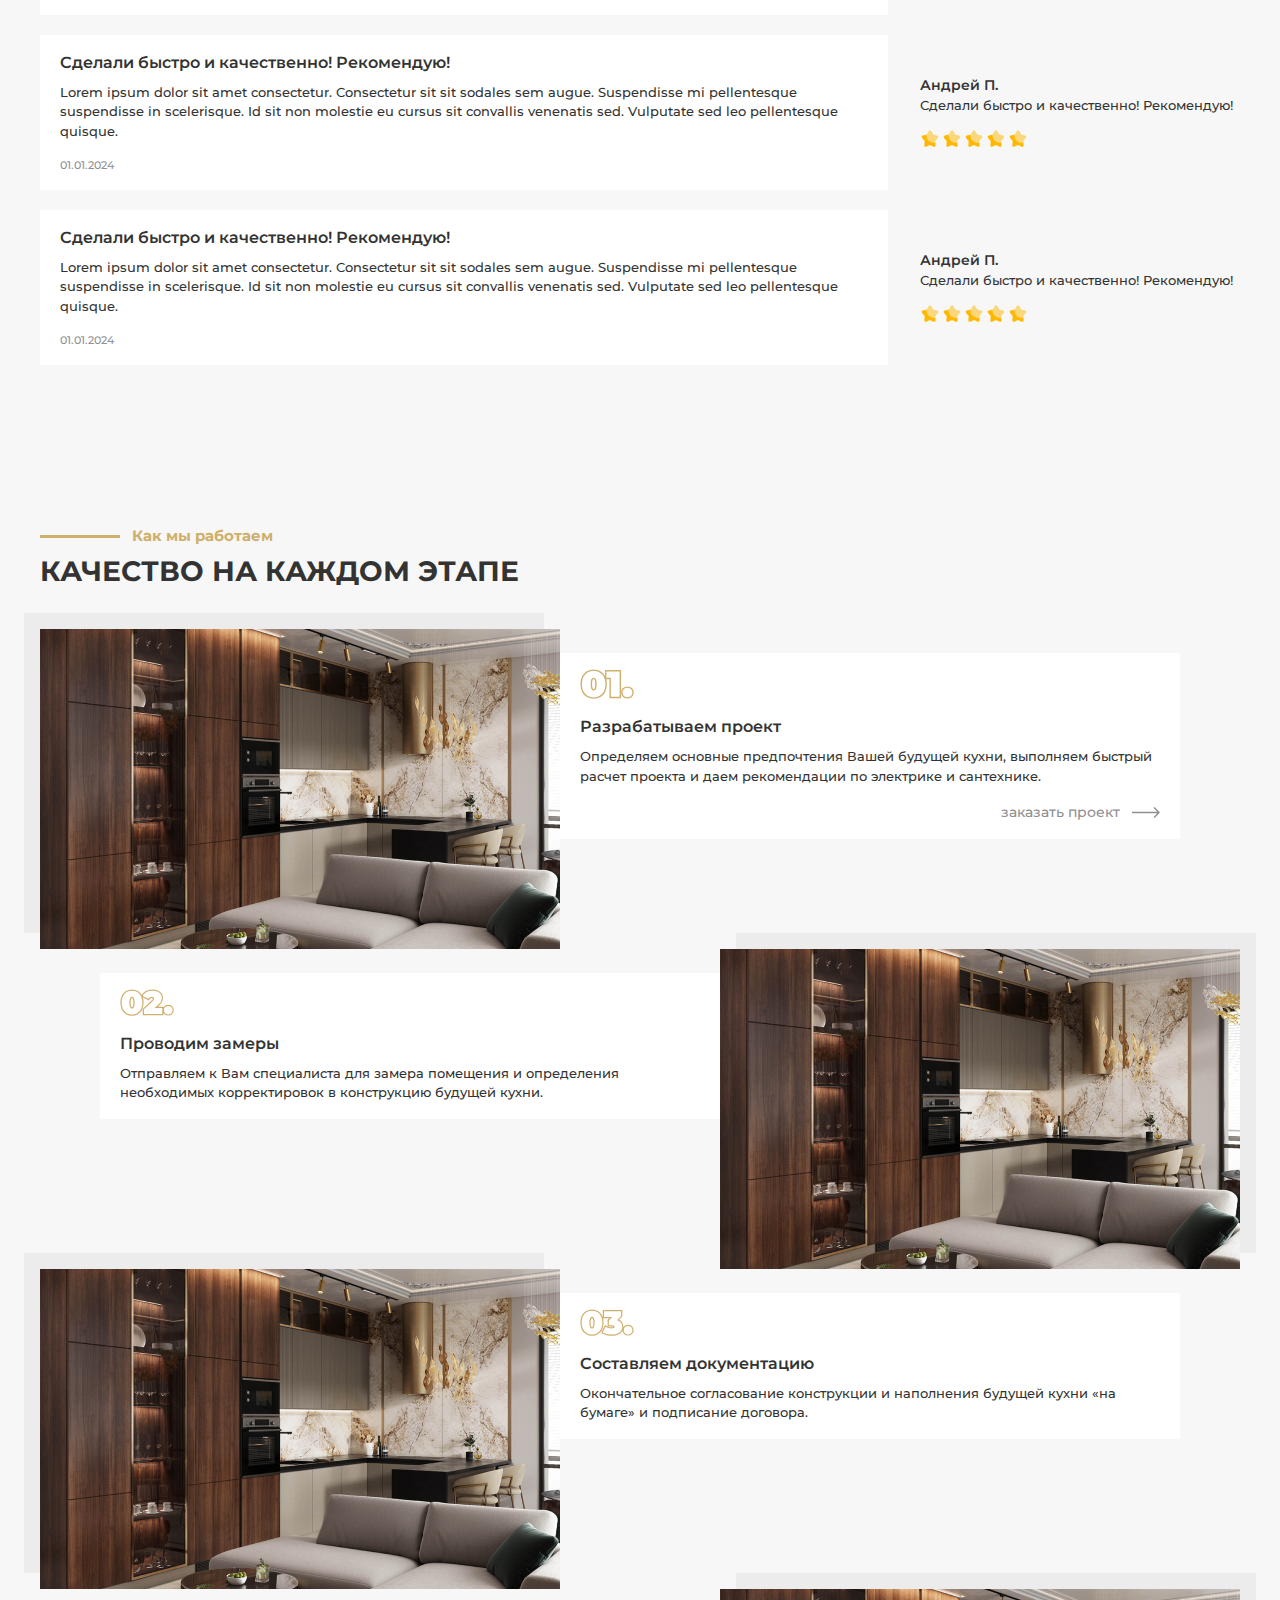
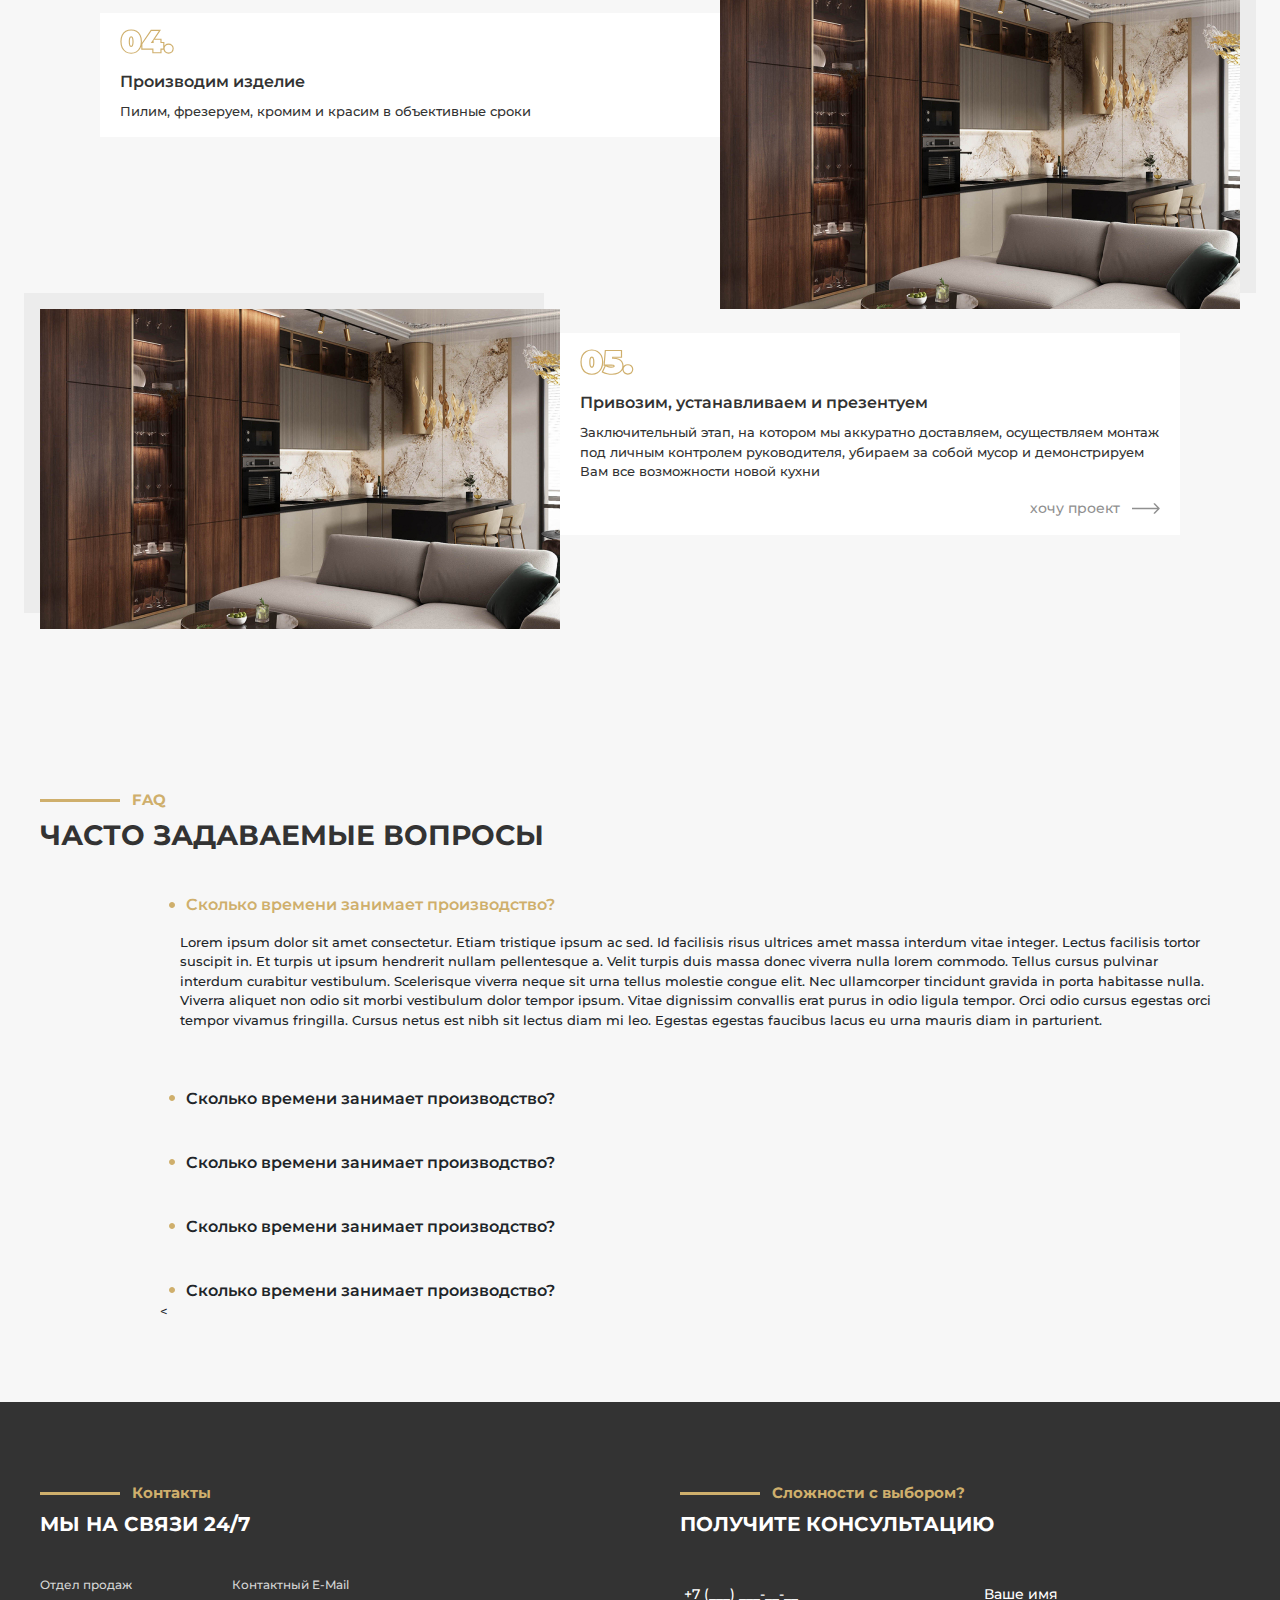
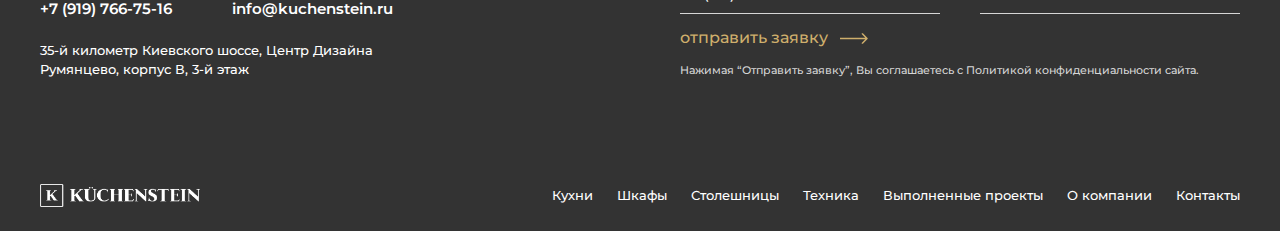
==== commit 0e3b934f: "Threads resolved (1)" ====
--- a/index.html
+++ b/index.html
@@ -575,6 +575,70 @@
 
 								<!-- content -->
 								<div class="benefits__content">
+										<!-- item -->
+										<div class="benefits__content-item">
+												<img src="components/benefits/img/1.svg"
+														 alt="benefit"
+														 class="benefits__content-item-img">
+
+												<div class="benefits__content-item-info">
+														<div class="benefits__content-item-info-title">
+																Все декоры Egger и Kronospan
+														</div>
+														<div class="benefits__content-item-info-text">
+																Уникальные кухни и мебель на заказ с декорами Egger и Kronospan.
+														</div>
+												</div>
+										</div>
+
+										<!-- item -->
+										<div class="benefits__content-item">
+												<img src="components/benefits/img/2.svg"
+														 alt="benefit"
+														 class="benefits__content-item-img">
+
+												<div class="benefits__content-item-info">
+														<div class="benefits__content-item-info-title">
+																Эксклюзивные условия поставки
+														</div>
+														<div class="benefits__content-item-info-text">
+																Эксклюзивные условия поставки гарантируют надежность и выгоду для каждого клиента.
+														</div>
+												</div>
+										</div>
+
+										<!-- item -->
+										<div class="benefits__content-item">
+												<img src="components/benefits/img/3.svg"
+														 alt="benefit"
+														 class="benefits__content-item-img">
+
+												<div class="benefits__content-item-info">
+														<div class="benefits__content-item-info-title">
+																Лазерная кромка
+														</div>
+														<div class="benefits__content-item-info-text">
+																Совершенная кромка с лазерной точностью для вашей мебели и кухни.
+														</div>
+												</div>
+										</div>
+
+										<!-- item -->
+										<div class="benefits__content-item">
+												<img src="components/benefits/img/4.svg"
+														 alt="benefit"
+														 class="benefits__content-item-img">
+
+												<div class="benefits__content-item-info">
+														<div class="benefits__content-item-info-title">
+																Нетиповые корпуса
+														</div>
+														<div class="benefits__content-item-info-text">
+																Индивидуальные корпуса, созданные под ваши уникальные потребности.
+														</div>
+												</div>
+										</div>
+
 										<!-- item -->
 										<div class="benefits__content-item">
 												<img src="components/benefits/img/1.svg"
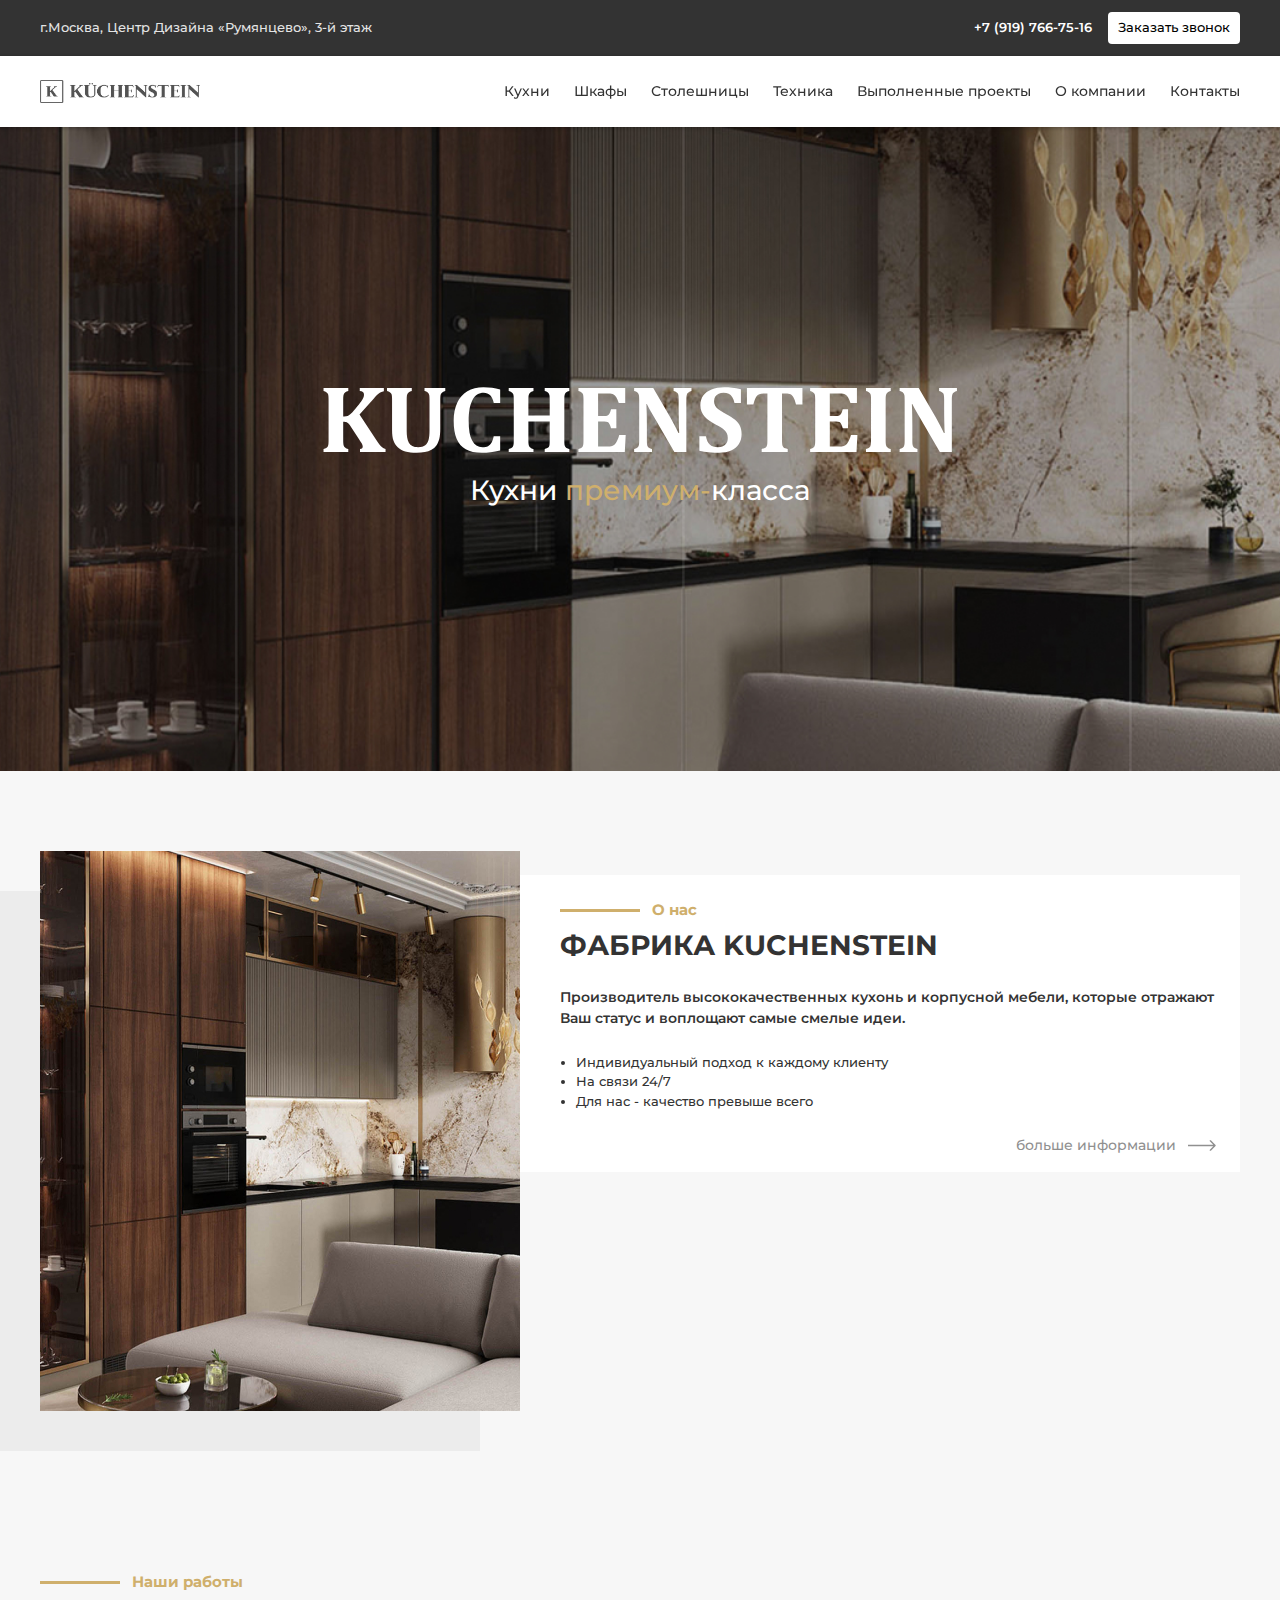
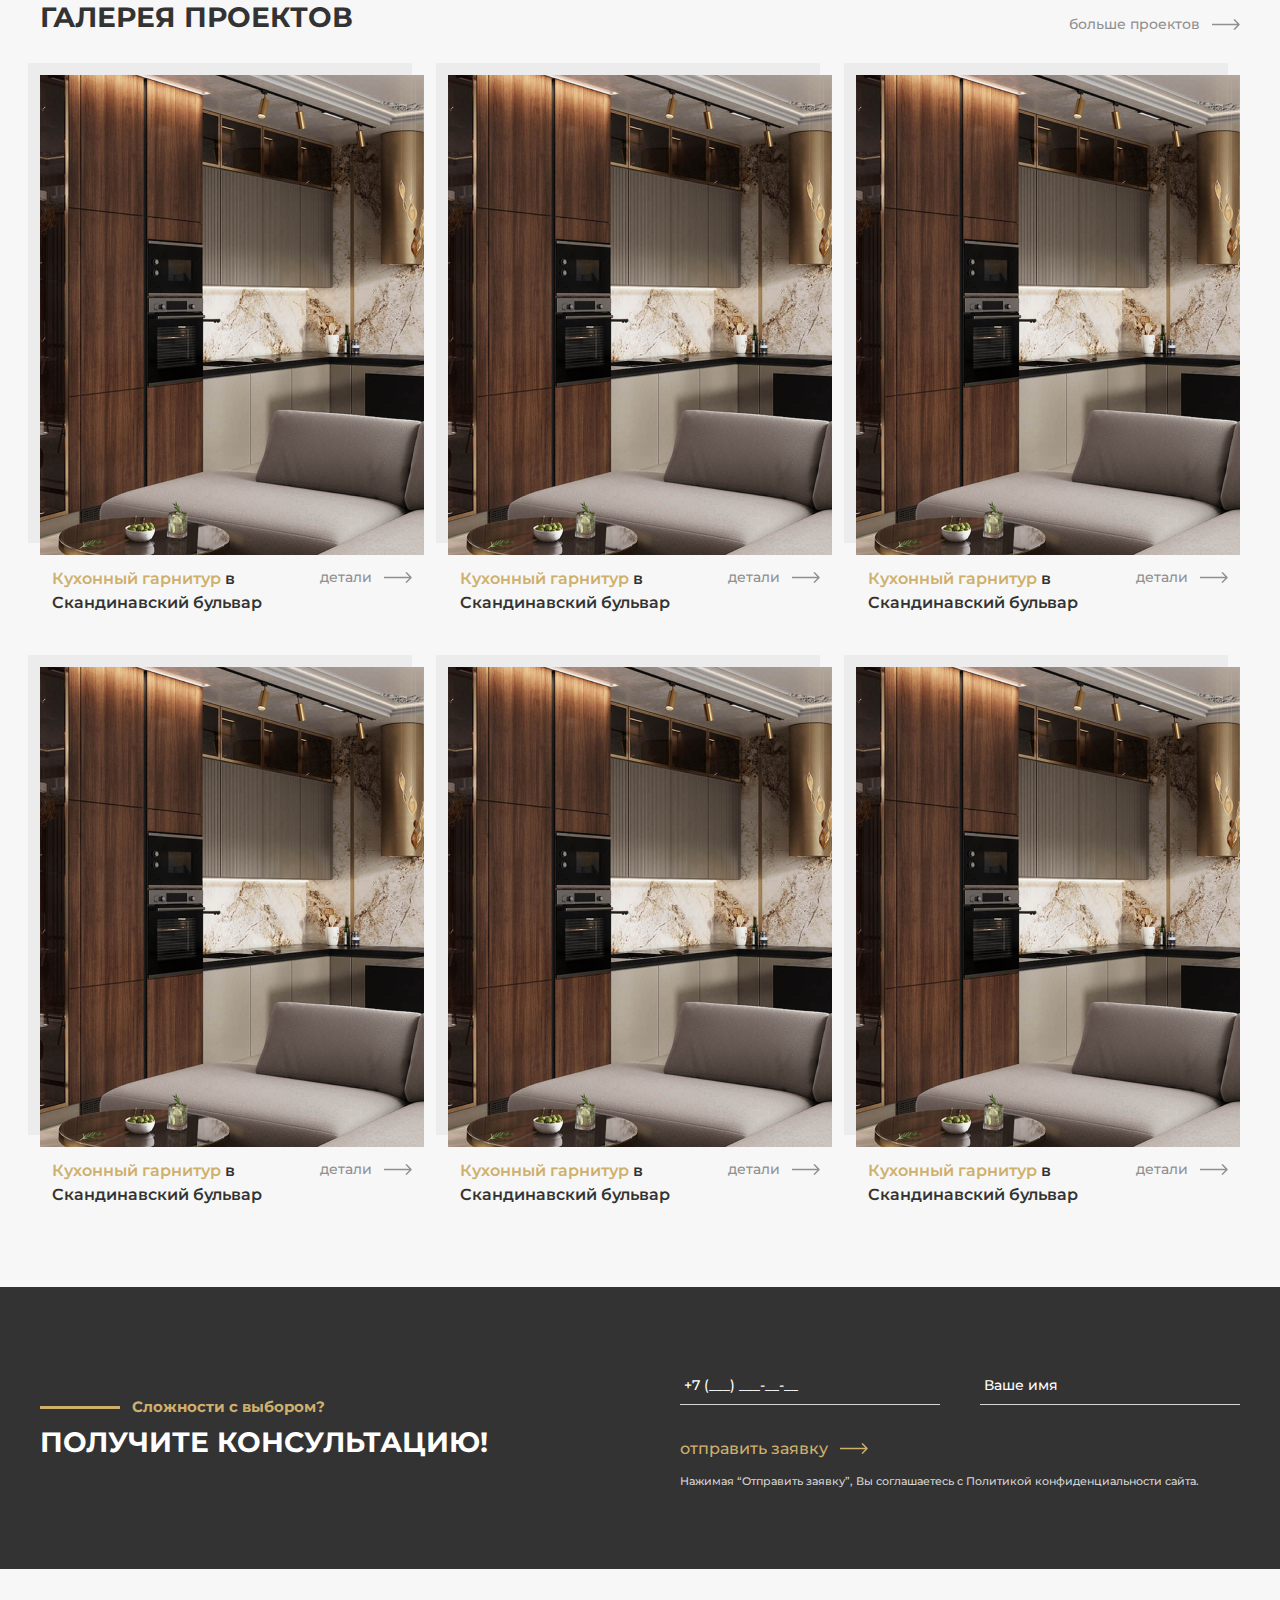
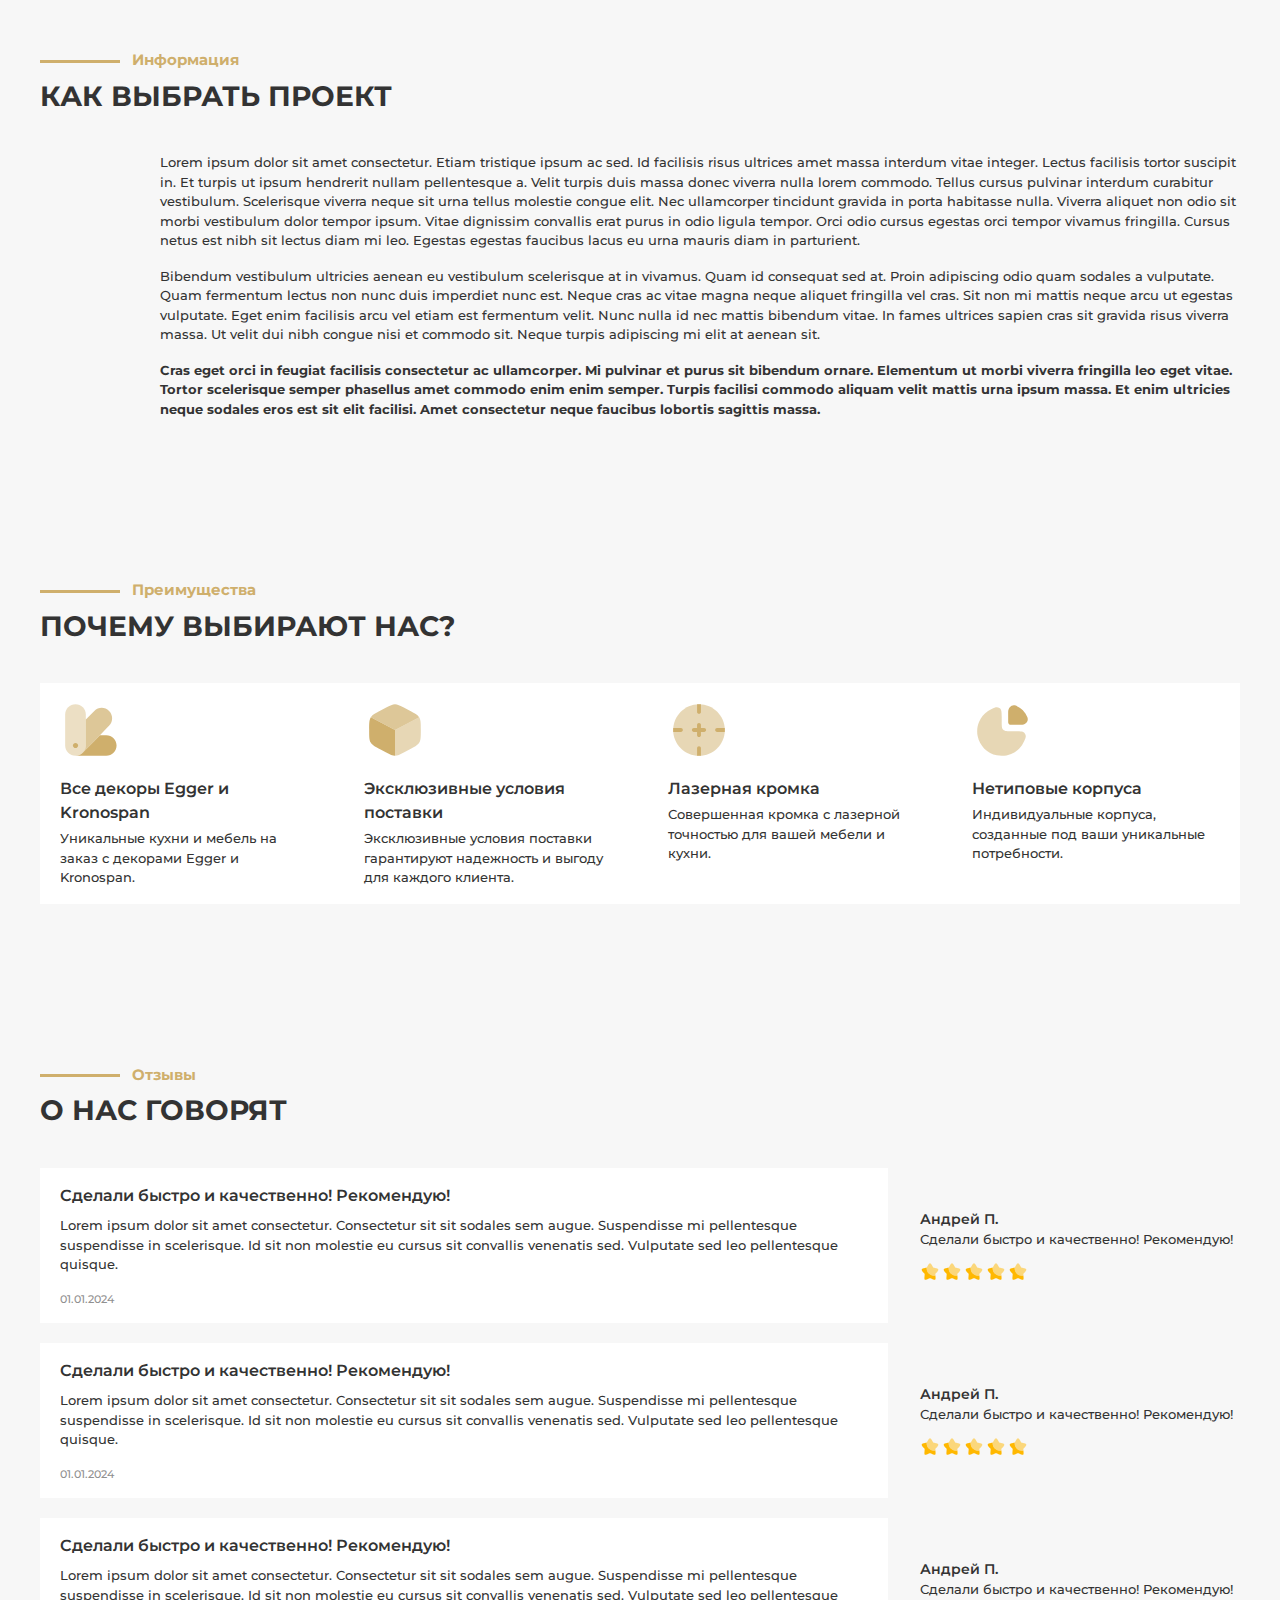
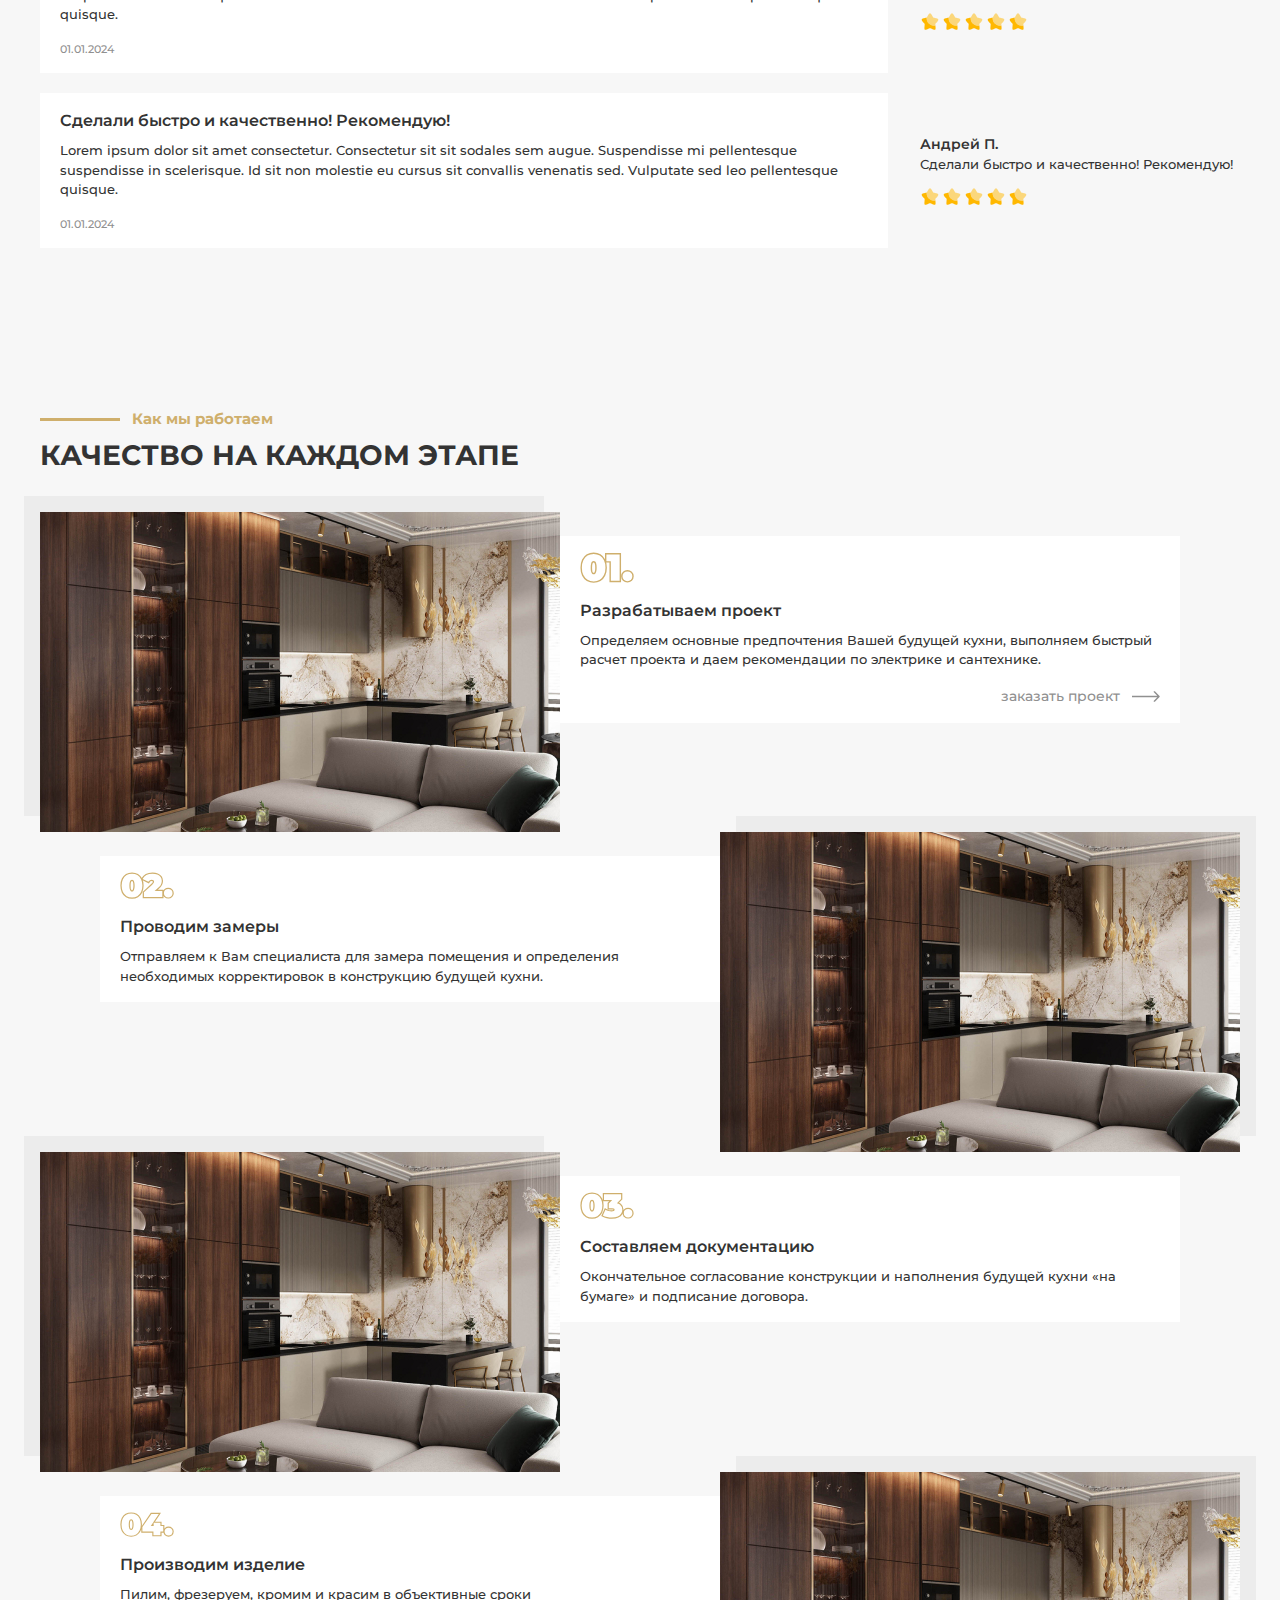
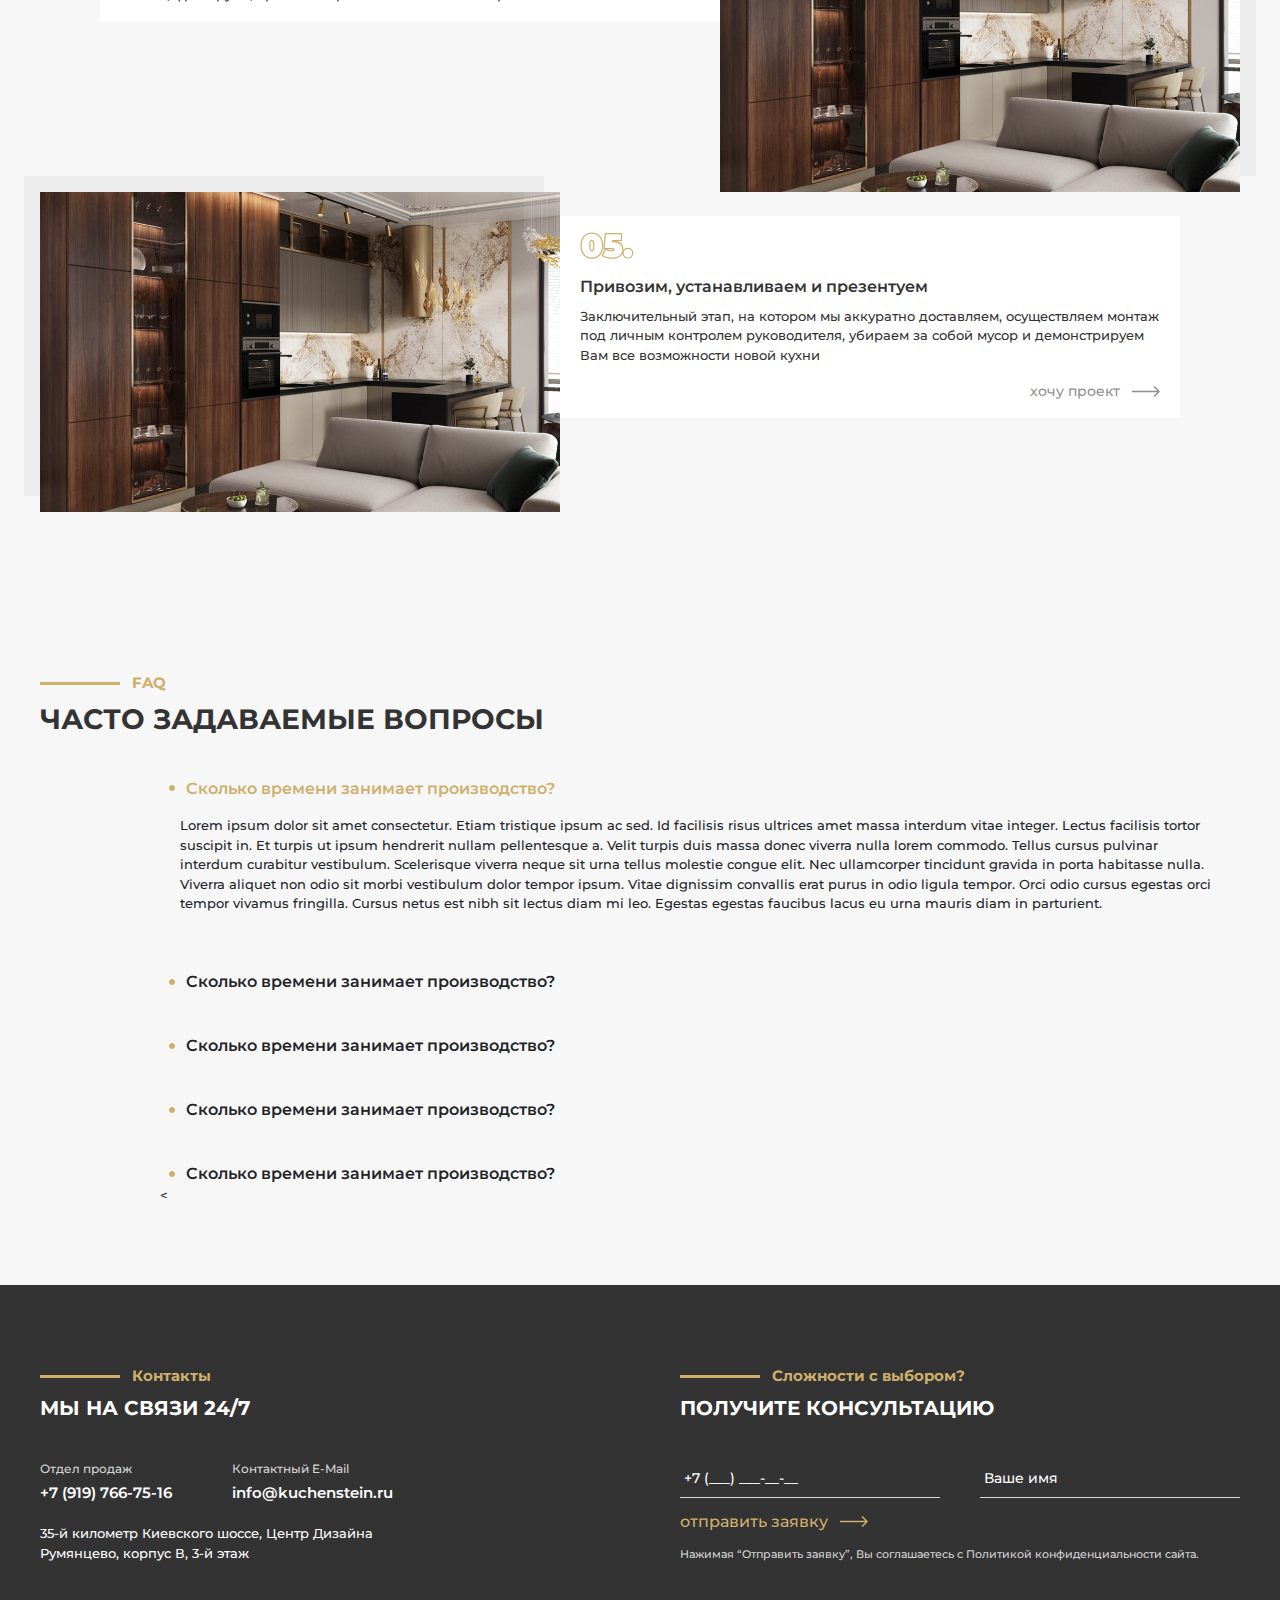
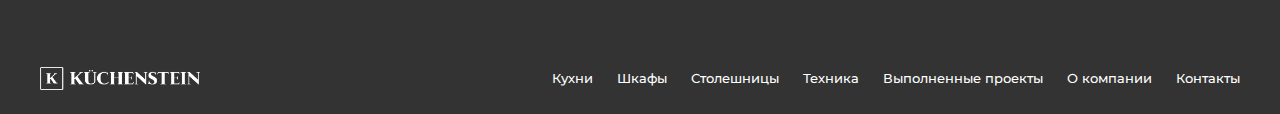
==== commit fa142987: "Last threads resolved" ====
--- a/index.html
+++ b/index.html
@@ -638,71 +638,6 @@
 														</div>
 												</div>
 										</div>
-
-										<!-- item -->
-										<div class="benefits__content-item">
-												<img src="components/benefits/img/1.svg"
-														 alt="benefit"
-														 class="benefits__content-item-img">
-
-												<div class="benefits__content-item-info">
-														<div class="benefits__content-item-info-title">
-																Все декоры Egger и Kronospan
-														</div>
-														<div class="benefits__content-item-info-text">
-																Уникальные кухни и мебель на заказ с декорами Egger и Kronospan.
-														</div>
-												</div>
-										</div>
-
-										<!-- item -->
-										<div class="benefits__content-item">
-												<img src="components/benefits/img/2.svg"
-														 alt="benefit"
-														 class="benefits__content-item-img">
-
-												<div class="benefits__content-item-info">
-														<div class="benefits__content-item-info-title">
-																Эксклюзивные условия поставки
-														</div>
-														<div class="benefits__content-item-info-text">
-																Эксклюзивные условия поставки гарантируют надежность и выгоду для каждого клиента.
-														</div>
-												</div>
-										</div>
-
-										<!-- item -->
-										<div class="benefits__content-item">
-												<img src="components/benefits/img/3.svg"
-														 alt="benefit"
-														 class="benefits__content-item-img">
-
-												<div class="benefits__content-item-info">
-														<div class="benefits__content-item-info-title">
-																Лазерная кромка
-														</div>
-														<div class="benefits__content-item-info-text">
-																Совершенная кромка с лазерной точностью для вашей мебели и кухни.
-														</div>
-												</div>
-										</div>
-
-										<!-- item -->
-										<div class="benefits__content-item">
-												<img src="components/benefits/img/4.svg"
-														 alt="benefit"
-														 class="benefits__content-item-img">
-
-												<div class="benefits__content-item-info">
-														<div class="benefits__content-item-info-title">
-																Нетиповые корпуса
-														</div>
-														<div class="benefits__content-item-info-text">
-																Индивидуальные корпуса, созданные под ваши уникальные потребности.
-														</div>
-												</div>
-										</div>
-
 								</div>
 
 						</div>
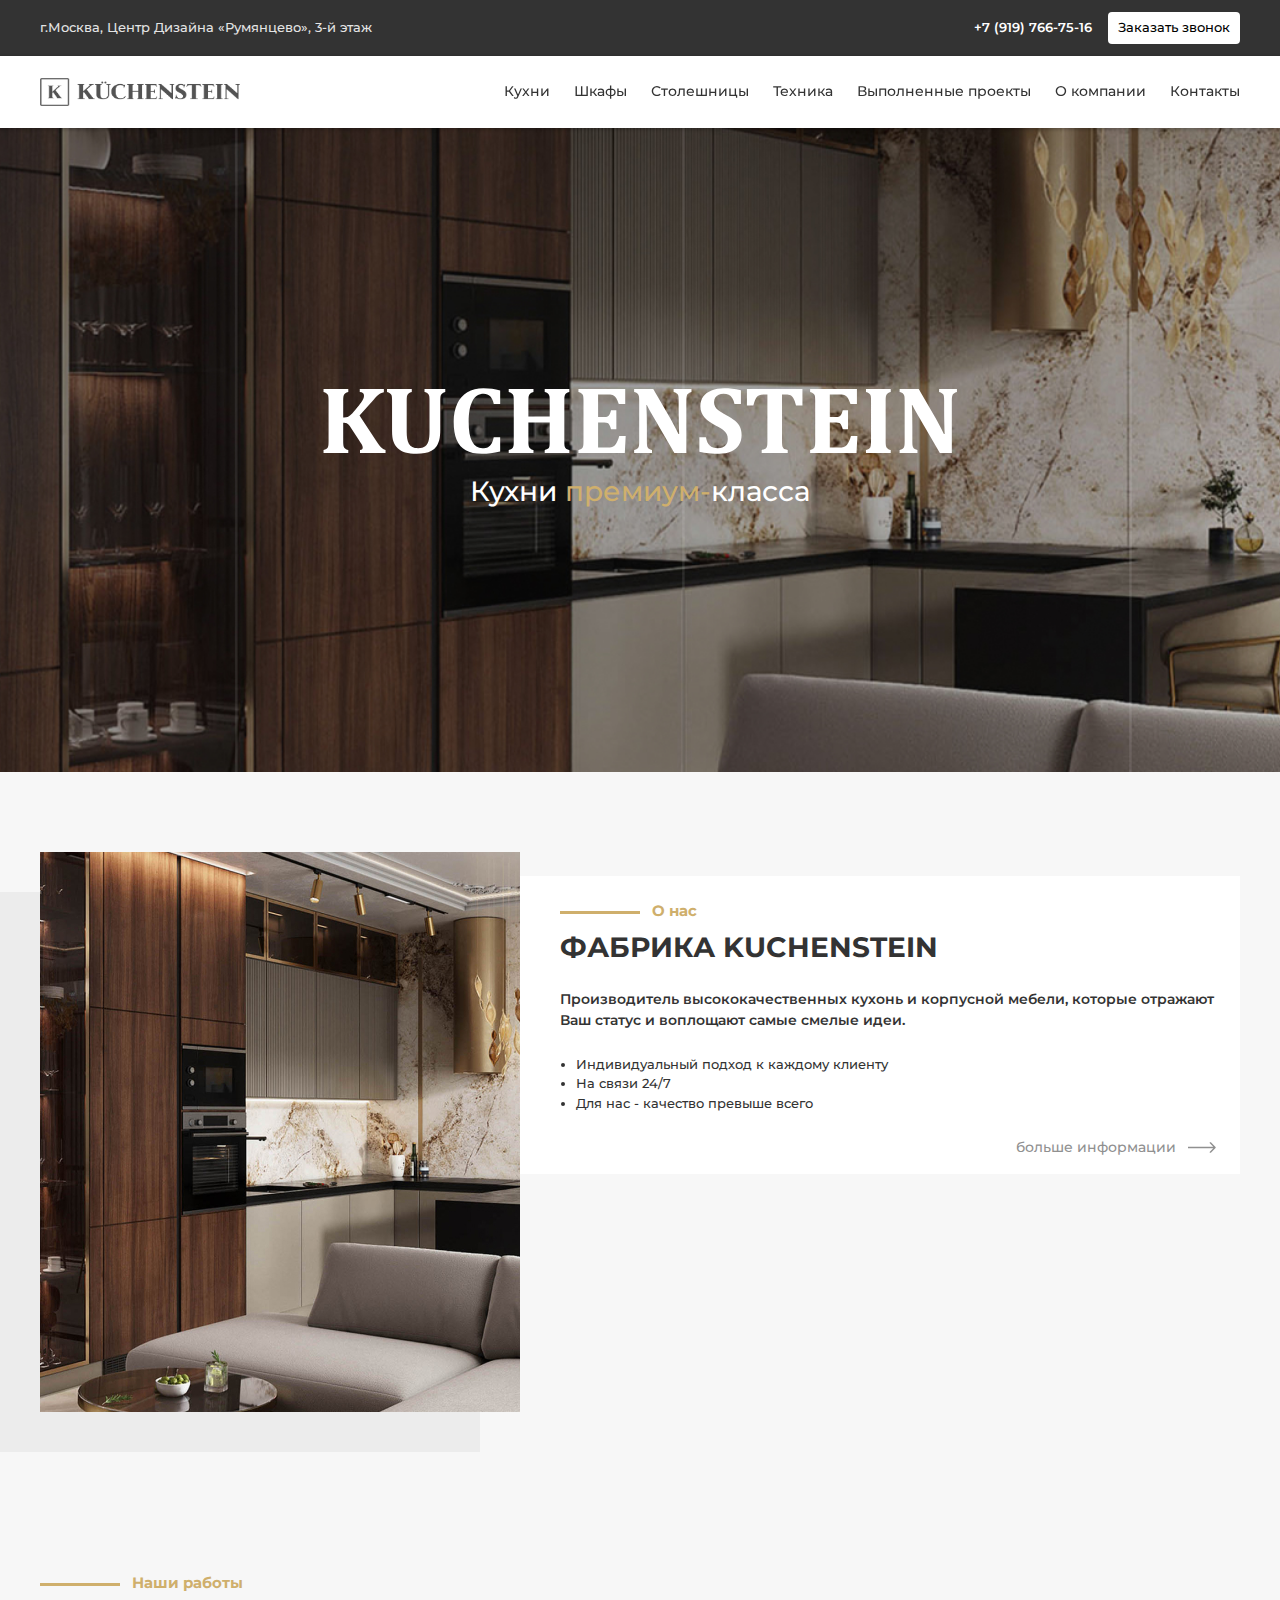
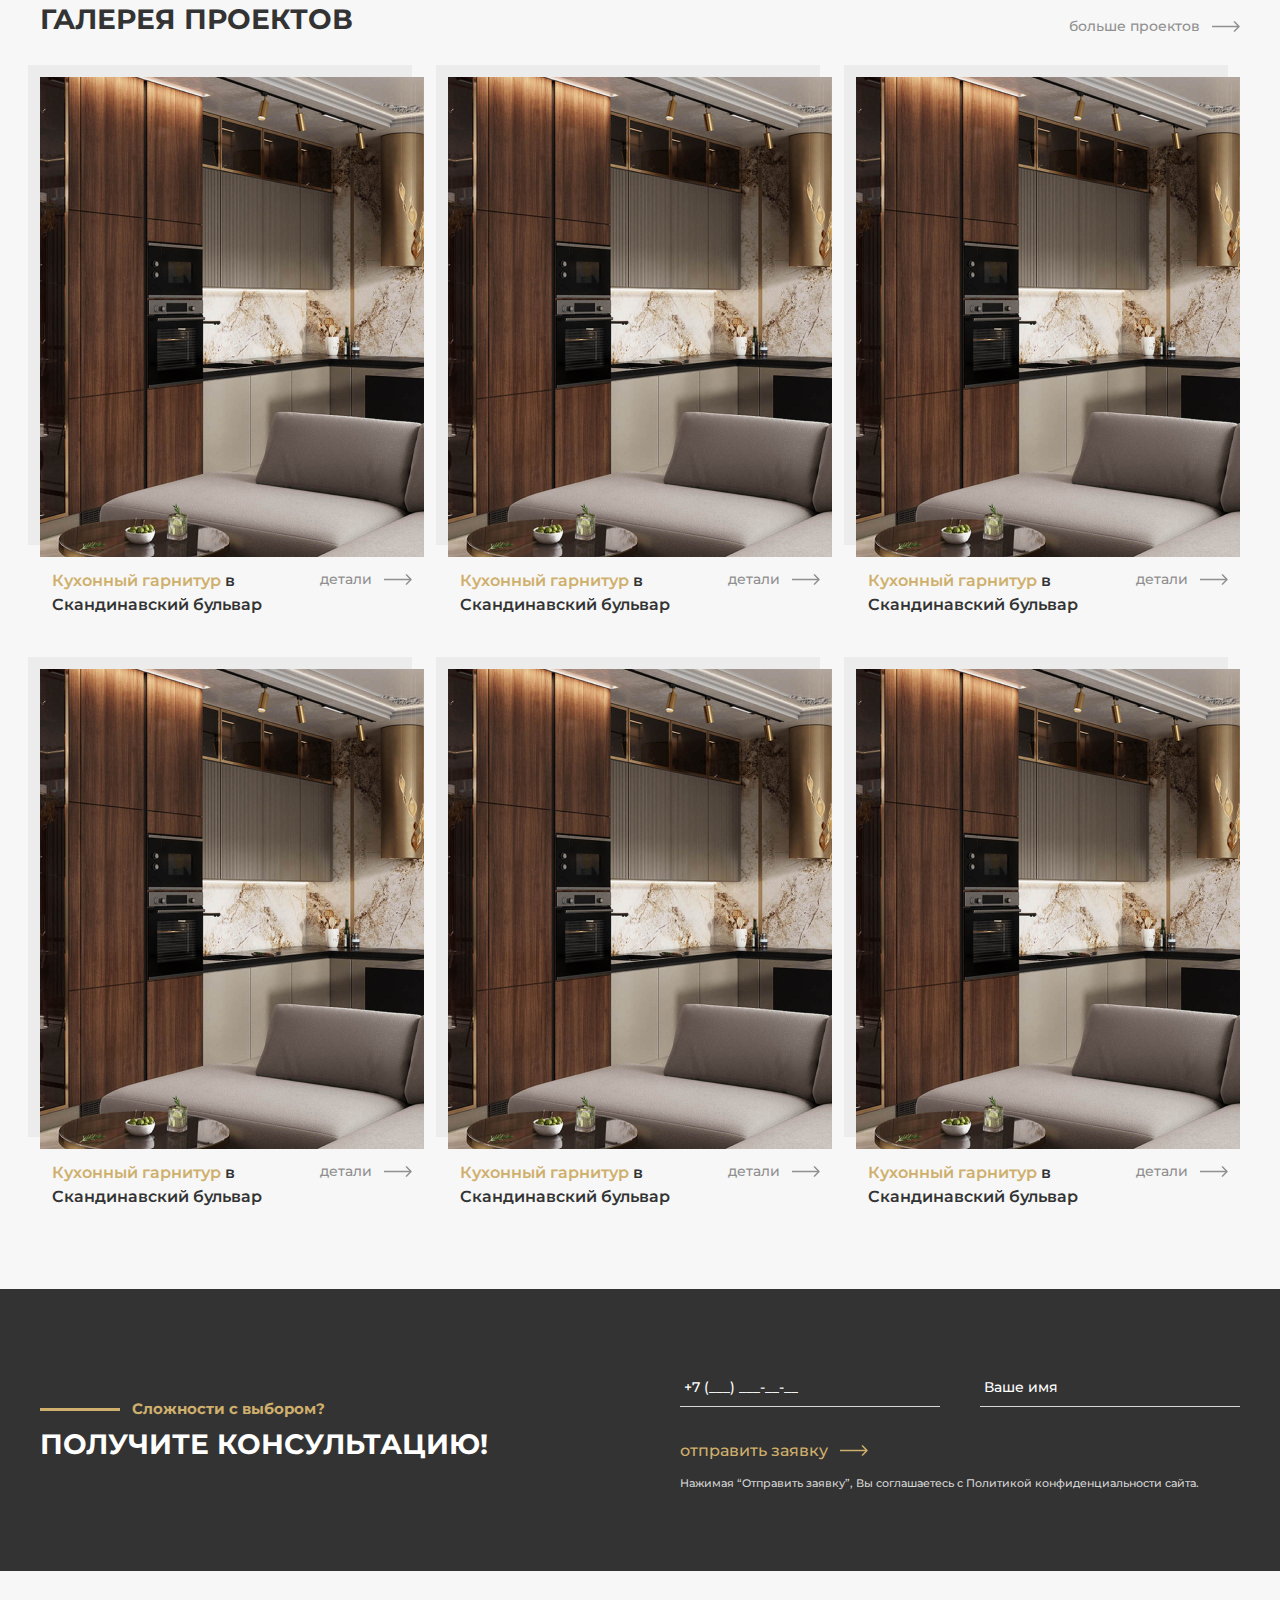
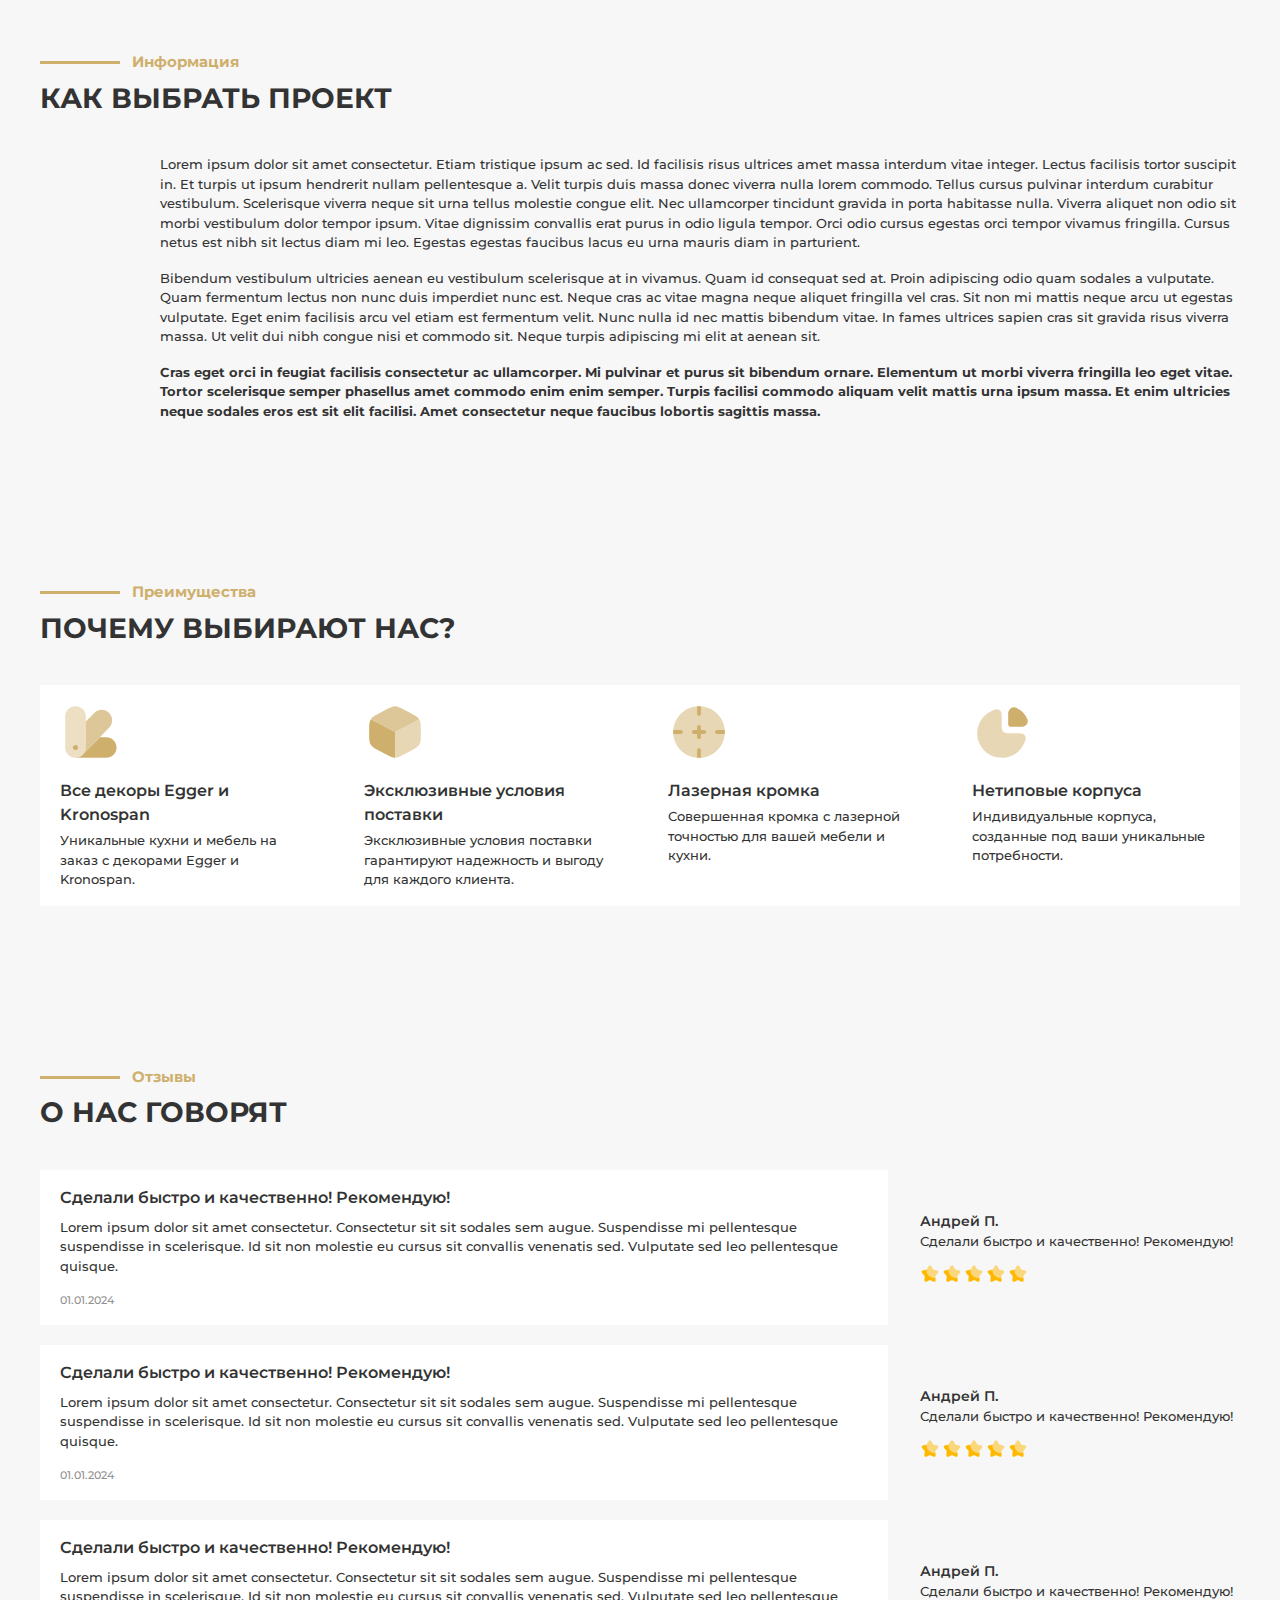
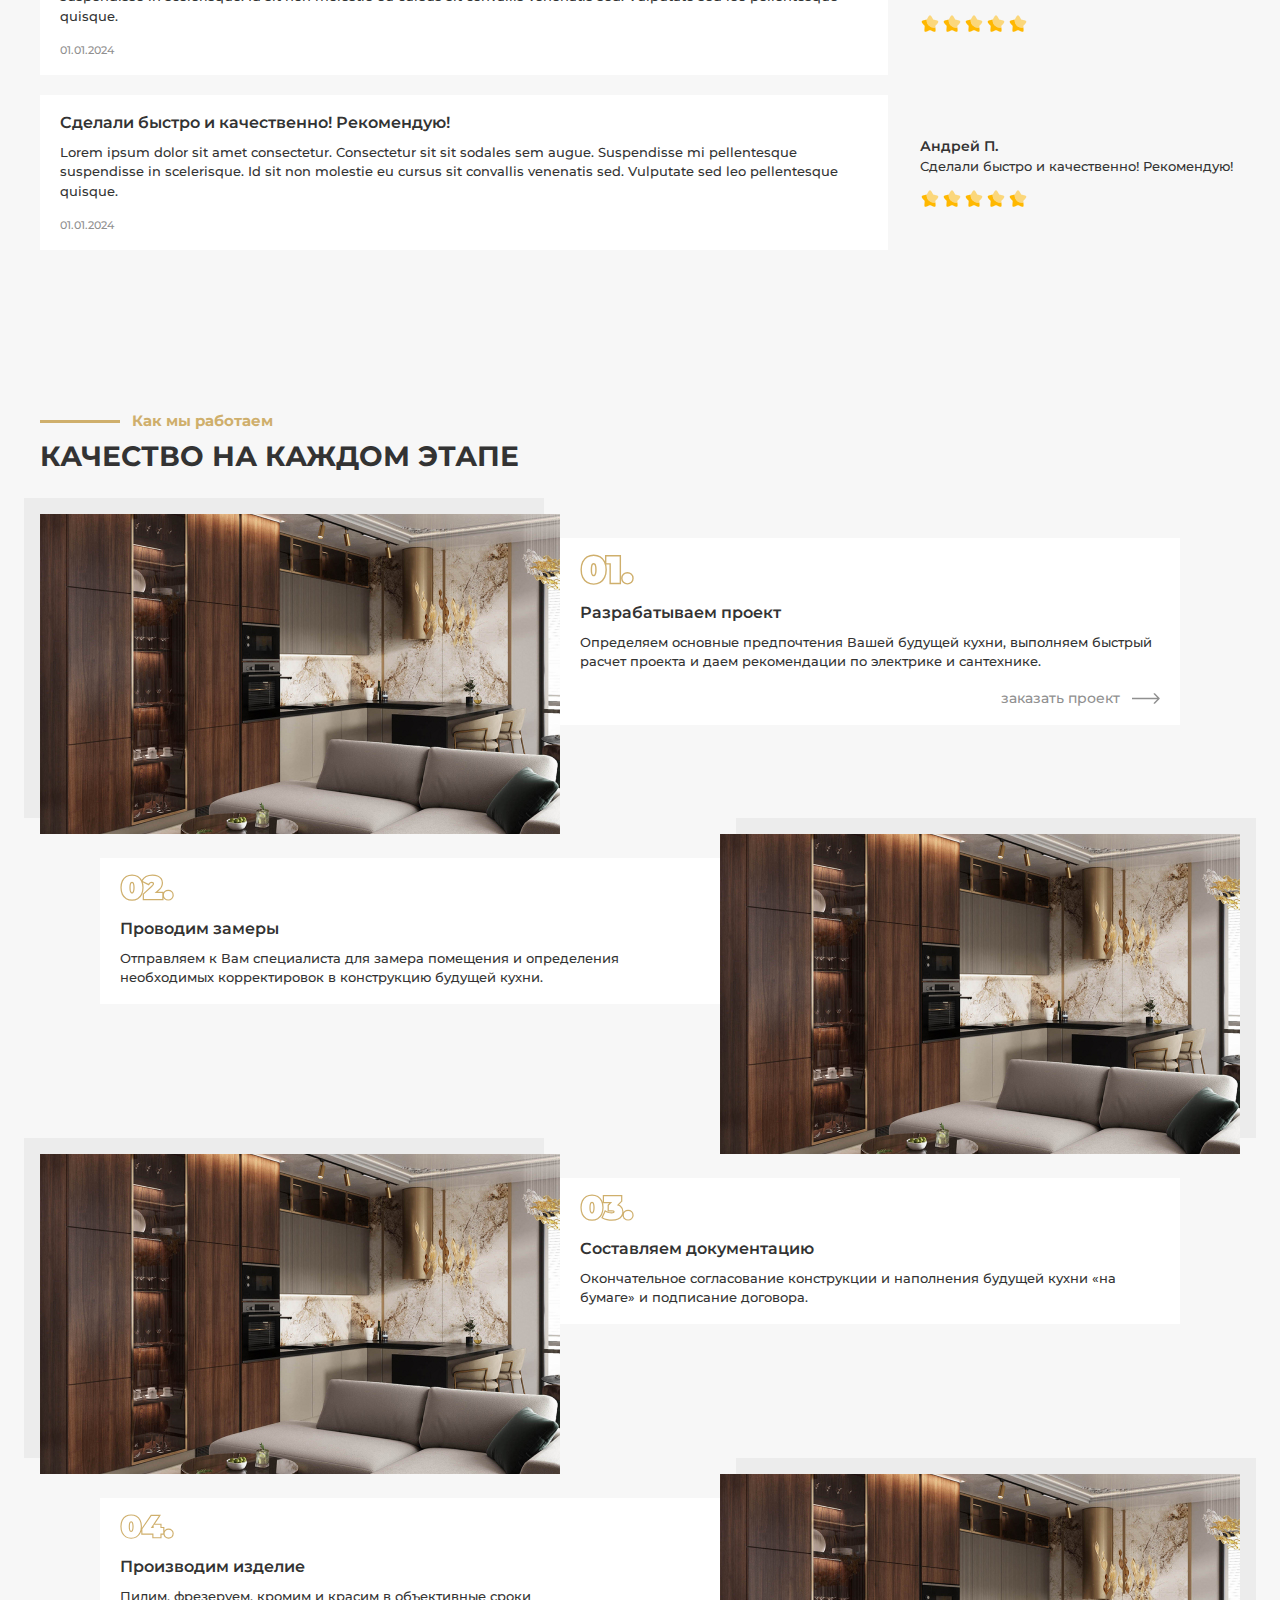
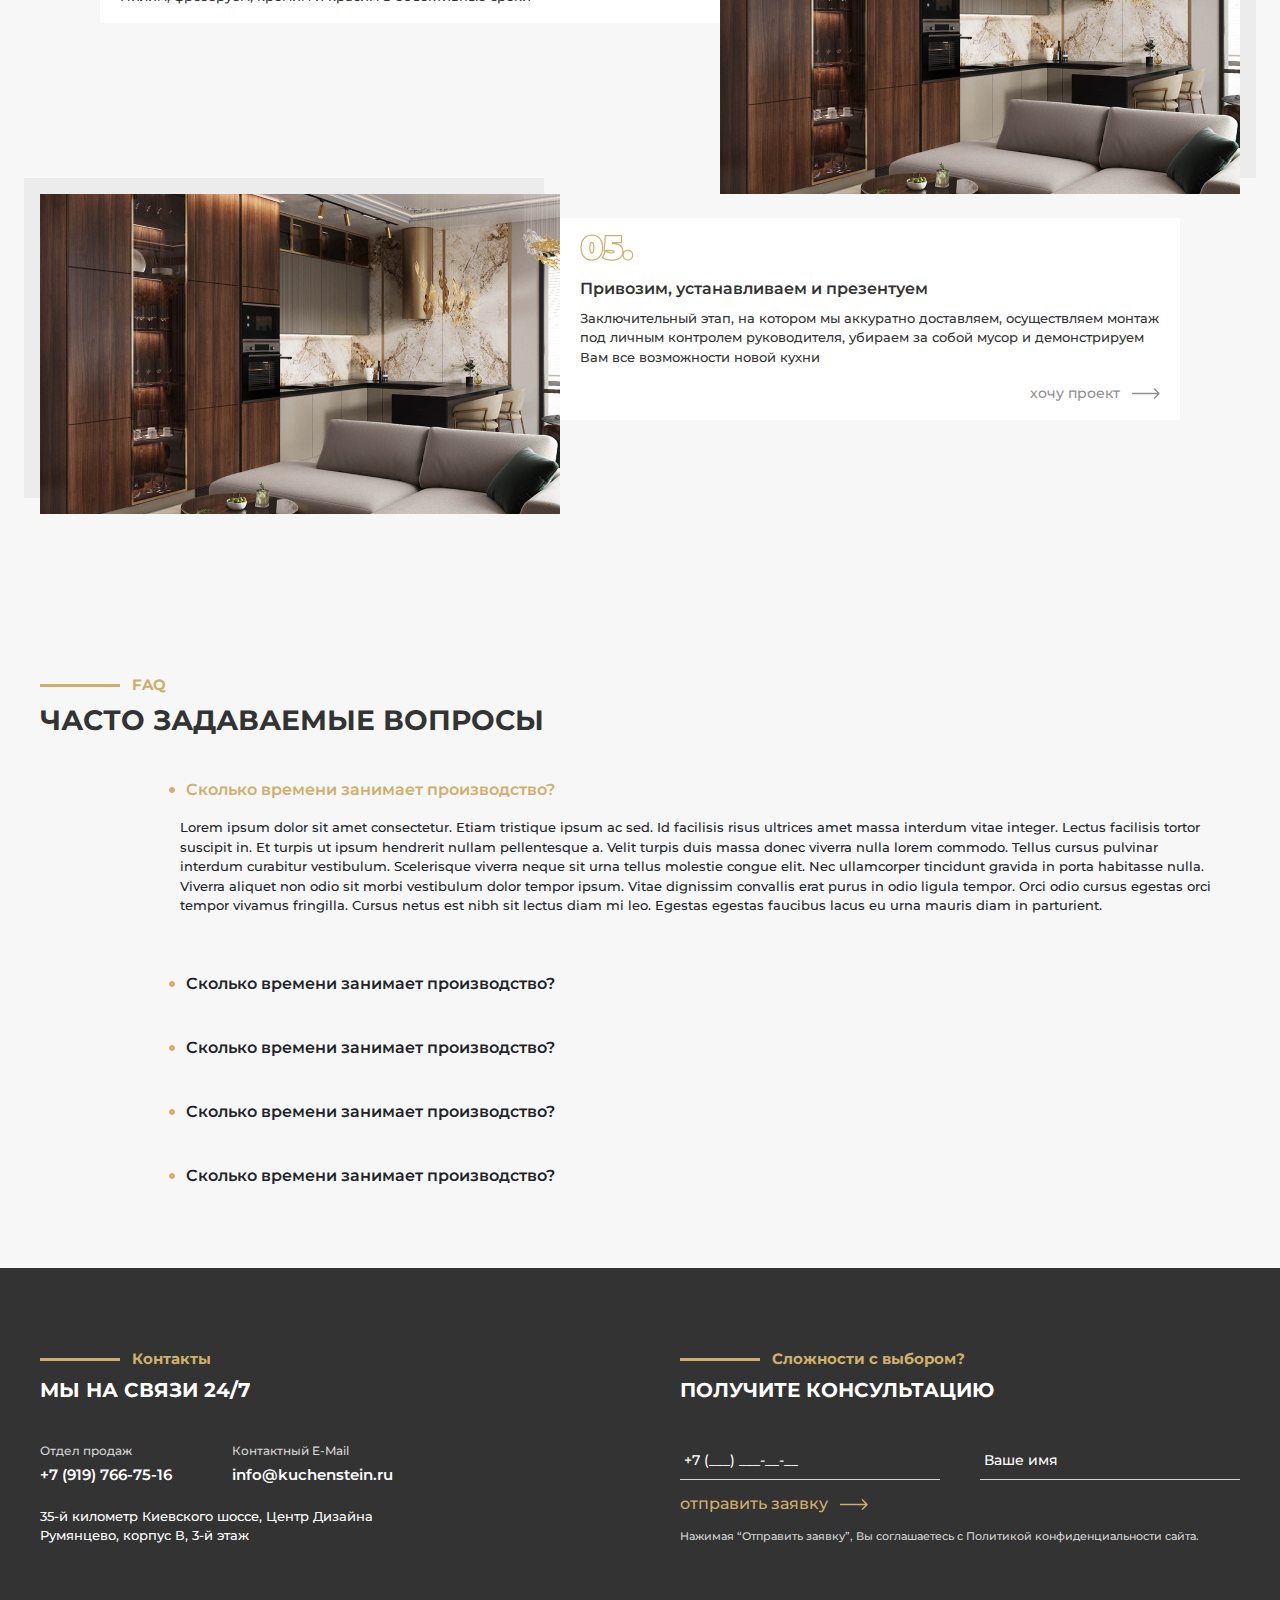
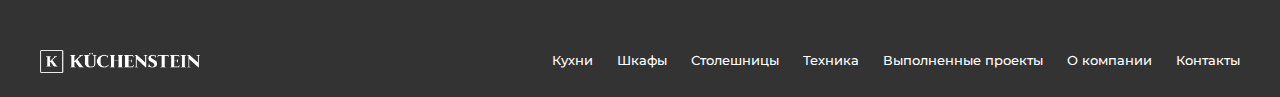
==== commit c88760cb: "Last threads resolved(1)" ====
--- a/index.html
+++ b/index.html
@@ -1169,7 +1169,7 @@
 																egestas faucibus lacus eu urna mauris diam in parturient.
 														</div>
 												</div>
-												<
+												
 										</div>
 								</div>
 
